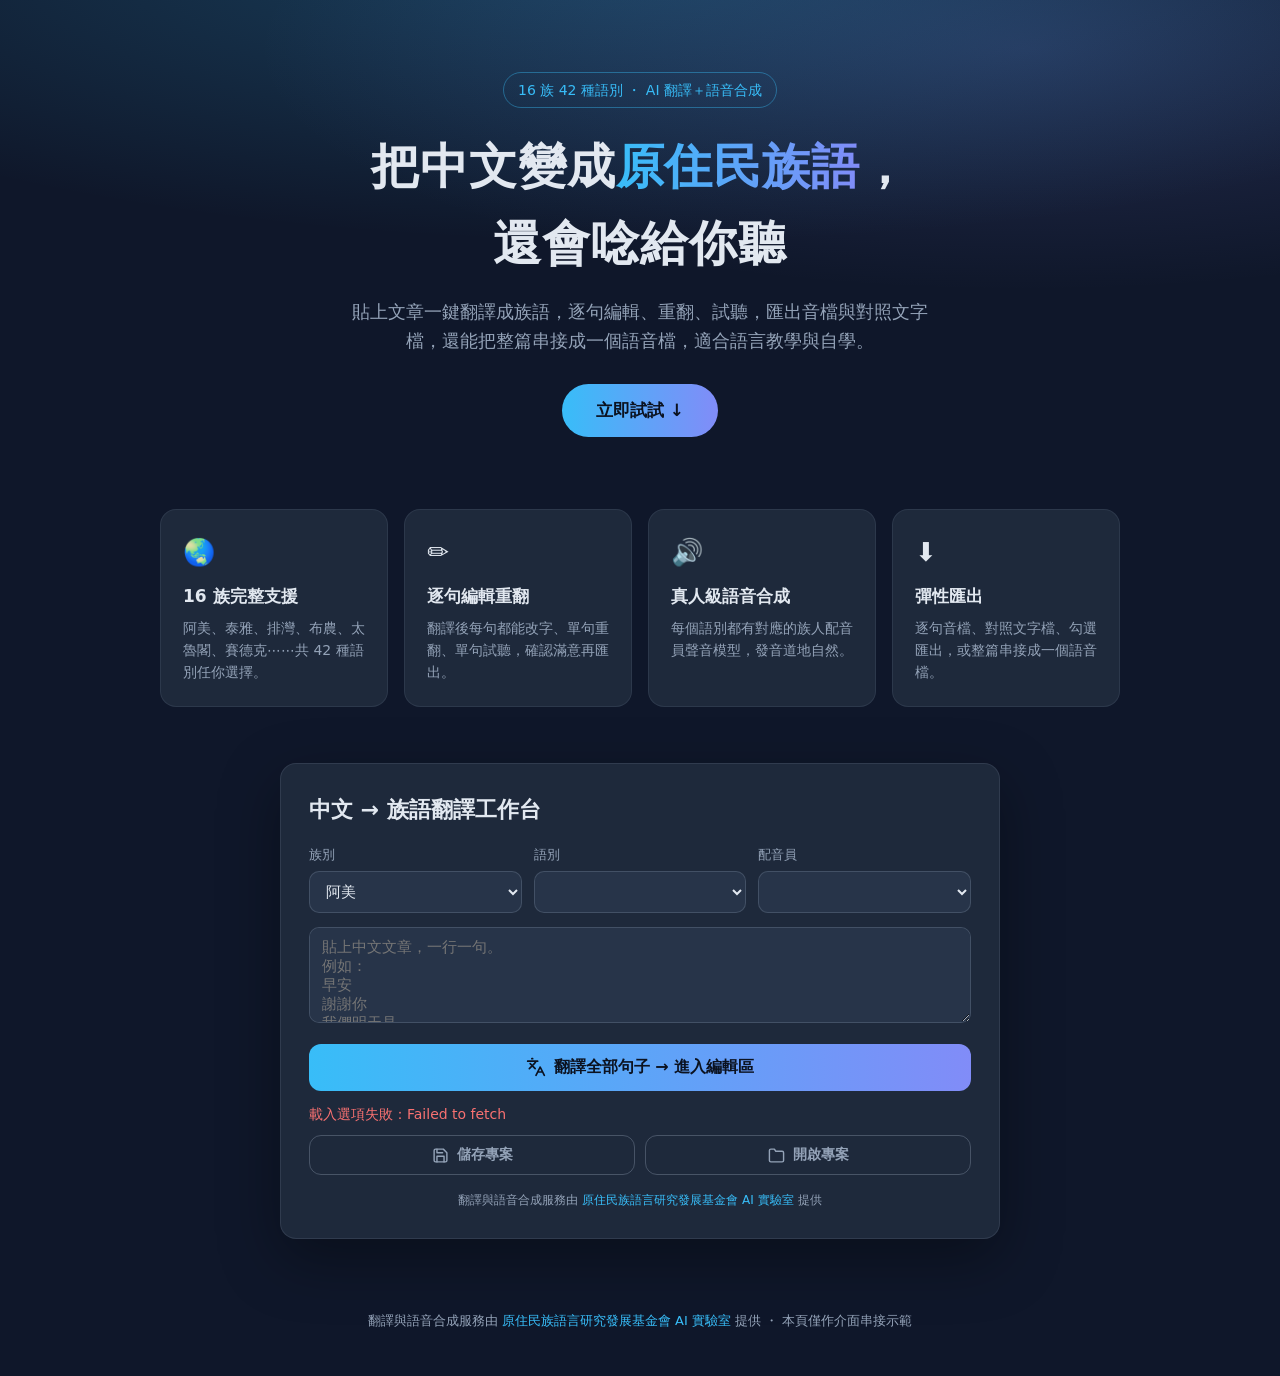
==== index.html @ 4f62d639 "Add reusable project save/open for GUI and web (shared JSON + autosave) Co-authored-by: trctfa <trct" ====
<!DOCTYPE html>
<html lang="zh-Hant">
<head>
<meta charset="UTF-8">
<meta name="viewport" content="width=device-width, initial-scale=1.0">
<title>族語隨身譯 — 中文一鍵翻譯成原住民族語，還會唸給你聽</title>
<meta name="description" content="輸入中文，一鍵翻譯成 16 族原住民族語，逐句編輯、試聽、下載音檔或串接成一個語音檔。語料服務由原住民族語言研究發展基金會 AI 實驗室提供。">
<style>
  body {
    margin: 0;
    font-family: "Noto Sans TC", system-ui, -apple-system, "PingFang TC", "Microsoft JhengHei", sans-serif;
    background: #0f172a;
    color: #e2e8f0;
    line-height: 1.6;
  }
  .hero {
    text-align: center;
    padding: 72px 20px 48px;
    background:
      radial-gradient(ellipse 80% 60% at 50% -10%, rgba(56,189,248,.25), transparent),
      radial-gradient(ellipse 60% 50% at 80% 10%, rgba(129,140,248,.18), transparent);
  }
  .hero .badge {
    display: inline-block;
    padding: 6px 14px;
    border: 1px solid rgba(56,189,248,.4);
    border-radius: 999px;
    color: #38bdf8;
    font-size: 14px;
    margin-bottom: 20px;
  }
  .hero h1 {
    font-size: clamp(28px, 5vw, 48px);
    font-weight: 900;
    letter-spacing: .02em;
    margin: 0 0 16px;
  }
  .hero h1 .grad {
    background: linear-gradient(90deg, #38bdf8, #818cf8);
    -webkit-background-clip: text;
    background-clip: text;
    color: transparent;
  }
  .hero p {
    color: #94a3b8;
    font-size: clamp(15px, 2.2vw, 18px);
    max-width: 600px;
    margin: 0 auto 28px;
  }
  .hero .cta {
    display: inline-block;
    background: linear-gradient(90deg, #38bdf8, #818cf8);
    color: #0b1220;
    font-weight: 700;
    padding: 13px 34px;
    border-radius: 999px;
    text-decoration: none;
    font-size: 17px;
    transition: transform .15s, box-shadow .15s;
  }
  .hero .cta:hover { transform: translateY(-2px); box-shadow: 0 10px 30px rgba(56,189,248,.35); }
  .features {
    display: grid;
    grid-template-columns: repeat(auto-fit, minmax(220px, 1fr));
    gap: 16px;
    max-width: 960px;
    margin: 0 auto;
    padding: 24px 20px 8px;
  }
  .feature {
    background: #1e293b;
    border: 1px solid rgba(148,163,184,.12);
    border-radius: 16px;
    padding: 22px;
  }
  .feature .icon { font-size: 26px; margin-bottom: 10px; }
  .feature h3 { font-size: 17px; margin: 0 0 6px; }
  .feature p { color: #94a3b8; font-size: 14px; margin: 0; }
  #tool { padding: 24px 16px; }
  footer {
    text-align: center;
    color: #94a3b8;
    font-size: 13px;
    padding: 24px 20px 44px;
  }
  footer a { color: #38bdf8; text-decoration: none; }
</style>
</head>
<body>

<section class="hero">
  <span class="badge">16 族 42 種語別 ・ AI 翻譯＋語音合成</span>
  <h1>把中文變成<span class="grad">原住民族語</span>，<br>還會唸給你聽</h1>
  <p>貼上文章一鍵翻譯成族語，逐句編輯、重翻、試聽，匯出音檔與對照文字檔，還能把整篇串接成一個語音檔，適合語言教學與自學。</p>
  <a class="cta" href="#tool">立即試試 ↓</a>
</section>

<section class="features">
  <div class="feature"><div class="icon">🌏</div><h3>16 族完整支援</h3><p>阿美、泰雅、排灣、布農、太魯閣、賽德克⋯⋯共 42 種語別任你選擇。</p></div>
  <div class="feature"><div class="icon">✏️</div><h3>逐句編輯重翻</h3><p>翻譯後每句都能改字、單句重翻、單句試聽，確認滿意再匯出。</p></div>
  <div class="feature"><div class="icon">🔊</div><h3>真人級語音合成</h3><p>每個語別都有對應的族人配音員聲音模型，發音道地自然。</p></div>
  <div class="feature"><div class="icon">⬇️</div><h3>彈性匯出</h3><p>逐句音檔、對照文字檔、勾選匯出，或整篇串接成一個語音檔。</p></div>
</section>

<div id="tool">
<!-- ============================================================
     族語隨身譯：嵌入版小工具（編輯版）
     用法：把這整段（從這行註解到最後的 </script>）貼進你網站
     編輯器的「自訂 HTML」區塊即可。樣式只作用在小工具內部，
     不會影響你網站原本的版面。
     服務由原住民族語言研究發展基金會 AI 實驗室提供。
     ============================================================ -->
<div id="zyfy-tool">
  <h2 class="zyfy-title">中文 → 族語翻譯工作台</h2>

  <div class="zyfy-selects">
    <div class="zyfy-field">
      <label for="zyfy-eth">族別</label>
      <select id="zyfy-eth">
        <option>阿美</option><option>泰雅</option><option>排灣</option><option>布農</option>
        <option>卑南</option><option>魯凱</option><option>鄒</option><option>賽夏</option>
        <option>雅美</option><option>邵</option><option>噶瑪蘭</option><option>太魯閣</option>
        <option>撒奇萊雅</option><option>賽德克</option><option>拉阿魯哇</option><option>卡那卡那富</option>
      </select>
    </div>
    <div class="zyfy-field">
      <label for="zyfy-lang">語別</label>
      <select id="zyfy-lang"><option>載入中…</option></select>
    </div>
    <div class="zyfy-field">
      <label for="zyfy-spk">配音員</label>
      <select id="zyfy-spk"><option>載入中…</option></select>
    </div>
  </div>

  <textarea id="zyfy-input" maxlength="4000" placeholder="貼上中文文章，一行一句。&#10;例如：&#10;早安&#10;謝謝你&#10;我們明天見"></textarea>

  <button type="button" class="zyfy-run" id="zyfy-translate">
    <svg viewBox="0 0 24 24" fill="none" stroke="currentColor" stroke-width="2" stroke-linecap="round" stroke-linejoin="round"><path d="M5 8l6 6M4 14l6-6 2-3M2 5h12M7 2h1M22 22l-5-10-5 10M14 18h6"/></svg>
    <span>翻譯全部句子 → 進入編輯區</span>
  </button>

  <div class="zyfy-status" id="zyfy-status"></div>

  <div class="zyfy-project-bar">
    <button type="button" class="zyfy-ghost" id="zyfy-save-proj" title="把目前的句子與翻譯存成專案檔，下次可再編輯">
      <svg viewBox="0 0 24 24" fill="none" stroke="currentColor" stroke-width="2" stroke-linecap="round" stroke-linejoin="round"><path d="M19 21H5a2 2 0 0 1-2-2V5a2 2 0 0 1 2-2h11l5 5v11a2 2 0 0 1-2 2z"/><path d="M17 21v-8H7v8M7 3v5h8"/></svg>
      <span>儲存專案</span>
    </button>
    <button type="button" class="zyfy-ghost" id="zyfy-open-proj" title="開啟之前存的專案檔繼續編輯">
      <svg viewBox="0 0 24 24" fill="none" stroke="currentColor" stroke-width="2" stroke-linecap="round" stroke-linejoin="round"><path d="M22 19a2 2 0 0 1-2 2H4a2 2 0 0 1-2-2V5a2 2 0 0 1 2-2h5l2 3h9a2 2 0 0 1 2 2z"/></svg>
      <span>開啟專案</span>
    </button>
  </div>
  <input type="file" id="zyfy-proj-file" accept=".json,application/json" style="display:none">

  <div class="zyfy-editor" id="zyfy-editor">
    <div class="zyfy-editor-hint">上排中文、下排翻譯都可以直接修改。圖示：↻ 重翻這句、▶ 唸這句、⭳ 下載這句音檔、勾選＝納入「匯出勾選」。</div>
    <div id="zyfy-rows"></div>

    <label class="zyfy-textonly">
      <input type="checkbox" id="zyfy-text-only"> 匯出時只存對照文字檔，不合成語音
    </label>

    <div class="zyfy-export-bar">
      <button type="button" class="zyfy-run zyfy-alt" id="zyfy-export-all" title="每句一個音檔＋對照文字檔">
        <svg viewBox="0 0 24 24" fill="none" stroke="currentColor" stroke-width="2" stroke-linecap="round" stroke-linejoin="round"><path d="M12 3v12m0 0l-5-5m5 5l5-5M4 21h16"/></svg>
        <span>匯出全部</span>
      </button>
      <button type="button" class="zyfy-run zyfy-alt" id="zyfy-export-sel" title="只匯出打勾的句子">
        <svg viewBox="0 0 24 24" fill="none" stroke="currentColor" stroke-width="2" stroke-linecap="round" stroke-linejoin="round"><path d="M20 6L9 17l-5-5"/><path d="M12 21H4V3h12v6"/></svg>
        <span>匯出勾選</span>
      </button>
      <button type="button" class="zyfy-run zyfy-alt2" id="zyfy-export-merge" title="把全部句子的語音接成一個檔">
        <svg viewBox="0 0 24 24" fill="none" stroke="currentColor" stroke-width="2" stroke-linecap="round" stroke-linejoin="round"><path d="M4 10v4M8 7v10M12 4v16M16 7v10M20 10v4"/></svg>
        <span>串接成一個語音檔</span>
      </button>
    </div>
  </div>

  <div class="zyfy-credit">
    翻譯與語音合成服務由
    <a href="https://ai-labs.ilrdf.org.tw/" target="_blank" rel="noopener">原住民族語言研究發展基金會 AI 實驗室</a> 提供
  </div>
</div>

<style>
/* 所有規則都以 #zyfy-tool 開頭，只作用在小工具內部 */
#zyfy-tool {
  --zyfy-card: #1e293b;
  --zyfy-card-2: #273449;
  --zyfy-text: #e2e8f0;
  --zyfy-muted: #94a3b8;
  --zyfy-accent: #38bdf8;
  --zyfy-accent-2: #818cf8;
  --zyfy-ok: #34d399;
  --zyfy-err: #f87171;
  box-sizing: border-box;
  max-width: 720px;
  margin: 24px auto;
  background: var(--zyfy-card);
  color: var(--zyfy-text);
  border: 1px solid rgba(148,163,184,.15);
  border-radius: 16px;
  padding: 28px;
  box-shadow: 0 20px 60px rgba(0,0,0,.35);
  font-family: "Noto Sans TC", system-ui, -apple-system, "PingFang TC", "Microsoft JhengHei", sans-serif;
  font-size: 15px;
  line-height: 1.6;
  text-align: left;
}
#zyfy-tool * { box-sizing: border-box; margin: 0; padding: 0; }
#zyfy-tool .zyfy-title { font-size: 22px; font-weight: 700; margin-bottom: 18px; color: var(--zyfy-text); }
#zyfy-tool .zyfy-selects { display: grid; grid-template-columns: repeat(auto-fit, minmax(160px, 1fr)); gap: 12px; margin-bottom: 14px; }
#zyfy-tool .zyfy-field label { display: block; font-size: 13px; color: var(--zyfy-muted); margin-bottom: 5px; }
#zyfy-tool select, #zyfy-tool textarea, #zyfy-tool input[type="text"] {
  width: 100%;
  background: var(--zyfy-card-2);
  color: var(--zyfy-text);
  border: 1px solid rgba(148,163,184,.25);
  border-radius: 10px;
  padding: 10px 12px;
  font-size: 15px;
  font-family: inherit;
}
#zyfy-tool select:focus, #zyfy-tool textarea:focus, #zyfy-tool input[type="text"]:focus { outline: 2px solid var(--zyfy-accent); border-color: transparent; }
#zyfy-tool textarea { resize: vertical; min-height: 96px; margin-bottom: 14px; }

#zyfy-tool .zyfy-run {
  display: inline-flex;
  align-items: center;
  justify-content: center;
  gap: 8px;
  width: 100%;
  border: 0;
  border-radius: 12px;
  padding: 13px;
  font-size: 16px;
  font-weight: 700;
  font-family: inherit;
  color: #0b1220;
  background: linear-gradient(90deg, var(--zyfy-accent), var(--zyfy-accent-2));
  cursor: pointer;
}
#zyfy-tool .zyfy-run svg { width: 20px; height: 20px; flex: none; }
#zyfy-tool .zyfy-run.zyfy-alt { background: linear-gradient(90deg, #34d399, #38bdf8); }
#zyfy-tool .zyfy-run.zyfy-alt2 { background: linear-gradient(90deg, #f0abfc, #818cf8); }
#zyfy-tool .zyfy-run:hover:not(:disabled) { filter: brightness(1.1); }
#zyfy-tool .zyfy-run:disabled { opacity: .55; cursor: wait; }

#zyfy-tool .zyfy-status { margin-top: 12px; font-size: 14px; color: var(--zyfy-accent); min-height: 21px; }
#zyfy-tool .zyfy-status.zyfy-err { color: var(--zyfy-err); }

#zyfy-tool .zyfy-editor { display: none; margin-top: 14px; }
#zyfy-tool .zyfy-editor.zyfy-show { display: block; }
#zyfy-tool .zyfy-editor-hint { font-size: 13px; color: var(--zyfy-muted); margin-bottom: 10px; }
#zyfy-tool #zyfy-rows { max-height: 420px; overflow-y: auto; margin-bottom: 12px; }

#zyfy-tool .zyfy-row {
  display: flex;
  gap: 10px;
  padding: 10px 0;
  border-bottom: 1px solid rgba(148,163,184,.15);
}
#zyfy-tool .zyfy-row:last-child { border-bottom: 0; }
#zyfy-tool .zyfy-row-side {
  display: grid;
  grid-template-columns: repeat(2, 32px);
  grid-auto-rows: 32px;
  gap: 6px;
  align-content: start;
  flex: none;
}
#zyfy-tool .zyfy-row-side input[type="checkbox"] {
  width: 18px; height: 18px; margin: 7px; accent-color: var(--zyfy-ok); cursor: pointer;
}
#zyfy-tool .zyfy-icon {
  display: inline-flex; align-items: center; justify-content: center;
  width: 32px; height: 32px;
  border: 1px solid rgba(148,163,184,.3);
  border-radius: 8px;
  background: var(--zyfy-card-2);
  color: var(--zyfy-text);
  cursor: pointer;
}
#zyfy-tool .zyfy-icon svg { width: 16px; height: 16px; }
#zyfy-tool .zyfy-icon:hover:not(:disabled) { border-color: var(--zyfy-accent); color: var(--zyfy-accent); }
#zyfy-tool .zyfy-icon:disabled { opacity: .4; cursor: wait; }
#zyfy-tool .zyfy-icon.zyfy-busy svg { animation: zyfy-spin 1s linear infinite; }
@keyframes zyfy-spin { to { transform: rotate(360deg); } }
#zyfy-tool .zyfy-row-main { flex: 1; display: flex; flex-direction: column; gap: 6px; min-width: 0; }
#zyfy-tool .zyfy-row-main .zyfy-tr { color: var(--zyfy-ok); font-weight: 700; }

#zyfy-tool .zyfy-project-bar { display: grid; grid-template-columns: 1fr 1fr; gap: 10px; margin-top: 10px; }
#zyfy-tool .zyfy-ghost {
  display: inline-flex; align-items: center; justify-content: center; gap: 8px;
  border: 1px solid rgba(148,163,184,.35);
  border-radius: 12px;
  padding: 10px;
  background: transparent;
  color: var(--zyfy-muted);
  font-size: 14px;
  font-weight: 700;
  font-family: inherit;
  cursor: pointer;
}
#zyfy-tool .zyfy-ghost svg { width: 17px; height: 17px; }
#zyfy-tool .zyfy-ghost:hover:not(:disabled) { border-color: var(--zyfy-accent); color: var(--zyfy-accent); }
#zyfy-tool .zyfy-ghost:disabled { opacity: .5; cursor: wait; }
#zyfy-tool .zyfy-textonly { display: flex; align-items: center; gap: 8px; font-size: 14px; color: var(--zyfy-muted); margin-bottom: 10px; cursor: pointer; }
#zyfy-tool .zyfy-textonly input { width: 16px; height: 16px; accent-color: var(--zyfy-ok); }
#zyfy-tool .zyfy-export-bar { display: grid; grid-template-columns: repeat(auto-fit, minmax(180px, 1fr)); gap: 10px; }
#zyfy-tool .zyfy-credit { margin-top: 16px; font-size: 12px; color: var(--zyfy-muted); text-align: center; }
#zyfy-tool .zyfy-credit a { color: var(--zyfy-accent); text-decoration: none; }
</style>

<script>
(function () {
  'use strict';

  // 等元件出現才初始化：有些網站編輯器會把 script 移到頁首或延後渲染內容
  let zyfyTries = 0;
  function zyfyBoot() {
    if (document.getElementById('zyfy-eth')) {
      try { zyfyInit(); } catch (e) {
        console.error('【族語隨身譯】初始化失敗:', e);
        const st = document.getElementById('zyfy-status');
        if (st) { st.textContent = '初始化失敗：' + e.message; st.className = 'zyfy-status zyfy-err'; }
      }
      return;
    }
    if (++zyfyTries < 40) setTimeout(zyfyBoot, 500);   // 最多等 20 秒
    else console.error('【族語隨身譯】找不到小工具的 HTML 元件，可能被編輯器移除或改寫。');
  }
  if (document.readyState === 'loading') {
    document.addEventListener('DOMContentLoaded', zyfyBoot);
  } else {
    zyfyBoot();
  }

  function zyfyInit() {

  const TRANSLATE_APP = 'https://ai-labs.ilrdf.org.tw/kari-seejiq-tnpusu-ai-hmjil';
  const TTS_APP       = 'https://ai-labs.ilrdf.org.tw/hnang-kari-ai-asi-sluhay';
  const DEFAULT_LANG_LABEL = '阿美_南勢';
  const DEFAULT_SPEAKER = '阿美_南勢_女聲';

  const ICON_RETRY = '<svg viewBox="0 0 24 24" fill="none" stroke="currentColor" stroke-width="2" stroke-linecap="round" stroke-linejoin="round"><path d="M21 12a9 9 0 1 1-2.6-6.4M21 3v6h-6"/></svg>';
  const ICON_PLAY = '<svg viewBox="0 0 24 24" fill="currentColor"><path d="M8 5v14l11-7z"/></svg>';
  const ICON_DL = '<svg viewBox="0 0 24 24" fill="none" stroke="currentColor" stroke-width="2" stroke-linecap="round" stroke-linejoin="round"><path d="M12 3v12m0 0l-5-5m5 5l5-5M4 21h16"/></svg>';

  const $ = (id) => document.getElementById('zyfy-' + id);
  const toolEl = document.getElementById('zyfy-tool');
  const ethSel = $('eth'), langSel = $('lang'), spkSel = $('spk');
  const inputBox = $('input'), statusEl = $('status');
  const translateBtn = $('translate'), editorEl = $('editor'), rowsEl = $('rows');
  const textOnlyCb = $('text-only');
  const exportAllBtn = $('export-all'), exportSelBtn = $('export-sel'), exportMergeBtn = $('export-merge');
  const saveProjBtn = $('save-proj'), openProjBtn = $('open-proj'), projFileInput = $('proj-file');

  const audioCache = new Map();   // 「配音員\u0000文字」-> wav Blob（唸過就不重新合成）
  const AUTO_KEY = 'zyfy_autosave_v1';
  let sharedPlayer = null;
  let pendingProject = null;   // 開啟專案時暫存，等選項載入完再套用
  let suppressAutosave = false;

  function status(text, isErr) {
    statusEl.textContent = text;
    statusEl.className = 'zyfy-status' + (isErr ? ' zyfy-err' : '');
  }

  function setBusy(busy) {
    toolEl.dataset.busy = busy ? '1' : '0';
    for (const b of [translateBtn, exportAllBtn, exportSelBtn, exportMergeBtn, saveProjBtn, openProjBtn]) {
      if (b) b.disabled = busy;
    }
    for (const b of rowsEl.querySelectorAll('button')) b.disabled = busy;
  }
  const isBusy = () => toolEl.dataset.busy === '1';

  // ---------- Gradio API ----------
  const configCache = {};
  async function getFnIndex(appBase, apiName) {
    if (!configCache[appBase]) {
      configCache[appBase] = await (await fetch(appBase + '/config')).json();
    }
    const dep = configCache[appBase].dependencies.find(d => d.api_name === apiName);
    if (!dep) throw new Error('找不到 API：' + apiName);
    return dep.id;
  }

  const newSession = () => Math.random().toString(36).slice(2) + Date.now().toString(36);

  async function gradioCall(appBase, apiName, data, sessionHash) {
    const fnIndex = await getFnIndex(appBase, apiName);

    // 順序很重要：先送 queue/join（伺服器會暫存結果），再開 SSE 監聽。
    const res = await fetch(appBase + '/gradio_api/queue/join', {
      method: 'POST',
      headers: { 'Content-Type': 'application/json' },
      body: JSON.stringify({ data, fn_index: fnIndex, session_hash: sessionHash })
    });
    if (!res.ok) throw new Error('排隊失敗 HTTP ' + res.status);

    return new Promise((resolve, reject) => {
      const es = new EventSource(appBase + '/gradio_api/queue/data?session_hash=' + sessionHash);
      const timer = setTimeout(() => fail(new Error(apiName + ' 等待逾時')), 180000);
      function fail(err) { clearTimeout(timer); es.close(); reject(err); }

      es.onmessage = (ev) => {
        let msg;
        try { msg = JSON.parse(ev.data); } catch { return; }
        if (msg.msg === 'process_completed') {
          clearTimeout(timer);
          es.close();
          if (msg.success === false) reject(new Error(apiName + ' 後端處理失敗'));
          else resolve(msg.output.data);
        }
      };
      es.onerror = () => fail(new Error(apiName + ' 連線中斷'));
    });
  }

  // 翻譯前必須用同一 session 先呼叫 lambda_1 解鎖該族別的語別選項
  async function translateOne(langCode, text, session) {
    let sess = session;
    if (!sess) {
      sess = newSession();
      await gradioCall(TRANSLATE_APP, 'lambda_1', [ethSel.value], sess);
    }
    const out = await gradioCall(TRANSLATE_APP, 'translate_1', [text, 'zho_Hant', langCode], sess);
    return (out[0] || '').trim();
  }

  // 取得語音（含快取）
  async function getAudio(speaker, text, session) {
    const key = speaker + '\u0000' + text;
    if (audioCache.has(key)) return audioCache.get(key);
    if (text.length > 300) throw new Error('文字超過 300 字元上限');
    let sess = session;
    if (!sess) {
      sess = newSession();
      await gradioCall(TTS_APP, 'lambda', [ethSel.value], sess);
    }
    const out = await gradioCall(TTS_APP, 'default_speaker_tts', [speaker, text], sess);
    const file = out[0];
    if (!file || !file.url) throw new Error('合成結果沒有音檔');
    const blob = await (await fetch(file.url)).blob();
    audioCache.set(key, blob);
    return blob;
  }

  function sanitizeFilename(name) {
    name = (name || '').replace(/[\\\/:\*\?"<>\|\r\n]+/g, ' ').replace(/\s+/g, ' ').trim();
    if (name.length > 60) name = name.slice(0, 60).trim();
    return name || 'tts_audio';
  }

  function downloadBlob(blob, filename) {
    const url = URL.createObjectURL(blob);
    const a = document.createElement('a');
    a.href = url;
    a.download = filename;
    document.body.appendChild(a);
    a.click();
    a.remove();
    setTimeout(() => URL.revokeObjectURL(url), 3000);
  }

  function timeStamp() {
    const d = new Date();
    return d.getFullYear() + String(d.getMonth() + 1).padStart(2, '0') + String(d.getDate()).padStart(2, '0') +
           '_' + String(d.getHours()).padStart(2, '0') + String(d.getMinutes()).padStart(2, '0');
  }

  // ---------- WAV 串接（純前端，不需任何套件） ----------
  function wavChunks(buf) {
    const dv = new DataView(buf);
    let off = 12, fmt = null, data = null;
    while (off + 8 <= dv.byteLength) {
      const id = String.fromCharCode(dv.getUint8(off), dv.getUint8(off + 1), dv.getUint8(off + 2), dv.getUint8(off + 3));
      const size = dv.getUint32(off + 4, true);
      if (id === 'fmt ') fmt = { channels: dv.getUint16(off + 10, true), rate: dv.getUint32(off + 12, true), bits: dv.getUint16(off + 22, true) };
      if (id === 'data') { data = { offset: off + 8, size }; break; }
      off += 8 + size + (size % 2);
    }
    if (!fmt || !data) throw new Error('WAV 格式解析失敗');
    return { fmt, data };
  }

  async function mergeWavBlobs(blobs, gapSeconds) {
    const bufs = [];
    for (const b of blobs) bufs.push(await b.arrayBuffer());
    const { fmt } = wavChunks(bufs[0]);
    const bytesPerFrame = fmt.channels * fmt.bits / 8;
    const gapBytes = Math.floor(fmt.rate * gapSeconds) * bytesPerFrame;

    const parts = [];
    let total = 0;
    bufs.forEach((buf, i) => {
      const { data } = wavChunks(buf);
      if (i > 0 && gapBytes) { parts.push(new Uint8Array(gapBytes)); total += gapBytes; }
      parts.push(new Uint8Array(buf, data.offset, data.size));
      total += data.size;
    });

    const header = new ArrayBuffer(44);
    const dv = new DataView(header);
    const wstr = (o, s) => { for (let i = 0; i < s.length; i++) dv.setUint8(o + i, s.charCodeAt(i)); };
    wstr(0, 'RIFF'); dv.setUint32(4, 36 + total, true); wstr(8, 'WAVE');
    wstr(12, 'fmt '); dv.setUint32(16, 16, true); dv.setUint16(20, 1, true);
    dv.setUint16(22, fmt.channels, true); dv.setUint32(24, fmt.rate, true);
    dv.setUint32(28, fmt.rate * bytesPerFrame, true); dv.setUint16(32, bytesPerFrame, true); dv.setUint16(34, fmt.bits, true);
    wstr(36, 'data'); dv.setUint32(40, total, true);
    return new Blob([header, ...parts], { type: 'audio/wav' });
  }

  // ---------- 選項載入 ----------
  async function loadOptions() {
    status('載入語別與配音員…');
    langSel.innerHTML = spkSel.innerHTML = '';
    try {
      const [langData, spkData] = await Promise.all([
        gradioCall(TRANSLATE_APP, 'lambda_1', [ethSel.value], newSession()),
        gradioCall(TTS_APP, 'lambda', [ethSel.value], newSession())
      ]);
      for (const [label, code] of langData[0].choices) langSel.add(new Option(label, code));
      for (const [label] of spkData[0].choices) spkSel.add(new Option(label, label));
      // 預設選擇：阿美_南勢／阿美_南勢_女聲（清單裡沒有就維持第一個）
      const defLang = langData[0].choices.find(c => c[0] === DEFAULT_LANG_LABEL);
      if (defLang) langSel.value = defLang[1];
      if ([...spkSel.options].some(o => o.value === DEFAULT_SPEAKER)) spkSel.value = DEFAULT_SPEAKER;

      // 開啟專案／自動復原：選項載入完再套用內容
      if (pendingProject) {
        const p = pendingProject;
        pendingProject = null;
        applyProjectData(p, langData[0].choices, spkData[0].choices);
      } else {
        status('');
      }
    } catch (err) {
      status('載入選項失敗：' + err.message, true);
    }
  }
  ethSel.addEventListener('change', () => {
    scheduleAutosave();
    loadOptions();
  });

  // ---------- 編輯區 ----------
  function addRow(zh, tr) {
    const row = document.createElement('div');
    row.className = 'zyfy-row';
    row.innerHTML =
      '<div class="zyfy-row-side">' +
        '<input type="checkbox" class="zyfy-check" title="勾選後可用「匯出勾選」單獨匯出">' +
        '<button type="button" class="zyfy-icon zyfy-re" title="重新翻譯這一句">' + ICON_RETRY + '</button>' +
        '<button type="button" class="zyfy-icon zyfy-play" title="唸這一句">' + ICON_PLAY + '</button>' +
        '<button type="button" class="zyfy-icon zyfy-dl1" title="下載這一句的音檔">' + ICON_DL + '</button>' +
      '</div>' +
      '<div class="zyfy-row-main">' +
        '<input type="text" class="zyfy-zh" placeholder="中文">' +
        '<input type="text" class="zyfy-tr" placeholder="族語翻譯">' +
      '</div>';
    row.querySelector('.zyfy-zh').value = zh;
    row.querySelector('.zyfy-tr').value = tr;
    row.querySelector('.zyfy-zh').addEventListener('input', scheduleAutosave);
    row.querySelector('.zyfy-tr').addEventListener('input', scheduleAutosave);
    row.querySelector('.zyfy-check').addEventListener('change', scheduleAutosave);

    // ↻ 重新翻譯這一句
    row.querySelector('.zyfy-re').addEventListener('click', async (ev) => {
      if (isBusy()) return;
      const btn = ev.currentTarget;
      const zhNow = row.querySelector('.zyfy-zh').value.trim();
      if (!zhNow) { status('這一行的中文是空的', true); return; }
      btn.disabled = true; btn.classList.add('zyfy-busy');
      try {
        status('重新翻譯：' + zhNow);
        const native = await translateOne(langSel.value, zhNow);
        row.querySelector('.zyfy-tr').value = native;
        status('重新翻譯完成：' + native);
        scheduleAutosave();
      } catch (err) {
        status('重翻失敗：' + err.message, true);
      } finally {
        btn.disabled = false; btn.classList.remove('zyfy-busy');
      }
    });

    // ▶ 唸這一句
    row.querySelector('.zyfy-play').addEventListener('click', async (ev) => {
      if (isBusy()) return;
      const btn = ev.currentTarget;
      const tr2 = row.querySelector('.zyfy-tr').value.trim();
      if (!tr2) { status('這一行還沒有翻譯文字', true); return; }
      btn.disabled = true; btn.classList.add('zyfy-busy');
      try {
        const cached = audioCache.has(spkSel.value + '\u0000' + tr2);
        if (!cached) status('合成語音中（約 5～20 秒）：' + tr2);
        const blob = await getAudio(spkSel.value, tr2);
        if (sharedPlayer) { sharedPlayer.pause(); }
        sharedPlayer = new Audio(URL.createObjectURL(blob));
        await sharedPlayer.play();
        status('▶ 播放：' + tr2);
      } catch (err) {
        status('試聽失敗：' + err.message, true);
      } finally {
        btn.disabled = false; btn.classList.remove('zyfy-busy');
      }
    });

    // ⭳ 下載這一句
    row.querySelector('.zyfy-dl1').addEventListener('click', async (ev) => {
      if (isBusy()) return;
      const btn = ev.currentTarget;
      const tr2 = row.querySelector('.zyfy-tr').value.trim();
      if (!tr2) { status('這一行還沒有翻譯文字', true); return; }
      btn.disabled = true; btn.classList.add('zyfy-busy');
      try {
        const cached = audioCache.has(spkSel.value + '\u0000' + tr2);
        if (!cached) status('合成語音中（約 5～20 秒）：' + tr2);
        const blob = await getAudio(spkSel.value, tr2);
        downloadBlob(blob, sanitizeFilename(tr2) + '.wav');
        status('已下載：' + sanitizeFilename(tr2) + '.wav');
      } catch (err) {
        status('下載失敗：' + err.message, true);
      } finally {
        btn.disabled = false; btn.classList.remove('zyfy-busy');
      }
    });

    rowsEl.appendChild(row);
  }

  function collectRows(selectedOnly) {
    const items = [];
    for (const row of rowsEl.querySelectorAll('.zyfy-row')) {
      if (selectedOnly && !row.querySelector('.zyfy-check').checked) continue;
      const zh = row.querySelector('.zyfy-zh').value.trim();
      const tr = row.querySelector('.zyfy-tr').value.trim();
      if (zh && tr) items.push({ zh, tr });
    }
    return items;
  }

  // ---------- 翻譯全部 ----------
  translateBtn.addEventListener('click', async () => {
    const lines = inputBox.value.split('\n').map(s => s.trim()).filter(s => s);
    if (!lines.length) { status('請先貼上中文（一行一句）', true); return; }
    if (!langSel.value) { status('語別尚未載入完成', true); return; }

    setBusy(true);
    rowsEl.innerHTML = '';
    editorEl.classList.remove('zyfy-show');
    try {
      // 整批共用同一個 session：解鎖一次族別即可
      const sess = newSession();
      await gradioCall(TRANSLATE_APP, 'lambda_1', [ethSel.value], sess);

      for (let i = 0; i < lines.length; i++) {
        status('翻譯中（' + (i + 1) + '/' + lines.length + '）：' + lines[i]);
        let native = '';
        try {
          native = await translateOne(langSel.value, lines[i], sess);
        } catch (err) {
          console.error(err);
        }
        addRow(lines[i], native);
        editorEl.classList.add('zyfy-show');
      }
      status('翻譯完成，共 ' + lines.length + ' 句。可在編輯區修改文字、逐句重翻或試聽，再匯出。');
      scheduleAutosave();
    } catch (err) {
      console.error(err);
      status('失敗：' + err.message, true);
    } finally {
      setBusy(false);
    }
  });

  // ---------- 專案：儲存／開啟／自動復原（與 GUI 通用 JSON） ----------
  function snapshotProject() {
    const rows = [];
    for (const row of rowsEl.querySelectorAll('.zyfy-row')) {
      rows.push({
        zh: row.querySelector('.zyfy-zh').value,
        tr: row.querySelector('.zyfy-tr').value,
        checked: !!row.querySelector('.zyfy-check').checked
      });
    }
    return {
      app: 'zyfy-project',
      version: 1,
      ethnicity: ethSel.value,
      lang_label: langSel.selectedOptions[0] ? langSel.selectedOptions[0].text : '',
      speaker: spkSel.value,
      input: inputBox.value,
      text_only: !!textOnlyCb.checked,
      rows: rows
    };
  }

  function applyProjectData(p, langChoices, spkChoices) {
    suppressAutosave = true;
    try {
      if (p.lang_label) {
        const hit = (langChoices || []).find(c => c[0] === p.lang_label);
        if (hit) langSel.value = hit[1];
      }
      if (p.speaker && [...spkSel.options].some(o => o.value === p.speaker)) {
        spkSel.value = p.speaker;
      }
      if (typeof p.input === 'string') inputBox.value = p.input;
      if (typeof p.text_only === 'boolean') textOnlyCb.checked = p.text_only;

      rowsEl.innerHTML = '';
      for (const r of (p.rows || [])) {
        addRow(r.zh || '', r.tr || '');
        const last = rowsEl.lastElementChild;
        if (last && r.checked) last.querySelector('.zyfy-check').checked = true;
      }
      if ((p.rows || []).length) editorEl.classList.add('zyfy-show');
      else editorEl.classList.remove('zyfy-show');
      status('✓ 專案已載入，共 ' + (p.rows || []).length + ' 句，可以繼續編輯');
    } finally {
      suppressAutosave = false;
      scheduleAutosave();
    }
  }

  function openProjectObject(data) {
    if (!data || data.app !== 'zyfy-project' || !Array.isArray(data.rows)) {
      throw new Error('不是族語專案檔');
    }
    pendingProject = data;
    if (data.ethnicity && [...ethSel.options].some(o => o.value === data.ethnicity)) {
      ethSel.value = data.ethnicity;
    }
    status('開啟專案中（載入選項…）');
    loadOptions();
  }

  let autosaveTimer = null;
  function scheduleAutosave() {
    if (suppressAutosave) return;
    clearTimeout(autosaveTimer);
    autosaveTimer = setTimeout(() => {
      try {
        const snap = snapshotProject();
        if (!snap.rows.length && !(snap.input || '').trim()) {
          localStorage.removeItem(AUTO_KEY);
          return;
        }
        localStorage.setItem(AUTO_KEY, JSON.stringify(snap));
      } catch (e) {
        console.warn('自動儲存失敗', e);
      }
    }, 400);
  }

  saveProjBtn.addEventListener('click', () => {
    const snap = snapshotProject();
    if (!snap.rows.length) {
      status('編輯區還沒有內容，沒有東西可以存', true);
      return;
    }
    const blob = new Blob([JSON.stringify(snap, null, 1)], { type: 'application/json;charset=utf-8' });
    downloadBlob(blob, '族語專案_' + ethSel.value + '_' + timeStamp() + '.json');
    status('✓ 專案已下載，下次可用「開啟專案」繼續編輯');
    scheduleAutosave();
  });

  openProjBtn.addEventListener('click', () => projFileInput.click());
  projFileInput.addEventListener('change', async () => {
    const file = projFileInput.files && projFileInput.files[0];
    projFileInput.value = '';
    if (!file) return;
    try {
      const data = JSON.parse(await file.text());
      openProjectObject(data);
    } catch (err) {
      status('無法讀取專案檔：' + err.message, true);
    }
  });

  inputBox.addEventListener('input', scheduleAutosave);
  textOnlyCb.addEventListener('change', scheduleAutosave);
  langSel.addEventListener('change', scheduleAutosave);
  spkSel.addEventListener('change', scheduleAutosave);

  // 啟動：若有自動儲存內容就復原，否則載入預設選項
  try {
    const raw = localStorage.getItem(AUTO_KEY);
    if (raw) {
      const data = JSON.parse(raw);
      if (data && data.app === 'zyfy-project' && Array.isArray(data.rows) && data.rows.length) {
        openProjectObject(data);
      } else {
        loadOptions();
      }
    } else {
      loadOptions();
    }
  } catch (e) {
    loadOptions();
  }

  // ---------- 匯出（全部／勾選） ----------
  async function doExport(selectedOnly) {
    const items = collectRows(selectedOnly);
    if (!items.length) {
      status(selectedOnly ? '沒有勾選任何句子' : '編輯區沒有可匯出的句子', true);
      return;
    }
    const textOnly = textOnlyCb.checked;
    setBusy(true);
    try {
      if (!textOnly) {
        const sess = newSession();
        await gradioCall(TTS_APP, 'lambda', [ethSel.value], sess);   // 解鎖配音員，一次即可
        for (let i = 0; i < items.length; i++) {
          status('合成中（' + (i + 1) + '/' + items.length + '）：' + items[i].tr);
          const blob = await getAudio(spkSel.value, items[i].tr, sess);
          downloadBlob(blob, sanitizeFilename(items[i].tr) + '.wav');
          await new Promise(r => setTimeout(r, 400));  // 讓瀏覽器接受連續下載
        }
      }
      // 一行中文、一行翻譯，依編輯區順序（含 BOM 讓 Windows 記事本正確開啟）
      const txt = items.map(it => it.zh + '\n' + it.tr).join('\n') + '\n';
      const name = '翻譯對照' + (selectedOnly ? '_勾選' : '') + '_' + ethSel.value + '_' + timeStamp() + '.txt';
      downloadBlob(new Blob(['\ufeff' + txt], { type: 'text/plain;charset=utf-8' }), name);
      status('匯出完成！共 ' + items.length + ' 句' + (textOnly ? '（僅文字檔）' : '（音檔＋文字檔）') + '。');
    } catch (err) {
      console.error(err);
      status('匯出失敗：' + err.message, true);
    } finally {
      setBusy(false);
    }
  }
  exportAllBtn.addEventListener('click', () => doExport(false));
  exportSelBtn.addEventListener('click', () => doExport(true));

  // ---------- 串接成一個語音檔 ----------
  exportMergeBtn.addEventListener('click', async () => {
    const items = collectRows(false);
    if (!items.length) { status('編輯區沒有可合成的句子', true); return; }
    setBusy(true);
    try {
      const sess = newSession();
      await gradioCall(TTS_APP, 'lambda', [ethSel.value], sess);
      const blobs = [];
      for (let i = 0; i < items.length; i++) {
        status('合成中（' + (i + 1) + '/' + items.length + '）：' + items[i].tr);
        blobs.push(await getAudio(spkSel.value, items[i].tr, sess));
      }
      status('串接中…');
      const merged = await mergeWavBlobs(blobs, 0.4);
      const name = '串接語音_' + sanitizeFilename(items[0].tr).slice(0, 20) + '_共' + items.length + '句.wav';
      downloadBlob(merged, name);
      status('串接完成！已下載 ' + name);
    } catch (err) {
      console.error(err);
      status('串接失敗：' + err.message, true);
    } finally {
      setBusy(false);
    }
  });

  }  // zyfyInit 結束
})();
</script>

</div>

<footer>
  翻譯與語音合成服務由
  <a href="https://ai-labs.ilrdf.org.tw/" target="_blank" rel="noopener">原住民族語言研究發展基金會 AI 實驗室</a>
  提供 ・ 本頁僅作介面串接示範
</footer>

</body>
</html>
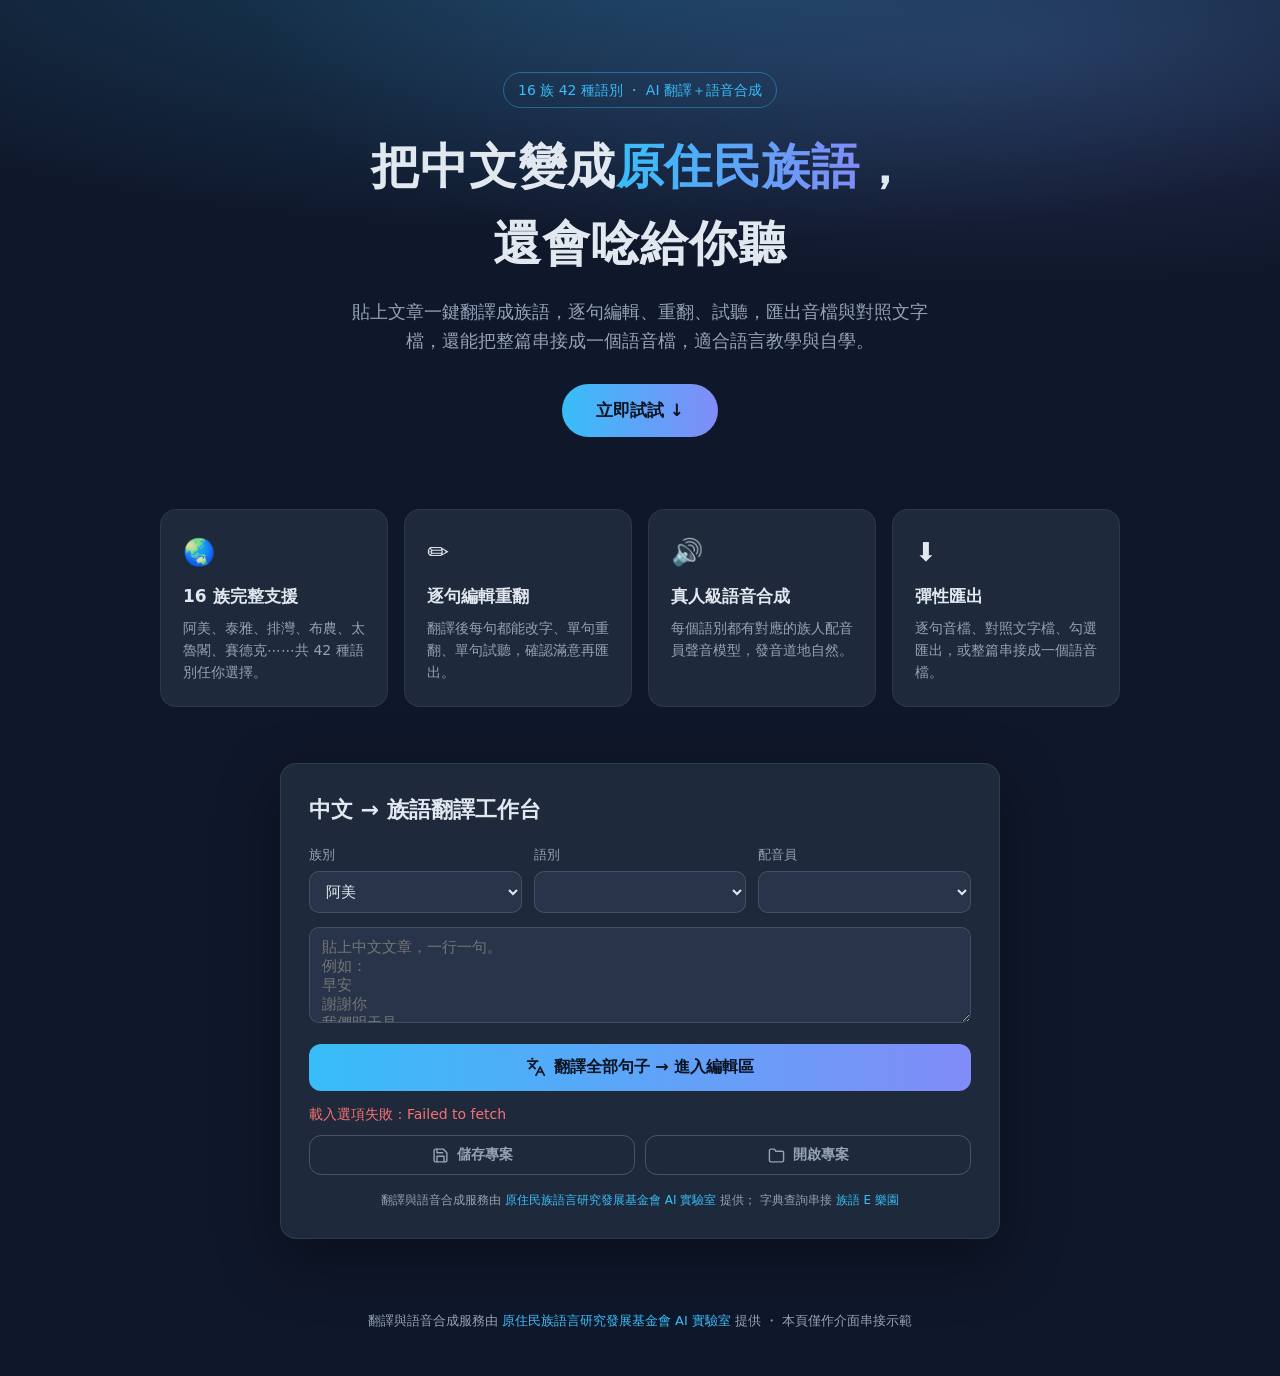
==== commit 27a0702e: "Add embedded Klokah dictionary lookup with apply-to-row (web and GUI) Co-authored-by: trctfa <trctfa" ====
--- a/index.html
+++ b/index.html
@@ -155,8 +155,23 @@
   <input type="file" id="zyfy-proj-file" accept=".json,application/json" style="display:none">
 
   <div class="zyfy-editor" id="zyfy-editor">
-    <div class="zyfy-editor-hint">上排中文、下排翻譯都可以直接修改。圖示：↻ 重翻這句、▶ 唸這句、⭳ 下載這句音檔、勾選＝納入「匯出勾選」。</div>
+    <div class="zyfy-editor-hint">上排中文、下排翻譯都可以直接修改。圖示：↻ 重翻、▶ 唸、⭳ 下載、📖 查字典、✕ 刪除；勾選後可「匯出勾選」或「刪除勾選」。</div>
     <div id="zyfy-rows"></div>
+
+    <div class="zyfy-sel-bar">
+      <button type="button" class="zyfy-ghost" id="zyfy-select-all" title="勾選全部句子">
+        <svg viewBox="0 0 24 24" fill="none" stroke="currentColor" stroke-width="2" stroke-linecap="round" stroke-linejoin="round"><path d="M9 11l3 3L22 4"/><path d="M21 12v7a2 2 0 0 1-2 2H5a2 2 0 0 1-2-2V5a2 2 0 0 1 2-2h11"/></svg>
+        <span>全選</span>
+      </button>
+      <button type="button" class="zyfy-ghost" id="zyfy-clear-sel" title="取消全部勾選">
+        <svg viewBox="0 0 24 24" fill="none" stroke="currentColor" stroke-width="2" stroke-linecap="round" stroke-linejoin="round"><rect x="3" y="3" width="18" height="18" rx="2"/><path d="M8 12h8"/></svg>
+        <span>清除勾選</span>
+      </button>
+      <button type="button" class="zyfy-ghost zyfy-danger" id="zyfy-delete-sel" title="刪除打勾的句子">
+        <svg viewBox="0 0 24 24" fill="none" stroke="currentColor" stroke-width="2" stroke-linecap="round" stroke-linejoin="round"><path d="M3 6h18M8 6V4h8v2M19 6l-1 14H6L5 6"/></svg>
+        <span>刪除勾選</span>
+      </button>
+    </div>
 
     <label class="zyfy-textonly">
       <input type="checkbox" id="zyfy-text-only"> 匯出時只存對照文字檔，不合成語音
@@ -178,9 +193,34 @@
     </div>
   </div>
 
+  <!-- Klokah 查字典面板 -->
+  <div class="zyfy-dict" id="zyfy-dict" hidden>
+    <div class="zyfy-dict-head">
+      <strong>族語 E 樂園 · 查字典</strong>
+      <button type="button" class="zyfy-icon" id="zyfy-dict-close" title="關閉">
+        <svg viewBox="0 0 24 24" fill="none" stroke="currentColor" stroke-width="2" stroke-linecap="round" stroke-linejoin="round"><path d="M18 6L6 18M6 6l12 12"/></svg>
+      </button>
+    </div>
+    <div class="zyfy-dict-search">
+      <input type="text" id="zyfy-dict-q" placeholder="輸入中文或族語單字／句子">
+      <button type="button" class="zyfy-run zyfy-alt" id="zyfy-dict-go" style="width:auto;padding:10px 16px;flex:none;">
+        <svg viewBox="0 0 24 24" fill="none" stroke="currentColor" stroke-width="2" stroke-linecap="round" stroke-linejoin="round"><circle cx="11" cy="11" r="8"/><path d="M21 21l-4.3-4.3"/></svg>
+        <span>查詢</span>
+      </button>
+    </div>
+    <div class="zyfy-dict-meta" id="zyfy-dict-meta"></div>
+    <div class="zyfy-dict-list" id="zyfy-dict-list"></div>
+    <div class="zyfy-dict-foot">資料來源：
+      <a href="https://web.klokah.tw/" target="_blank" rel="noopener">族語 E 樂園</a>
+      （<a href="https://web.klokah.tw/api/" target="_blank" rel="noopener">公開 API</a>）
+    </div>
+  </div>
+
   <div class="zyfy-credit">
     翻譯與語音合成服務由
-    <a href="https://ai-labs.ilrdf.org.tw/" target="_blank" rel="noopener">原住民族語言研究發展基金會 AI 實驗室</a> 提供
+    <a href="https://ai-labs.ilrdf.org.tw/" target="_blank" rel="noopener">原住民族語言研究發展基金會 AI 實驗室</a> 提供；
+    字典查詢串接
+    <a href="https://web.klokah.tw/" target="_blank" rel="noopener">族語 E 樂園</a>
   </div>
 </div>
 
@@ -307,11 +347,57 @@
 #zyfy-tool .zyfy-ghost svg { width: 17px; height: 17px; }
 #zyfy-tool .zyfy-ghost:hover:not(:disabled) { border-color: var(--zyfy-accent); color: var(--zyfy-accent); }
 #zyfy-tool .zyfy-ghost:disabled { opacity: .5; cursor: wait; }
+#zyfy-tool .zyfy-ghost.zyfy-danger:hover:not(:disabled) { border-color: var(--zyfy-err); color: var(--zyfy-err); }
+#zyfy-tool .zyfy-sel-bar { display: grid; grid-template-columns: repeat(3, 1fr); gap: 8px; margin-bottom: 12px; }
+#zyfy-tool .zyfy-icon.zyfy-del:hover:not(:disabled) { border-color: var(--zyfy-err); color: var(--zyfy-err); }
 #zyfy-tool .zyfy-textonly { display: flex; align-items: center; gap: 8px; font-size: 14px; color: var(--zyfy-muted); margin-bottom: 10px; cursor: pointer; }
 #zyfy-tool .zyfy-textonly input { width: 16px; height: 16px; accent-color: var(--zyfy-ok); }
 #zyfy-tool .zyfy-export-bar { display: grid; grid-template-columns: repeat(auto-fit, minmax(180px, 1fr)); gap: 10px; }
 #zyfy-tool .zyfy-credit { margin-top: 16px; font-size: 12px; color: var(--zyfy-muted); text-align: center; }
 #zyfy-tool .zyfy-credit a { color: var(--zyfy-accent); text-decoration: none; }
+
+/* ---------- 查字典面板 ---------- */
+#zyfy-tool .zyfy-dict {
+  margin-top: 14px;
+  background: var(--zyfy-card-2);
+  border: 1px solid rgba(148,163,184,.2);
+  border-radius: 12px;
+  padding: 14px;
+}
+#zyfy-tool .zyfy-dict[hidden] { display: none !important; }
+#zyfy-tool .zyfy-dict-head {
+  display: flex; align-items: center; justify-content: space-between;
+  margin-bottom: 10px; color: var(--zyfy-text);
+}
+#zyfy-tool .zyfy-dict-search { display: flex; gap: 8px; margin-bottom: 8px; }
+#zyfy-tool .zyfy-dict-search input { flex: 1; }
+#zyfy-tool .zyfy-dict-meta { font-size: 13px; color: var(--zyfy-muted); margin-bottom: 8px; min-height: 18px; }
+#zyfy-tool .zyfy-dict-list { max-height: 280px; overflow-y: auto; }
+#zyfy-tool .zyfy-dict-item {
+  display: flex; gap: 10px; align-items: flex-start;
+  padding: 10px 0; border-bottom: 1px solid rgba(148,163,184,.15);
+}
+#zyfy-tool .zyfy-dict-item:last-child { border-bottom: 0; }
+#zyfy-tool .zyfy-dict-item .zyfy-di-main { flex: 1; min-width: 0; }
+#zyfy-tool .zyfy-dict-item .zyfy-di-native { color: var(--zyfy-ok); font-weight: 700; word-break: break-word; }
+#zyfy-tool .zyfy-dict-item .zyfy-di-zh { color: var(--zyfy-text); font-size: 14px; }
+#zyfy-tool .zyfy-dict-item .zyfy-di-src { color: var(--zyfy-muted); font-size: 12px; margin-top: 2px; }
+#zyfy-tool .zyfy-dict-item .zyfy-di-src a { color: var(--zyfy-accent); text-decoration: none; }
+#zyfy-tool .zyfy-dict-item .zyfy-apply {
+  flex: none; border: 0; border-radius: 8px; padding: 7px 12px;
+  background: var(--zyfy-ok); color: #06281c; font-weight: 700;
+  font-size: 13px; font-family: inherit; cursor: pointer;
+}
+#zyfy-tool .zyfy-dict-item .zyfy-apply:hover { filter: brightness(1.1); }
+#zyfy-tool .zyfy-dict-foot { margin-top: 10px; font-size: 12px; color: var(--zyfy-muted); }
+#zyfy-tool .zyfy-dict-foot a { color: var(--zyfy-accent); text-decoration: none; }
+#zyfy-tool .zyfy-row.zyfy-active {
+  background: rgba(56,189,248,.08);
+  border-radius: 8px;
+  margin: 0 -6px;
+  padding-left: 6px;
+  padding-right: 6px;
+}
 </style>
 
 <script>
@@ -348,6 +434,30 @@
   const ICON_RETRY = '<svg viewBox="0 0 24 24" fill="none" stroke="currentColor" stroke-width="2" stroke-linecap="round" stroke-linejoin="round"><path d="M21 12a9 9 0 1 1-2.6-6.4M21 3v6h-6"/></svg>';
   const ICON_PLAY = '<svg viewBox="0 0 24 24" fill="currentColor"><path d="M8 5v14l11-7z"/></svg>';
   const ICON_DL = '<svg viewBox="0 0 24 24" fill="none" stroke="currentColor" stroke-width="2" stroke-linecap="round" stroke-linejoin="round"><path d="M12 3v12m0 0l-5-5m5 5l5-5M4 21h16"/></svg>';
+  const ICON_BOOK = '<svg viewBox="0 0 24 24" fill="none" stroke="currentColor" stroke-width="2" stroke-linecap="round" stroke-linejoin="round"><path d="M4 19.5A2.5 2.5 0 0 1 6.5 17H20"/><path d="M6.5 2H20v20H6.5A2.5 2.5 0 0 1 4 19.5v-15A2.5 2.5 0 0 1 6.5 2z"/></svg>';
+  const ICON_DEL = '<svg viewBox="0 0 24 24" fill="none" stroke="currentColor" stroke-width="2" stroke-linecap="round" stroke-linejoin="round"><path d="M18 6L6 18M6 6l12 12"/></svg>';
+
+  // 你的語別標籤 → Klokah 方言編號（官方 API https://web.klokah.tw/api/）
+  const KLOKAH_DIALECT = {
+    '阿美_南勢': 1, '阿美_秀姑巒': 2, '阿美_海岸': 3, '阿美_馬蘭': 4, '阿美_恆春': 5,
+    '泰雅_賽考利克': 6, '泰雅_澤敖利': 7, '泰雅_汶水': 8, '泰雅_萬大': 9,
+    '泰雅_四季': 10, '泰雅_宜蘭澤敖利': 11,
+    '賽夏': 13, '邵': 14,
+    '賽德克_都達': 15, '賽德克_德固達雅': 16, '賽德克_德鹿谷': 17,
+    '布農_卓群': 18, '布農_卡群': 19, '布農_丹群': 20, '布農_巒群': 21, '布農_郡群': 22,
+    '排灣_東': 23, '排灣_北': 24, '排灣_中': 25, '排灣_南': 26,
+    '魯凱_東': 27, '魯凱_霧台': 28, '魯凱_大武': 29, '魯凱_多納': 30, '魯凱_茂林': 31, '魯凱_萬山': 32,
+    '太魯閣': 33, '噶瑪蘭': 34, '鄒': 35,
+    '卡那卡那富': 36, '拉阿魯哇': 37,
+    '卑南_南王': 38, '卑南_知本': 39, '卑南_西群': 40, '卑南_建和': 41,
+    '雅美': 42, '撒奇萊雅': 43
+  };
+  const KLOKAH_SRC_NAME = {
+    alphabet: '字母篇', conversation: '生活會話', speech: '句型篇', nine: '九階教材',
+    twelve: '十二年國教教材', vocabulary: '千詞表', custom: '自訂辭典',
+    song: '歌謠篇', picture: '圖畫故事', read: '閱讀書寫', culture: '文化篇',
+    dialogue: '情境族語', essay: '族語短文', readingtext: '閱讀文本'
+  };
 
   const $ = (id) => document.getElementById('zyfy-' + id);
   const toolEl = document.getElementById('zyfy-tool');
@@ -357,12 +467,16 @@
   const textOnlyCb = $('text-only');
   const exportAllBtn = $('export-all'), exportSelBtn = $('export-sel'), exportMergeBtn = $('export-merge');
   const saveProjBtn = $('save-proj'), openProjBtn = $('open-proj'), projFileInput = $('proj-file');
+  const selectAllBtn = $('select-all'), clearSelBtn = $('clear-sel'), deleteSelBtn = $('delete-sel');
+  const dictPanel = $('dict'), dictQ = $('dict-q'), dictGo = $('dict-go');
+  const dictMeta = $('dict-meta'), dictList = $('dict-list'), dictClose = $('dict-close');
 
   const audioCache = new Map();   // 「配音員\u0000文字」-> wav Blob（唸過就不重新合成）
   const AUTO_KEY = 'zyfy_autosave_v1';
   let sharedPlayer = null;
   let pendingProject = null;   // 開啟專案時暫存，等選項載入完再套用
   let suppressAutosave = false;
+  let dictTargetRow = null;    // 目前查字典對應的編輯列
 
   function status(text, isErr) {
     statusEl.textContent = text;
@@ -371,7 +485,8 @@
 
   function setBusy(busy) {
     toolEl.dataset.busy = busy ? '1' : '0';
-    for (const b of [translateBtn, exportAllBtn, exportSelBtn, exportMergeBtn, saveProjBtn, openProjBtn]) {
+    for (const b of [translateBtn, exportAllBtn, exportSelBtn, exportMergeBtn,
+                     saveProjBtn, openProjBtn, selectAllBtn, clearSelBtn, deleteSelBtn]) {
       if (b) b.disabled = busy;
     }
     for (const b of rowsEl.querySelectorAll('button')) b.disabled = busy;
@@ -554,10 +669,12 @@
     row.className = 'zyfy-row';
     row.innerHTML =
       '<div class="zyfy-row-side">' +
-        '<input type="checkbox" class="zyfy-check" title="勾選後可用「匯出勾選」單獨匯出">' +
+        '<input type="checkbox" class="zyfy-check" title="勾選後可匯出勾選或刪除勾選">' +
         '<button type="button" class="zyfy-icon zyfy-re" title="重新翻譯這一句">' + ICON_RETRY + '</button>' +
         '<button type="button" class="zyfy-icon zyfy-play" title="唸這一句">' + ICON_PLAY + '</button>' +
         '<button type="button" class="zyfy-icon zyfy-dl1" title="下載這一句的音檔">' + ICON_DL + '</button>' +
+        '<button type="button" class="zyfy-icon zyfy-dict-btn" title="查字典（族語E樂園）">' + ICON_BOOK + '</button>' +
+        '<button type="button" class="zyfy-icon zyfy-del" title="刪除這一句">' + ICON_DEL + '</button>' +
       '</div>' +
       '<div class="zyfy-row-main">' +
         '<input type="text" class="zyfy-zh" placeholder="中文">' +
@@ -631,6 +748,22 @@
       }
     });
 
+    // ✕ 刪除這一句
+    row.querySelector('.zyfy-del').addEventListener('click', () => {
+      if (isBusy()) return;
+      row.remove();
+      if (dictTargetRow === row) closeDict();
+      if (!rowsEl.querySelector('.zyfy-row')) editorEl.classList.remove('zyfy-show');
+      status('已刪除 1 句，剩餘 ' + rowsEl.querySelectorAll('.zyfy-row').length + ' 句');
+      scheduleAutosave();
+    });
+
+    // 📖 查字典
+    row.querySelector('.zyfy-dict-btn').addEventListener('click', () => {
+      if (isBusy()) return;
+      openDictForRow(row);
+    });
+
     rowsEl.appendChild(row);
   }
 
@@ -842,6 +975,165 @@
   exportAllBtn.addEventListener('click', () => doExport(false));
   exportSelBtn.addEventListener('click', () => doExport(true));
 
+  // ---------- 全選／清除勾選／刪除勾選 ----------
+  selectAllBtn.addEventListener('click', () => {
+    const rows = rowsEl.querySelectorAll('.zyfy-row');
+    if (!rows.length) { status('編輯區還沒有句子', true); return; }
+    for (const row of rows) row.querySelector('.zyfy-check').checked = true;
+    status('已全選 ' + rows.length + ' 句');
+    scheduleAutosave();
+  });
+  clearSelBtn.addEventListener('click', () => {
+    const rows = rowsEl.querySelectorAll('.zyfy-row');
+    for (const row of rows) row.querySelector('.zyfy-check').checked = false;
+    status(rows.length ? '已清除勾選' : '編輯區還沒有句子');
+    scheduleAutosave();
+  });
+  deleteSelBtn.addEventListener('click', () => {
+    if (isBusy()) return;
+    const checked = [...rowsEl.querySelectorAll('.zyfy-row')].filter(r => r.querySelector('.zyfy-check').checked);
+    if (!checked.length) { status('請先勾選要刪除的句子', true); return; }
+    if (!confirm('確定刪除勾選的 ' + checked.length + ' 句嗎？')) return;
+    for (const row of checked) {
+      if (dictTargetRow === row) closeDict();
+      row.remove();
+    }
+    const left = rowsEl.querySelectorAll('.zyfy-row').length;
+    if (!left) editorEl.classList.remove('zyfy-show');
+    status('✓ 已刪除 ' + checked.length + ' 句，剩餘 ' + left + ' 句');
+    scheduleAutosave();
+  });
+
+  // ---------- Klokah 查字典（內嵌＋套用） ----------
+  function currentDialectId() {
+    const label = langSel.selectedOptions[0] ? langSel.selectedOptions[0].text : '';
+    if (KLOKAH_DIALECT[label] != null) return { id: KLOKAH_DIALECT[label], label };
+    // 容錯：部分標籤可能多了底線後綴，用包含比對
+    for (const [k, v] of Object.entries(KLOKAH_DIALECT)) {
+      if (label.includes(k) || k.includes(label)) return { id: v, label: k };
+    }
+    return { id: null, label };
+  }
+
+  function getInputSelection(el) {
+    if (!el || typeof el.selectionStart !== 'number') return '';
+    if (el.selectionStart === el.selectionEnd) return '';
+    return el.value.slice(el.selectionStart, el.selectionEnd).trim();
+  }
+
+  function closeDict() {
+    dictPanel.hidden = true;
+    if (dictTargetRow) dictTargetRow.classList.remove('zyfy-active');
+    dictTargetRow = null;
+  }
+
+  function openDictForRow(row) {
+    for (const r of rowsEl.querySelectorAll('.zyfy-row')) r.classList.remove('zyfy-active');
+    dictTargetRow = row;
+    row.classList.add('zyfy-active');
+    dictPanel.hidden = false;
+
+    const zhEl = row.querySelector('.zyfy-zh');
+    const trEl = row.querySelector('.zyfy-tr');
+    const selected = getInputSelection(trEl) || getInputSelection(zhEl);
+    const q = selected || trEl.value.trim() || zhEl.value.trim();
+    dictQ.value = q;
+    dictList.innerHTML = '';
+    if (q) runDictSearch();
+    else {
+      const d = currentDialectId();
+      dictMeta.textContent = d.id
+        ? ('語別：' + d.label + '（Klokah #' + d.id + '）。請輸入要查的字。')
+        : ('目前語別「' + d.label + '」找不到對應的 Klokah 方言編號。');
+      dictQ.focus();
+    }
+    dictPanel.scrollIntoView({ behavior: 'smooth', block: 'nearest' });
+  }
+
+  async function runDictSearch() {
+    const q = dictQ.value.trim();
+    if (!q) { dictMeta.textContent = '請輸入要查詢的字'; return; }
+    const d = currentDialectId();
+    if (!d.id) {
+      dictMeta.textContent = '目前語別「' + d.label + '」找不到對應的 Klokah 方言編號。';
+      return;
+    }
+    dictMeta.textContent = '查詢中：「' + q + '」／' + d.label + '…';
+    dictList.innerHTML = '';
+    dictGo.disabled = true;
+    try {
+      const url = 'https://web.klokah.tw/api/multiSearchResult.php?d=' + d.id +
+                  '&txt=' + encodeURIComponent(q);
+      const xmlText = await (await fetch(url)).text();
+      const doc = new DOMParser().parseFromString(xmlText, 'application/xml');
+      if (doc.querySelector('parsererror')) throw new Error('無法解析回傳資料');
+
+      const items = [];
+      const seen = new Set();
+      for (const section of doc.documentElement.children) {
+        const srcKey = section.tagName;
+        const srcLabel = KLOKAH_SRC_NAME[srcKey] || srcKey;
+        for (const item of section.querySelectorAll(':scope > item')) {
+          const native = (item.querySelector('text') || {}).textContent || '';
+          const chinese = (item.querySelector('chinese') || {}).textContent || '';
+          const link = (item.querySelector('url') || {}).textContent || '';
+          const key = native.trim() + '|' + chinese.trim();
+          if (!native.trim() || seen.has(key)) continue;
+          seen.add(key);
+          items.push({ native: native.trim(), chinese: chinese.trim(), src: srcLabel, url: link.trim() });
+        }
+      }
+
+      dictMeta.textContent = items.length
+        ? ('找到 ' + items.length + ' 筆（' + d.label + '／關鍵字「' + q + '」）。點「套用」可寫入該行翻譯。')
+        : ('沒有找到結果（' + d.label + '／「' + q + '」）。可改打單字或中文再試。');
+
+      for (const it of items.slice(0, 40)) {
+        const div = document.createElement('div');
+        div.className = 'zyfy-dict-item';
+        div.innerHTML =
+          '<div class="zyfy-di-main">' +
+            '<div class="zyfy-di-native"></div>' +
+            '<div class="zyfy-di-zh"></div>' +
+            '<div class="zyfy-di-src"></div>' +
+          '</div>' +
+          '<button type="button" class="zyfy-apply">套用</button>';
+        div.querySelector('.zyfy-di-native').textContent = it.native;
+        div.querySelector('.zyfy-di-zh').textContent = it.chinese || '（無中文對照）';
+        const srcEl = div.querySelector('.zyfy-di-src');
+        if (it.url) {
+          srcEl.appendChild(document.createTextNode(it.src + ' · '));
+          const a = document.createElement('a');
+          a.href = it.url; a.target = '_blank'; a.rel = 'noopener'; a.textContent = '在 E 樂園開啟';
+          srcEl.appendChild(a);
+        } else {
+          srcEl.textContent = it.src;
+        }
+        div.querySelector('.zyfy-apply').addEventListener('click', () => {
+          if (!dictTargetRow || !dictTargetRow.isConnected) {
+            status('目標句子已不存在，請重新點該行的查字典', true);
+            return;
+          }
+          const tr = dictTargetRow.querySelector('.zyfy-tr');
+          tr.value = it.native;
+          tr.dispatchEvent(new Event('input', { bubbles: true }));
+          status('✓ 已套用到該行：' + it.native);
+          scheduleAutosave();
+        });
+        dictList.appendChild(div);
+      }
+    } catch (err) {
+      console.error(err);
+      dictMeta.textContent = '查詢失敗：' + err.message;
+    } finally {
+      dictGo.disabled = false;
+    }
+  }
+
+  dictGo.addEventListener('click', runDictSearch);
+  dictQ.addEventListener('keydown', (e) => { if (e.key === 'Enter') runDictSearch(); });
+  dictClose.addEventListener('click', closeDict);
+
   // ---------- 串接成一個語音檔 ----------
   exportMergeBtn.addEventListener('click', async () => {
     const items = collectRows(false);
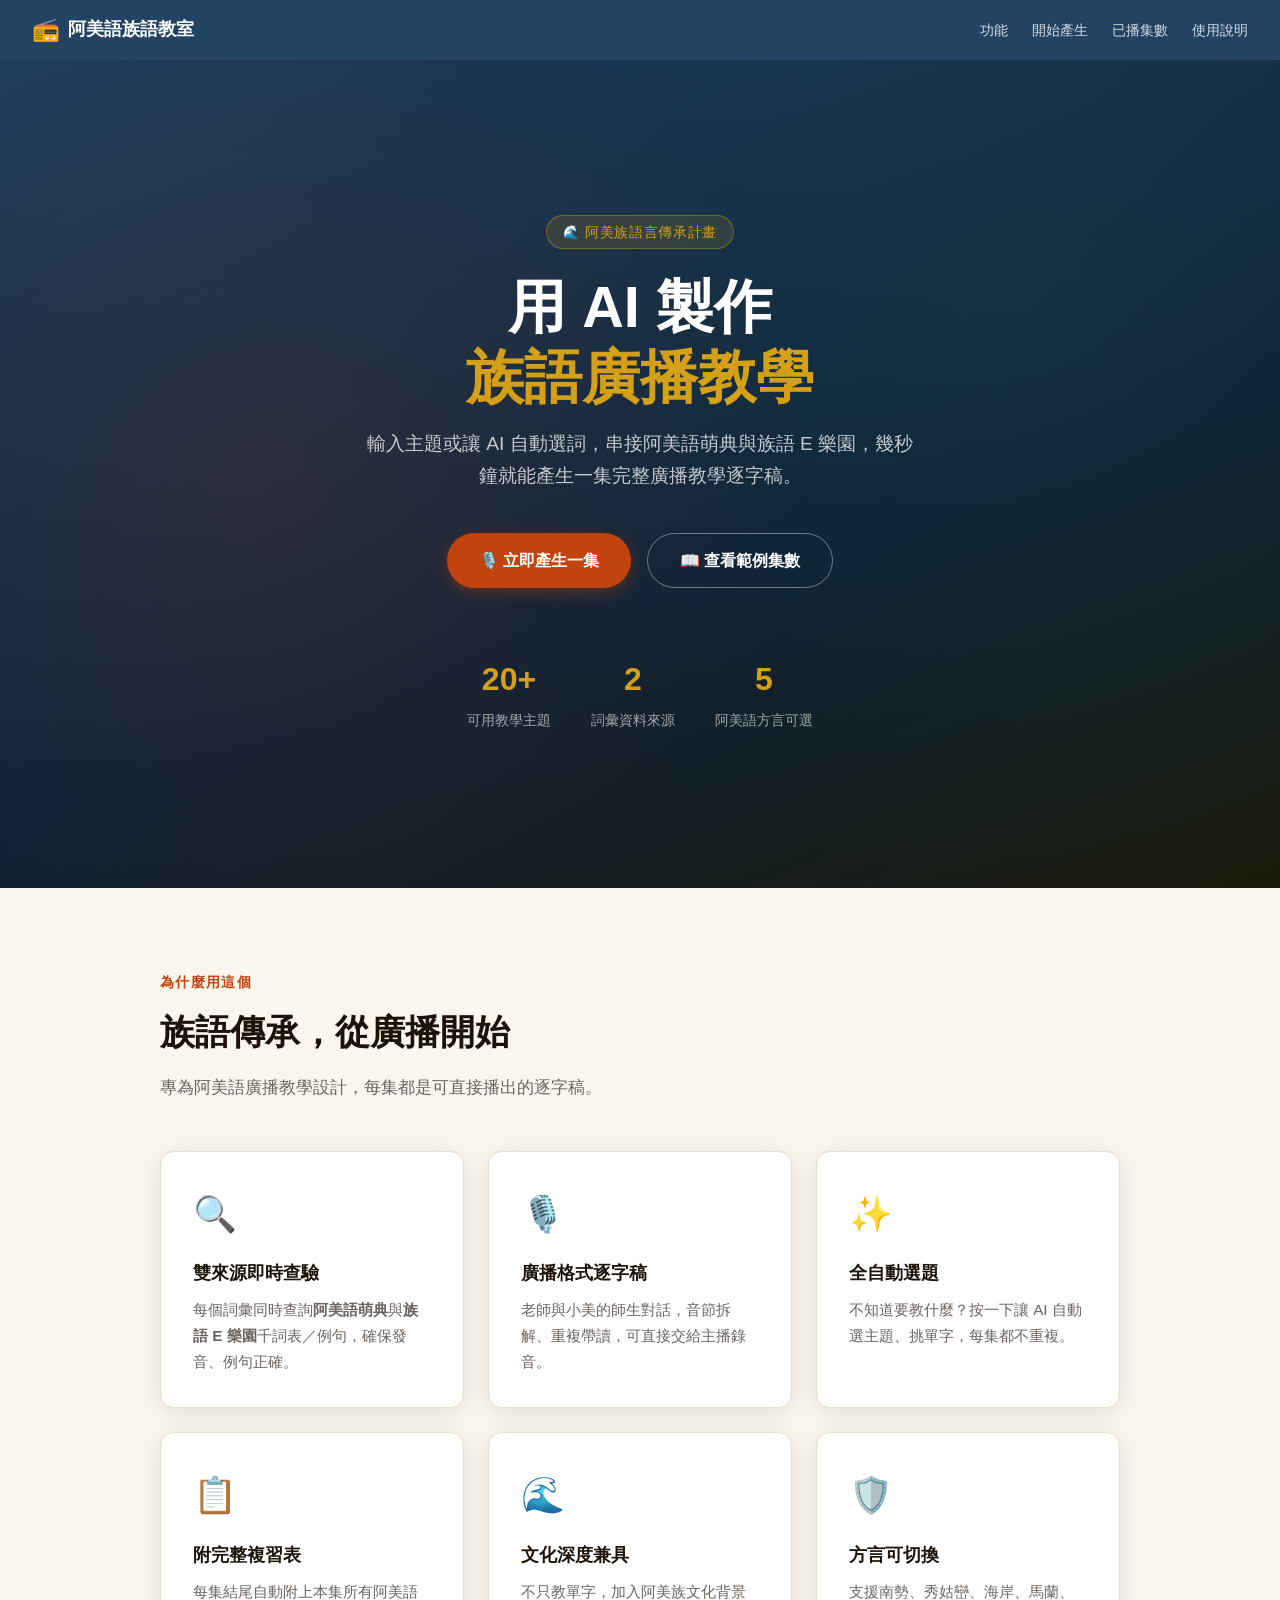
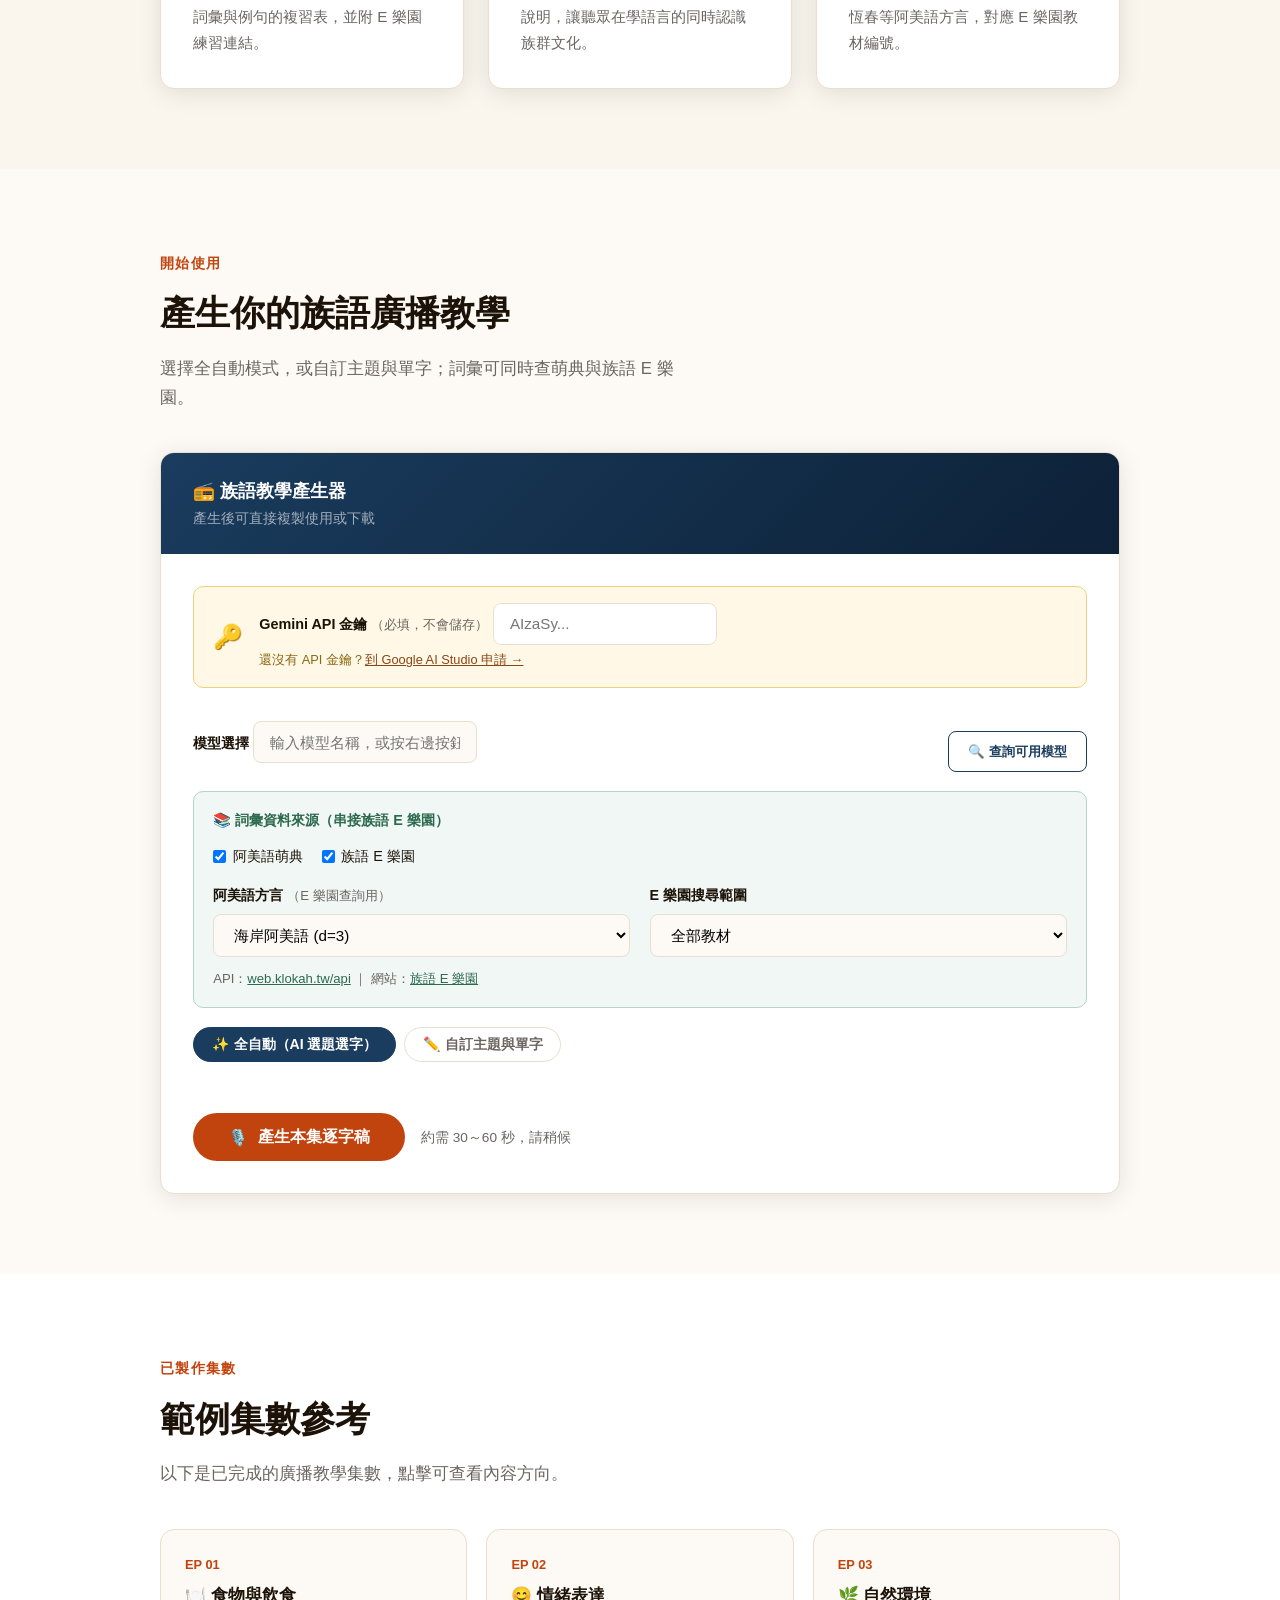
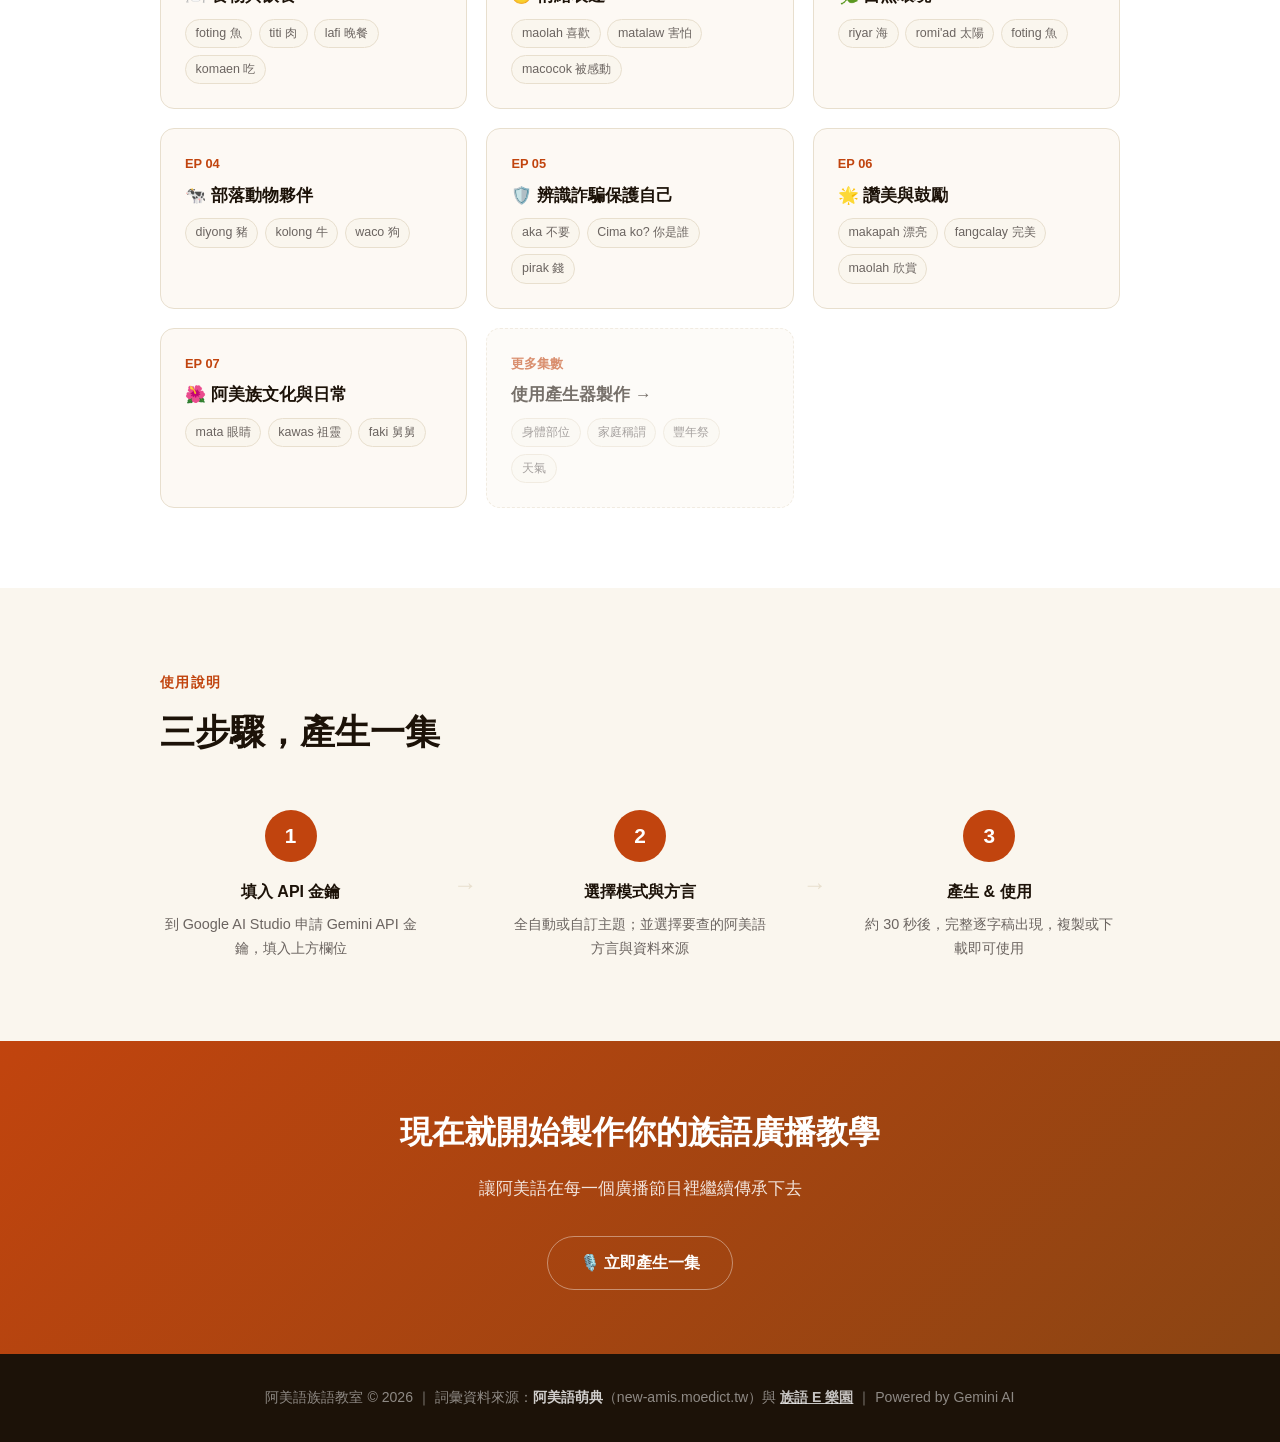
==== commit b3861a14: "Add Amis radio script generator with Klokah dual lookup Integrate 族語 E 樂園 multiSearchResult API alon" ====
--- a/index.html
+++ b/index.html
@@ -1,1176 +1,1067 @@
 <!DOCTYPE html>
-<html lang="zh-Hant">
+<html lang="zh-TW">
 <head>
-<meta charset="UTF-8">
-<meta name="viewport" content="width=device-width, initial-scale=1.0">
-<title>族語隨身譯 — 中文一鍵翻譯成原住民族語，還會唸給你聽</title>
-<meta name="description" content="輸入中文，一鍵翻譯成 16 族原住民族語，逐句編輯、試聽、下載音檔或串接成一個語音檔。語料服務由原住民族語言研究發展基金會 AI 實驗室提供。">
-<style>
-  body {
-    margin: 0;
-    font-family: "Noto Sans TC", system-ui, -apple-system, "PingFang TC", "Microsoft JhengHei", sans-serif;
-    background: #0f172a;
-    color: #e2e8f0;
-    line-height: 1.6;
-  }
-  .hero {
-    text-align: center;
-    padding: 72px 20px 48px;
-    background:
-      radial-gradient(ellipse 80% 60% at 50% -10%, rgba(56,189,248,.25), transparent),
-      radial-gradient(ellipse 60% 50% at 80% 10%, rgba(129,140,248,.18), transparent);
-  }
-  .hero .badge {
-    display: inline-block;
-    padding: 6px 14px;
-    border: 1px solid rgba(56,189,248,.4);
-    border-radius: 999px;
-    color: #38bdf8;
-    font-size: 14px;
-    margin-bottom: 20px;
-  }
-  .hero h1 {
-    font-size: clamp(28px, 5vw, 48px);
-    font-weight: 900;
-    letter-spacing: .02em;
-    margin: 0 0 16px;
-  }
-  .hero h1 .grad {
-    background: linear-gradient(90deg, #38bdf8, #818cf8);
-    -webkit-background-clip: text;
-    background-clip: text;
-    color: transparent;
-  }
-  .hero p {
-    color: #94a3b8;
-    font-size: clamp(15px, 2.2vw, 18px);
-    max-width: 600px;
-    margin: 0 auto 28px;
-  }
-  .hero .cta {
-    display: inline-block;
-    background: linear-gradient(90deg, #38bdf8, #818cf8);
-    color: #0b1220;
-    font-weight: 700;
-    padding: 13px 34px;
-    border-radius: 999px;
-    text-decoration: none;
-    font-size: 17px;
-    transition: transform .15s, box-shadow .15s;
-  }
-  .hero .cta:hover { transform: translateY(-2px); box-shadow: 0 10px 30px rgba(56,189,248,.35); }
-  .features {
-    display: grid;
-    grid-template-columns: repeat(auto-fit, minmax(220px, 1fr));
-    gap: 16px;
-    max-width: 960px;
-    margin: 0 auto;
-    padding: 24px 20px 8px;
-  }
-  .feature {
-    background: #1e293b;
-    border: 1px solid rgba(148,163,184,.12);
-    border-radius: 16px;
-    padding: 22px;
-  }
-  .feature .icon { font-size: 26px; margin-bottom: 10px; }
-  .feature h3 { font-size: 17px; margin: 0 0 6px; }
-  .feature p { color: #94a3b8; font-size: 14px; margin: 0; }
-  #tool { padding: 24px 16px; }
-  footer {
-    text-align: center;
-    color: #94a3b8;
-    font-size: 13px;
-    padding: 24px 20px 44px;
-  }
-  footer a { color: #38bdf8; text-decoration: none; }
-</style>
+  <meta charset="UTF-8" />
+  <meta name="viewport" content="width=device-width, initial-scale=1.0" />
+  <title>阿美語族語教室 — 廣播教學產生器</title>
+  <style>
+    /* ── Reset & Base ── */
+    *, *::before, *::after { box-sizing: border-box; margin: 0; padding: 0; }
+    :root {
+      --clay:    #C1440E;
+      --earth:   #8B4513;
+      --gold:    #D4A017;
+      --green:   #2D6A4F;
+      --navy:    #1A3C5E;
+      --cream:   #FAF6EE;
+      --light:   #FDF9F4;
+      --dark:    #1C1208;
+      --gray:    #6B6460;
+      --border:  #E8DFCE;
+      --shadow:  0 4px 24px rgba(0,0,0,.10);
+      --radius:  14px;
+      --font:    'Noto Sans TC', 'Microsoft JhengHei', sans-serif;
+    }
+    html { scroll-behavior: smooth; }
+    body {
+      font-family: var(--font);
+      background: var(--light);
+      color: var(--dark);
+      line-height: 1.7;
+    }
+    a { color: inherit; text-decoration: none; }
+
+    /* ── Pattern Background ── */
+    .pattern-bg {
+      background-color: var(--navy);
+      background-image:
+        repeating-linear-gradient(45deg,  transparent, transparent 10px, rgba(255,255,255,.03) 10px, rgba(255,255,255,.03) 20px),
+        repeating-linear-gradient(-45deg, transparent, transparent 10px, rgba(255,255,255,.03) 10px, rgba(255,255,255,.03) 20px);
+    }
+
+    /* ── Nav ── */
+    nav {
+      position: sticky; top: 0; z-index: 100;
+      background: rgba(26,60,94,.96);
+      backdrop-filter: blur(10px);
+      padding: 0 2rem;
+      display: flex; align-items: center; justify-content: space-between;
+      height: 60px;
+    }
+    .nav-logo { color: #fff; font-size: 1.1rem; font-weight: 700; display: flex; align-items: center; gap: .5rem; }
+    .nav-logo span { font-size: 1.4rem; }
+    .nav-links { display: flex; gap: 1.5rem; }
+    .nav-links a { color: rgba(255,255,255,.8); font-size: .9rem; transition: color .2s; }
+    .nav-links a:hover { color: var(--gold); }
+
+    /* ── Hero ── */
+    .hero {
+      min-height: 92vh;
+      display: flex; flex-direction: column; align-items: center; justify-content: center;
+      text-align: center;
+      padding: 5rem 2rem;
+      position: relative; overflow: hidden;
+    }
+    .hero::before {
+      content: '';
+      position: absolute; inset: 0;
+      background: linear-gradient(160deg, var(--navy) 0%, #0d2137 60%, #1a1a0a 100%);
+    }
+    .hero-decor {
+      position: absolute; inset: 0; pointer-events: none;
+      background-image:
+        radial-gradient(circle at 20% 50%, rgba(193,68,14,.15) 0%, transparent 50%),
+        radial-gradient(circle at 80% 30%, rgba(45,106,79,.15) 0%, transparent 50%);
+    }
+    .hero-content { position: relative; z-index: 1; max-width: 720px; }
+    .hero-badge {
+      display: inline-block;
+      background: rgba(212,160,23,.15);
+      border: 1px solid rgba(212,160,23,.4);
+      color: var(--gold);
+      padding: .3rem 1rem; border-radius: 99px;
+      font-size: .85rem; letter-spacing: .05em;
+      margin-bottom: 1.5rem;
+    }
+    .hero h1 {
+      font-size: clamp(2.2rem, 5vw, 3.6rem);
+      color: #fff; font-weight: 800; line-height: 1.2;
+      margin-bottom: 1rem;
+    }
+    .hero h1 em { color: var(--gold); font-style: normal; }
+    .hero p {
+      color: rgba(255,255,255,.75);
+      font-size: clamp(1rem, 2vw, 1.2rem);
+      margin-bottom: 2.5rem; max-width: 560px; margin-left: auto; margin-right: auto;
+    }
+    .hero-cta { display: flex; gap: 1rem; justify-content: center; flex-wrap: wrap; }
+    .btn {
+      padding: .8rem 2rem; border-radius: 99px;
+      font-size: 1rem; font-weight: 600; cursor: pointer;
+      border: none; transition: all .25s; display: inline-flex; align-items: center; gap: .5rem;
+    }
+    .btn-primary { background: var(--clay); color: #fff; box-shadow: 0 4px 16px rgba(193,68,14,.4); }
+    .btn-primary:hover { background: #a83508; transform: translateY(-2px); }
+    .btn-outline { background: transparent; color: #fff; border: 1px solid rgba(255,255,255,.4); }
+    .btn-outline:hover { background: rgba(255,255,255,.1); transform: translateY(-2px); }
+    .hero-stats {
+      position: relative; z-index: 1;
+      margin-top: 4rem;
+      display: flex; gap: 2.5rem; justify-content: center; flex-wrap: wrap;
+    }
+    .stat { color: rgba(255,255,255,.9); text-align: center; }
+    .stat-num { font-size: 2rem; font-weight: 800; color: var(--gold); display: block; }
+    .stat-label { font-size: .85rem; color: rgba(255,255,255,.6); }
+
+    /* ── Section Base ── */
+    section { padding: 5rem 2rem; }
+    .container { max-width: 960px; margin: 0 auto; }
+    .section-label {
+      display: inline-block; color: var(--clay); font-size: .85rem;
+      font-weight: 700; letter-spacing: .1em; text-transform: uppercase;
+      margin-bottom: .5rem;
+    }
+    .section-title { font-size: clamp(1.6rem, 3vw, 2.2rem); font-weight: 800; margin-bottom: .75rem; }
+    .section-sub { color: var(--gray); font-size: 1.05rem; max-width: 540px; }
+
+    /* ── Features ── */
+    #features { background: var(--cream); }
+    .features-grid {
+      display: grid; grid-template-columns: repeat(auto-fit, minmax(260px, 1fr));
+      gap: 1.5rem; margin-top: 3rem;
+    }
+    .feature-card {
+      background: #fff; border-radius: var(--radius);
+      padding: 2rem; border: 1px solid var(--border);
+      box-shadow: var(--shadow); transition: transform .25s;
+    }
+    .feature-card:hover { transform: translateY(-4px); }
+    .feature-icon { font-size: 2.2rem; margin-bottom: 1rem; }
+    .feature-card h3 { font-size: 1.1rem; font-weight: 700; margin-bottom: .5rem; }
+    .feature-card p { color: var(--gray); font-size: .95rem; }
+
+    /* ── Generator ── */
+    #generator { background: var(--light); }
+    .generator-box {
+      background: #fff; border-radius: var(--radius);
+      border: 1px solid var(--border); box-shadow: var(--shadow);
+      overflow: hidden; margin-top: 2.5rem;
+    }
+    .gen-header {
+      background: linear-gradient(135deg, var(--navy), #0d2137);
+      padding: 1.5rem 2rem; display: flex; align-items: center; gap: 1rem;
+    }
+    .gen-header h3 { color: #fff; font-size: 1.1rem; font-weight: 700; }
+    .gen-header p { color: rgba(255,255,255,.6); font-size: .85rem; }
+    .gen-body { padding: 2rem; }
+    .form-grid { display: grid; grid-template-columns: 1fr 1fr; gap: 1.2rem; margin-bottom: 1.2rem; }
+    @media(max-width:600px){ .form-grid { grid-template-columns: 1fr; } }
+    .form-group { display: flex; flex-direction: column; gap: .4rem; }
+    .form-group.full { grid-column: 1 / -1; }
+    label { font-size: .9rem; font-weight: 600; color: var(--dark); }
+    label span { color: var(--gray); font-weight: 400; font-size: .82rem; }
+    input, select, textarea {
+      padding: .7rem 1rem; border-radius: 8px;
+      border: 1.5px solid var(--border); font-size: .95rem;
+      font-family: var(--font); background: var(--light);
+      transition: border-color .2s; outline: none;
+    }
+    input:focus, select:focus, textarea:focus { border-color: var(--navy); }
+    textarea { resize: vertical; min-height: 90px; }
+    .api-group {
+      margin-bottom: 1.2rem; padding: 1rem 1.2rem;
+      background: #FFF8E6; border: 1px solid #F0D080;
+      border-radius: 10px; display: flex; align-items: center; gap: 1rem;
+    }
+    .api-icon { font-size: 1.5rem; flex-shrink: 0; }
+    .api-group label { margin-bottom: .3rem; }
+    .api-group input { background: #fff; }
+    .api-group .api-hint { font-size: .8rem; color: #8B6914; margin-top: .3rem; }
+    .api-group .api-hint a { color: var(--earth); text-decoration: underline; }
+    .source-group {
+      margin-bottom: 1.2rem; padding: 1rem 1.2rem;
+      background: #F0F7F4; border: 1px solid #B7D4C6;
+      border-radius: 10px;
+    }
+    .source-group .source-title {
+      font-size: .9rem; font-weight: 700; margin-bottom: .7rem; color: var(--green);
+    }
+    .source-options {
+      display: flex; flex-wrap: wrap; gap: .8rem 1.2rem; margin-bottom: .9rem;
+    }
+    .source-options label {
+      display: flex; align-items: center; gap: .4rem;
+      font-weight: 500; cursor: pointer;
+    }
+    .source-options input { width: auto; padding: 0; }
+    .mode-tabs { display: flex; gap: .5rem; margin-bottom: 1.2rem; flex-wrap: wrap; }
+    .mode-tab {
+      padding: .45rem 1.1rem; border-radius: 99px; border: 1.5px solid var(--border);
+      font-size: .88rem; font-weight: 600; cursor: pointer; transition: all .2s;
+      background: transparent; color: var(--gray);
+    }
+    .mode-tab.active { background: var(--navy); color: #fff; border-color: var(--navy); }
+    .manual-fields { display: none; }
+    .manual-fields.show { display: block; }
+    .gen-footer { padding: 0 2rem 2rem; display: flex; align-items: center; gap: 1rem; flex-wrap: wrap; }
+    .btn-generate {
+      background: var(--clay); color: #fff; padding: .85rem 2.2rem;
+      border-radius: 99px; font-size: 1rem; font-weight: 700;
+      border: none; cursor: pointer; transition: all .25s;
+      display: flex; align-items: center; gap: .6rem;
+    }
+    .btn-generate:hover { background: #a83508; transform: translateY(-2px); }
+    .btn-generate:disabled { background: #ccc; cursor: not-allowed; transform: none; }
+    .gen-note { font-size: .85rem; color: var(--gray); }
+
+    /* ── Output ── */
+    #output-section { display: none; background: var(--cream); padding: 3rem 2rem; }
+    .output-box {
+      background: #fff; border-radius: var(--radius);
+      border: 1px solid var(--border); box-shadow: var(--shadow); overflow: hidden;
+    }
+    .output-header {
+      background: linear-gradient(135deg, var(--green), #1a4030);
+      padding: 1.2rem 1.5rem; display: flex; align-items: center; justify-content: space-between;
+    }
+    .output-header h3 { color: #fff; font-weight: 700; }
+    .output-actions { display: flex; gap: .5rem; }
+    .btn-sm {
+      padding: .4rem .9rem; border-radius: 99px; font-size: .82rem;
+      font-weight: 600; border: 1px solid rgba(255,255,255,.4);
+      background: transparent; color: #fff; cursor: pointer; transition: all .2s;
+    }
+    .btn-sm:hover { background: rgba(255,255,255,.15); }
+    .output-content {
+      display: block;
+      width: 100%;
+      min-height: 600px;
+      padding: 2rem;
+      white-space: pre-wrap;
+      font-size: .92rem;
+      line-height: 1.9;
+      font-family: 'Courier New', 'Noto Sans Mono', monospace;
+      background: #1e1e2e;
+      color: #cdd6f4;
+      border: none;
+      outline: none;
+      resize: vertical;
+      box-sizing: border-box;
+    }
+    .loading-msg {
+      padding: 3rem; text-align: center; color: var(--gray);
+      font-size: 1rem;
+    }
+    .loading-msg .spinner {
+      width: 40px; height: 40px; border: 3px solid var(--border);
+      border-top-color: var(--clay); border-radius: 50%;
+      animation: spin 1s linear infinite; margin: 0 auto 1rem;
+    }
+    @keyframes spin { to { transform: rotate(360deg); } }
+
+    /* ── Episodes ── */
+    #episodes { background: #fff; }
+    .ep-grid { display: grid; grid-template-columns: repeat(auto-fill, minmax(280px, 1fr)); gap: 1.2rem; margin-top: 2.5rem; }
+    .ep-card {
+      border-radius: var(--radius); border: 1px solid var(--border);
+      padding: 1.5rem; transition: all .25s; cursor: pointer;
+      background: var(--light);
+    }
+    .ep-card:hover { border-color: var(--clay); box-shadow: var(--shadow); transform: translateY(-3px); }
+    .ep-num { font-size: .8rem; color: var(--clay); font-weight: 700; margin-bottom: .4rem; }
+    .ep-title { font-size: 1.05rem; font-weight: 700; margin-bottom: .5rem; }
+    .ep-tags { display: flex; flex-wrap: wrap; gap: .4rem; }
+    .ep-tag {
+      background: var(--cream); border: 1px solid var(--border);
+      padding: .2rem .6rem; border-radius: 99px; font-size: .78rem; color: var(--gray);
+    }
+
+    /* ── How It Works ── */
+    #how { background: var(--cream); }
+    .steps { display: flex; gap: 2rem; margin-top: 3rem; flex-wrap: wrap; }
+    .step { flex: 1; min-width: 200px; text-align: center; }
+    .step-num {
+      width: 52px; height: 52px; border-radius: 50%;
+      background: var(--clay); color: #fff;
+      font-size: 1.3rem; font-weight: 800;
+      display: flex; align-items: center; justify-content: center;
+      margin: 0 auto 1rem;
+    }
+    .step h4 { font-size: 1rem; font-weight: 700; margin-bottom: .4rem; }
+    .step p { font-size: .9rem; color: var(--gray); }
+    .step-arrow { align-self: center; font-size: 1.5rem; color: var(--border); flex-shrink: 0; }
+
+    /* ── CTA Banner ── */
+    .cta-banner {
+      background: linear-gradient(135deg, var(--clay), var(--earth));
+      padding: 4rem 2rem; text-align: center; color: #fff;
+    }
+    .cta-banner h2 { font-size: 2rem; font-weight: 800; margin-bottom: 1rem; }
+    .cta-banner p { opacity: .85; margin-bottom: 2rem; font-size: 1.05rem; }
+
+    /* ── Footer ── */
+    footer {
+      background: var(--dark); color: rgba(255,255,255,.5);
+      padding: 2rem; text-align: center; font-size: .88rem;
+    }
+    footer strong { color: rgba(255,255,255,.8); }
+    footer a { color: rgba(255,255,255,.75); text-decoration: underline; }
+
+    /* ── Error ── */
+    .error-msg {
+      background: #FEF0EE; border: 1px solid #F5C0B0;
+      color: #8B2010; border-radius: 10px;
+      padding: 1rem 1.5rem; font-size: .92rem; margin: 1rem 2rem;
+    }
+
+    /* ── Responsive ── */
+    @media(max-width:640px){
+      .hero-stats { gap: 1.5rem; }
+      .steps { flex-direction: column; }
+      .step-arrow { transform: rotate(90deg); }
+      nav { padding: 0 1rem; }
+      .nav-links { display: none; }
+    }
+  </style>
 </head>
 <body>
 
-<section class="hero">
-  <span class="badge">16 族 42 種語別 ・ AI 翻譯＋語音合成</span>
-  <h1>把中文變成<span class="grad">原住民族語</span>，<br>還會唸給你聽</h1>
-  <p>貼上文章一鍵翻譯成族語，逐句編輯、重翻、試聽，匯出音檔與對照文字檔，還能把整篇串接成一個語音檔，適合語言教學與自學。</p>
-  <a class="cta" href="#tool">立即試試 ↓</a>
-</section>
-
-<section class="features">
-  <div class="feature"><div class="icon">🌏</div><h3>16 族完整支援</h3><p>阿美、泰雅、排灣、布農、太魯閣、賽德克⋯⋯共 42 種語別任你選擇。</p></div>
-  <div class="feature"><div class="icon">✏️</div><h3>逐句編輯重翻</h3><p>翻譯後每句都能改字、單句重翻、單句試聽，確認滿意再匯出。</p></div>
-  <div class="feature"><div class="icon">🔊</div><h3>真人級語音合成</h3><p>每個語別都有對應的族人配音員聲音模型，發音道地自然。</p></div>
-  <div class="feature"><div class="icon">⬇️</div><h3>彈性匯出</h3><p>逐句音檔、對照文字檔、勾選匯出，或整篇串接成一個語音檔。</p></div>
-</section>
-
-<div id="tool">
-<!-- ============================================================
-     族語隨身譯：嵌入版小工具（編輯版）
-     用法：把這整段（從這行註解到最後的 </script>）貼進你網站
-     編輯器的「自訂 HTML」區塊即可。樣式只作用在小工具內部，
-     不會影響你網站原本的版面。
-     服務由原住民族語言研究發展基金會 AI 實驗室提供。
-     ============================================================ -->
-<div id="zyfy-tool">
-  <h2 class="zyfy-title">中文 → 族語翻譯工作台</h2>
-
-  <div class="zyfy-selects">
-    <div class="zyfy-field">
-      <label for="zyfy-eth">族別</label>
-      <select id="zyfy-eth">
-        <option>阿美</option><option>泰雅</option><option>排灣</option><option>布農</option>
-        <option>卑南</option><option>魯凱</option><option>鄒</option><option>賽夏</option>
-        <option>雅美</option><option>邵</option><option>噶瑪蘭</option><option>太魯閣</option>
-        <option>撒奇萊雅</option><option>賽德克</option><option>拉阿魯哇</option><option>卡那卡那富</option>
-      </select>
-    </div>
-    <div class="zyfy-field">
-      <label for="zyfy-lang">語別</label>
-      <select id="zyfy-lang"><option>載入中…</option></select>
-    </div>
-    <div class="zyfy-field">
-      <label for="zyfy-spk">配音員</label>
-      <select id="zyfy-spk"><option>載入中…</option></select>
+<!-- NAV -->
+<nav>
+  <div class="nav-logo"><span>📻</span> 阿美語族語教室</div>
+  <div class="nav-links">
+    <a href="#features">功能</a>
+    <a href="#generator">開始產生</a>
+    <a href="#episodes">已播集數</a>
+    <a href="#how">使用說明</a>
+  </div>
+</nav>
+
+<!-- HERO -->
+<section class="hero pattern-bg">
+  <div class="hero-decor"></div>
+  <div class="hero-content">
+    <div class="hero-badge">🌊 阿美族語言傳承計畫</div>
+    <h1>用 AI 製作<br><em>族語廣播教學</em></h1>
+    <p>輸入主題或讓 AI 自動選詞，串接阿美語萌典與族語 E 樂園，幾秒鐘就能產生一集完整廣播教學逐字稿。</p>
+    <div class="hero-cta">
+      <a href="#generator" class="btn btn-primary">🎙️ 立即產生一集</a>
+      <a href="#episodes" class="btn btn-outline">📖 查看範例集數</a>
     </div>
   </div>
-
-  <textarea id="zyfy-input" maxlength="4000" placeholder="貼上中文文章，一行一句。&#10;例如：&#10;早安&#10;謝謝你&#10;我們明天見"></textarea>
-
-  <button type="button" class="zyfy-run" id="zyfy-translate">
-    <svg viewBox="0 0 24 24" fill="none" stroke="currentColor" stroke-width="2" stroke-linecap="round" stroke-linejoin="round"><path d="M5 8l6 6M4 14l6-6 2-3M2 5h12M7 2h1M22 22l-5-10-5 10M14 18h6"/></svg>
-    <span>翻譯全部句子 → 進入編輯區</span>
-  </button>
-
-  <div class="zyfy-status" id="zyfy-status"></div>
-
-  <div class="zyfy-project-bar">
-    <button type="button" class="zyfy-ghost" id="zyfy-save-proj" title="把目前的句子與翻譯存成專案檔，下次可再編輯">
-      <svg viewBox="0 0 24 24" fill="none" stroke="currentColor" stroke-width="2" stroke-linecap="round" stroke-linejoin="round"><path d="M19 21H5a2 2 0 0 1-2-2V5a2 2 0 0 1 2-2h11l5 5v11a2 2 0 0 1-2 2z"/><path d="M17 21v-8H7v8M7 3v5h8"/></svg>
-      <span>儲存專案</span>
-    </button>
-    <button type="button" class="zyfy-ghost" id="zyfy-open-proj" title="開啟之前存的專案檔繼續編輯">
-      <svg viewBox="0 0 24 24" fill="none" stroke="currentColor" stroke-width="2" stroke-linecap="round" stroke-linejoin="round"><path d="M22 19a2 2 0 0 1-2 2H4a2 2 0 0 1-2-2V5a2 2 0 0 1 2-2h5l2 3h9a2 2 0 0 1 2 2z"/></svg>
-      <span>開啟專案</span>
-    </button>
+  <div class="hero-stats">
+    <div class="stat"><span class="stat-num">20+</span><span class="stat-label">可用教學主題</span></div>
+    <div class="stat"><span class="stat-num">2</span><span class="stat-label">詞彙資料來源</span></div>
+    <div class="stat"><span class="stat-num">5</span><span class="stat-label">阿美語方言可選</span></div>
   </div>
-  <input type="file" id="zyfy-proj-file" accept=".json,application/json" style="display:none">
-
-  <div class="zyfy-editor" id="zyfy-editor">
-    <div class="zyfy-editor-hint">上排中文、下排翻譯都可以直接修改。圖示：↻ 重翻、▶ 唸、⭳ 下載、📖 查字典、✕ 刪除；勾選後可「匯出勾選」或「刪除勾選」。</div>
-    <div id="zyfy-rows"></div>
-
-    <div class="zyfy-sel-bar">
-      <button type="button" class="zyfy-ghost" id="zyfy-select-all" title="勾選全部句子">
-        <svg viewBox="0 0 24 24" fill="none" stroke="currentColor" stroke-width="2" stroke-linecap="round" stroke-linejoin="round"><path d="M9 11l3 3L22 4"/><path d="M21 12v7a2 2 0 0 1-2 2H5a2 2 0 0 1-2-2V5a2 2 0 0 1 2-2h11"/></svg>
-        <span>全選</span>
-      </button>
-      <button type="button" class="zyfy-ghost" id="zyfy-clear-sel" title="取消全部勾選">
-        <svg viewBox="0 0 24 24" fill="none" stroke="currentColor" stroke-width="2" stroke-linecap="round" stroke-linejoin="round"><rect x="3" y="3" width="18" height="18" rx="2"/><path d="M8 12h8"/></svg>
-        <span>清除勾選</span>
-      </button>
-      <button type="button" class="zyfy-ghost zyfy-danger" id="zyfy-delete-sel" title="刪除打勾的句子">
-        <svg viewBox="0 0 24 24" fill="none" stroke="currentColor" stroke-width="2" stroke-linecap="round" stroke-linejoin="round"><path d="M3 6h18M8 6V4h8v2M19 6l-1 14H6L5 6"/></svg>
-        <span>刪除勾選</span>
-      </button>
-    </div>
-
-    <label class="zyfy-textonly">
-      <input type="checkbox" id="zyfy-text-only"> 匯出時只存對照文字檔，不合成語音
-    </label>
-
-    <div class="zyfy-export-bar">
-      <button type="button" class="zyfy-run zyfy-alt" id="zyfy-export-all" title="每句一個音檔＋對照文字檔">
-        <svg viewBox="0 0 24 24" fill="none" stroke="currentColor" stroke-width="2" stroke-linecap="round" stroke-linejoin="round"><path d="M12 3v12m0 0l-5-5m5 5l5-5M4 21h16"/></svg>
-        <span>匯出全部</span>
-      </button>
-      <button type="button" class="zyfy-run zyfy-alt" id="zyfy-export-sel" title="只匯出打勾的句子">
-        <svg viewBox="0 0 24 24" fill="none" stroke="currentColor" stroke-width="2" stroke-linecap="round" stroke-linejoin="round"><path d="M20 6L9 17l-5-5"/><path d="M12 21H4V3h12v6"/></svg>
-        <span>匯出勾選</span>
-      </button>
-      <button type="button" class="zyfy-run zyfy-alt2" id="zyfy-export-merge" title="把全部句子的語音接成一個檔">
-        <svg viewBox="0 0 24 24" fill="none" stroke="currentColor" stroke-width="2" stroke-linecap="round" stroke-linejoin="round"><path d="M4 10v4M8 7v10M12 4v16M16 7v10M20 10v4"/></svg>
-        <span>串接成一個語音檔</span>
-      </button>
+</section>
+
+<!-- FEATURES -->
+<section id="features">
+  <div class="container">
+    <div class="section-label">為什麼用這個</div>
+    <div class="section-title">族語傳承，從廣播開始</div>
+    <p class="section-sub">專為阿美語廣播教學設計，每集都是可直接播出的逐字稿。</p>
+    <div class="features-grid">
+      <div class="feature-card">
+        <div class="feature-icon">🔍</div>
+        <h3>雙來源即時查驗</h3>
+        <p>每個詞彙同時查詢<strong>阿美語萌典</strong>與<strong>族語 E 樂園</strong>千詞表／例句，確保發音、例句正確。</p>
+      </div>
+      <div class="feature-card">
+        <div class="feature-icon">🎙️</div>
+        <h3>廣播格式逐字稿</h3>
+        <p>老師與小美的師生對話，音節拆解、重複帶讀，可直接交給主播錄音。</p>
+      </div>
+      <div class="feature-card">
+        <div class="feature-icon">✨</div>
+        <h3>全自動選題</h3>
+        <p>不知道要教什麼？按一下讓 AI 自動選主題、挑單字，每集都不重複。</p>
+      </div>
+      <div class="feature-card">
+        <div class="feature-icon">📋</div>
+        <h3>附完整複習表</h3>
+        <p>每集結尾自動附上本集所有阿美語詞彙與例句的複習表，並附 E 樂園練習連結。</p>
+      </div>
+      <div class="feature-card">
+        <div class="feature-icon">🌊</div>
+        <h3>文化深度兼具</h3>
+        <p>不只教單字，加入阿美族文化背景說明，讓聽眾在學語言的同時認識族群文化。</p>
+      </div>
+      <div class="feature-card">
+        <div class="feature-icon">🛡️</div>
+        <h3>方言可切換</h3>
+        <p>支援南勢、秀姑巒、海岸、馬蘭、恆春等阿美語方言，對應 E 樂園教材編號。</p>
+      </div>
     </div>
   </div>
-
-  <!-- Klokah 查字典面板 -->
-  <div class="zyfy-dict" id="zyfy-dict" hidden>
-    <div class="zyfy-dict-head">
-      <strong>族語 E 樂園 · 查字典</strong>
-      <button type="button" class="zyfy-icon" id="zyfy-dict-close" title="關閉">
-        <svg viewBox="0 0 24 24" fill="none" stroke="currentColor" stroke-width="2" stroke-linecap="round" stroke-linejoin="round"><path d="M18 6L6 18M6 6l12 12"/></svg>
-      </button>
-    </div>
-    <div class="zyfy-dict-search">
-      <input type="text" id="zyfy-dict-q" placeholder="輸入中文或族語單字／句子">
-      <button type="button" class="zyfy-run zyfy-alt" id="zyfy-dict-go" style="width:auto;padding:10px 16px;flex:none;">
-        <svg viewBox="0 0 24 24" fill="none" stroke="currentColor" stroke-width="2" stroke-linecap="round" stroke-linejoin="round"><circle cx="11" cy="11" r="8"/><path d="M21 21l-4.3-4.3"/></svg>
-        <span>查詢</span>
-      </button>
-    </div>
-    <div class="zyfy-dict-meta" id="zyfy-dict-meta"></div>
-    <div class="zyfy-dict-list" id="zyfy-dict-list"></div>
-    <div class="zyfy-dict-foot">資料來源：
-      <a href="https://web.klokah.tw/" target="_blank" rel="noopener">族語 E 樂園</a>
-      （<a href="https://web.klokah.tw/api/" target="_blank" rel="noopener">公開 API</a>）
+</section>
+
+<!-- GENERATOR -->
+<section id="generator">
+  <div class="container">
+    <div class="section-label">開始使用</div>
+    <div class="section-title">產生你的族語廣播教學</div>
+    <p class="section-sub">選擇全自動模式，或自訂主題與單字；詞彙可同時查萌典與族語 E 樂園。</p>
+
+    <div class="generator-box">
+      <div class="gen-header">
+        <div>
+          <h3>📻 族語教學產生器</h3>
+          <p>產生後可直接複製使用或下載</p>
+        </div>
+      </div>
+      <div class="gen-body">
+
+        <!-- API Key -->
+        <div class="api-group">
+          <div class="api-icon">🔑</div>
+          <div style="flex:1">
+            <label for="apiKey">Gemini API 金鑰 <span>（必填，不會儲存）</span></label>
+            <input type="password" id="apiKey" placeholder="AIzaSy..." />
+            <div class="api-hint">
+              還沒有 API 金鑰？<a href="https://aistudio.google.com/app/apikey" target="_blank" rel="noopener">到 Google AI Studio 申請 →</a>
+            </div>
+          </div>
+        </div>
+
+        <!-- Model Selector -->
+        <div style="margin-bottom:1.2rem; display:flex; align-items:center; gap:.8rem; flex-wrap:wrap;">
+          <div style="flex:1; min-width:200px;">
+            <label for="modelName" style="font-size:.9rem; font-weight:600;">模型選擇</label>
+            <input type="text" id="modelName" placeholder="輸入模型名稱，或按右邊按鈕自動查詢" style="margin-top:.3rem;" />
+          </div>
+          <button type="button" onclick="listModels()" style="margin-top:1.5rem; padding:.65rem 1.2rem; border-radius:8px; border:1.5px solid var(--navy); background:transparent; color:var(--navy); font-weight:600; cursor:pointer; white-space:nowrap;">🔍 查詢可用模型</button>
+        </div>
+        <div id="modelList" style="display:none; margin-bottom:1rem; background:#f0f4ff; border:1px solid #c0d0f0; border-radius:10px; padding:1rem; font-size:.88rem;"></div>
+
+        <!-- Dictionary Sources + Dialect -->
+        <div class="source-group">
+          <div class="source-title">📚 詞彙資料來源（串接族語 E 樂園）</div>
+          <div class="source-options">
+            <label><input type="checkbox" id="useMoedict" checked /> 阿美語萌典</label>
+            <label><input type="checkbox" id="useKlokah" checked /> 族語 E 樂園</label>
+          </div>
+          <div class="form-grid" style="margin-bottom:0;">
+            <div class="form-group">
+              <label for="dialect">阿美語方言 <span>（E 樂園查詢用）</span></label>
+              <select id="dialect">
+                <option value="1">南勢阿美語 (d=1)</option>
+                <option value="2">秀姑巒阿美語 (d=2)</option>
+                <option value="3" selected>海岸阿美語 (d=3)</option>
+                <option value="4">馬蘭阿美語 (d=4)</option>
+                <option value="5">恆春阿美語 (d=5)</option>
+              </select>
+            </div>
+            <div class="form-group">
+              <label for="klokahType">E 樂園搜尋範圍</label>
+              <select id="klokahType">
+                <option value="all" selected>全部教材</option>
+                <option value="vo">千詞表</option>
+                <option value="co">生活會話</option>
+                <option value="sp">句型篇</option>
+                <option value="tw">十二年國教教材</option>
+                <option value="ct">文化篇</option>
+              </select>
+            </div>
+          </div>
+          <p style="margin-top:.7rem; font-size:.82rem; color:var(--gray);">
+            API：<a href="https://web.klokah.tw/api/" target="_blank" rel="noopener" style="color:var(--green); text-decoration:underline;">web.klokah.tw/api</a>
+            ｜ 網站：<a href="https://web.klokah.tw/" target="_blank" rel="noopener" style="color:var(--green); text-decoration:underline;">族語 E 樂園</a>
+          </p>
+        </div>
+
+        <!-- Mode Tabs -->
+        <div class="mode-tabs">
+          <button type="button" class="mode-tab active" data-mode="auto" onclick="setMode('auto', this)">✨ 全自動（AI 選題選字）</button>
+          <button type="button" class="mode-tab" data-mode="manual" onclick="setMode('manual', this)">✏️ 自訂主題與單字</button>
+        </div>
+
+        <!-- Manual Fields -->
+        <div class="manual-fields" id="manualFields">
+          <div class="form-grid">
+            <div class="form-group">
+              <label for="theme">教學主題 <span>（例如：食物、家庭、問候）</span></label>
+              <input type="text" id="theme" placeholder="例：情緒表達" />
+            </div>
+            <div class="form-group">
+              <label for="audience">目標聽眾 <span>（選填）</span></label>
+              <select id="audience">
+                <option value="">一般聽眾</option>
+                <option value="兒童">兒童</option>
+                <option value="青少年">青少年</option>
+                <option value="長輩">長輩</option>
+              </select>
+            </div>
+            <div class="form-group full">
+              <label for="words">指定單字 <span>（選填，格式：foting（魚）、titi（肉）…）</span></label>
+              <textarea id="words" placeholder="留空讓 AI 根據主題自動選字&#10;例：foting（魚）、titi（肉）、lafi（晚餐）"></textarea>
+            </div>
+          </div>
+        </div>
+
+      </div>
+      <div class="gen-footer">
+        <button type="button" class="btn-generate" id="genBtn" onclick="generate()">
+          <span id="genIcon">🎙️</span> <span id="genText">產生本集逐字稿</span>
+        </button>
+        <span class="gen-note">約需 30～60 秒，請稍候</span>
+      </div>
     </div>
   </div>
-
-  <div class="zyfy-credit">
-    翻譯與語音合成服務由
-    <a href="https://ai-labs.ilrdf.org.tw/" target="_blank" rel="noopener">原住民族語言研究發展基金會 AI 實驗室</a> 提供；
-    字典查詢串接
-    <a href="https://web.klokah.tw/" target="_blank" rel="noopener">族語 E 樂園</a>
+</section>
+
+<!-- OUTPUT -->
+<section id="output-section">
+  <div class="container">
+    <div class="output-box">
+      <div class="output-header">
+        <h3>📄 產生結果</h3>
+        <div class="output-actions">
+          <button type="button" class="btn-sm" onclick="toggleExpand(this)">⬆ 展開全文</button>
+          <button type="button" class="btn-sm" onclick="copyOutput()">複製全文</button>
+          <button type="button" class="btn-sm" onclick="downloadOutput()">下載 .txt</button>
+        </div>
+      </div>
+      <textarea id="outputContent" class="output-content" readonly></textarea>
+    </div>
   </div>
+</section>
+
+<!-- EPISODES -->
+<section id="episodes">
+  <div class="container">
+    <div class="section-label">已製作集數</div>
+    <div class="section-title">範例集數參考</div>
+    <p class="section-sub">以下是已完成的廣播教學集數，點擊可查看內容方向。</p>
+    <div class="ep-grid">
+      <div class="ep-card">
+        <div class="ep-num">EP 01</div>
+        <div class="ep-title">🍽️ 食物與飲食</div>
+        <div class="ep-tags">
+          <span class="ep-tag">foting 魚</span>
+          <span class="ep-tag">titi 肉</span>
+          <span class="ep-tag">lafi 晚餐</span>
+          <span class="ep-tag">komaen 吃</span>
+        </div>
+      </div>
+      <div class="ep-card">
+        <div class="ep-num">EP 02</div>
+        <div class="ep-title">😊 情緒表達</div>
+        <div class="ep-tags">
+          <span class="ep-tag">maolah 喜歡</span>
+          <span class="ep-tag">matalaw 害怕</span>
+          <span class="ep-tag">macocok 被感動</span>
+        </div>
+      </div>
+      <div class="ep-card">
+        <div class="ep-num">EP 03</div>
+        <div class="ep-title">🌿 自然環境</div>
+        <div class="ep-tags">
+          <span class="ep-tag">riyar 海</span>
+          <span class="ep-tag">romi'ad 太陽</span>
+          <span class="ep-tag">foting 魚</span>
+        </div>
+      </div>
+      <div class="ep-card">
+        <div class="ep-num">EP 04</div>
+        <div class="ep-title">🐄 部落動物夥伴</div>
+        <div class="ep-tags">
+          <span class="ep-tag">diyong 豬</span>
+          <span class="ep-tag">kolong 牛</span>
+          <span class="ep-tag">waco 狗</span>
+        </div>
+      </div>
+      <div class="ep-card">
+        <div class="ep-num">EP 05</div>
+        <div class="ep-title">🛡️ 辨識詐騙保護自己</div>
+        <div class="ep-tags">
+          <span class="ep-tag">aka 不要</span>
+          <span class="ep-tag">Cima ko? 你是誰</span>
+          <span class="ep-tag">pirak 錢</span>
+        </div>
+      </div>
+      <div class="ep-card">
+        <div class="ep-num">EP 06</div>
+        <div class="ep-title">🌟 讚美與鼓勵</div>
+        <div class="ep-tags">
+          <span class="ep-tag">makapah 漂亮</span>
+          <span class="ep-tag">fangcalay 完美</span>
+          <span class="ep-tag">maolah 欣賞</span>
+        </div>
+      </div>
+      <div class="ep-card">
+        <div class="ep-num">EP 07</div>
+        <div class="ep-title">🌺 阿美族文化與日常</div>
+        <div class="ep-tags">
+          <span class="ep-tag">mata 眼睛</span>
+          <span class="ep-tag">kawas 祖靈</span>
+          <span class="ep-tag">faki 舅舅</span>
+        </div>
+      </div>
+      <div class="ep-card" style="border-style:dashed; cursor:default; opacity:.6">
+        <div class="ep-num">更多集數</div>
+        <div class="ep-title">使用產生器製作 →</div>
+        <div class="ep-tags">
+          <span class="ep-tag">身體部位</span>
+          <span class="ep-tag">家庭稱謂</span>
+          <span class="ep-tag">豐年祭</span>
+          <span class="ep-tag">天氣</span>
+        </div>
+      </div>
+    </div>
+  </div>
+</section>
+
+<!-- HOW IT WORKS -->
+<section id="how">
+  <div class="container">
+    <div class="section-label">使用說明</div>
+    <div class="section-title">三步驟，產生一集</div>
+    <div class="steps">
+      <div class="step">
+        <div class="step-num">1</div>
+        <h4>填入 API 金鑰</h4>
+        <p>到 Google AI Studio 申請 Gemini API 金鑰，填入上方欄位</p>
+      </div>
+      <div class="step-arrow">→</div>
+      <div class="step">
+        <div class="step-num">2</div>
+        <h4>選擇模式與方言</h4>
+        <p>全自動或自訂主題；並選擇要查的阿美語方言與資料來源</p>
+      </div>
+      <div class="step-arrow">→</div>
+      <div class="step">
+        <div class="step-num">3</div>
+        <h4>產生 &amp; 使用</h4>
+        <p>約 30 秒後，完整逐字稿出現，複製或下載即可使用</p>
+      </div>
+    </div>
+  </div>
+</section>
+
+<!-- CTA -->
+<div class="cta-banner">
+  <h2>現在就開始製作你的族語廣播教學</h2>
+  <p>讓阿美語在每一個廣播節目裡繼續傳承下去</p>
+  <a href="#generator" class="btn btn-outline">🎙️ 立即產生一集</a>
 </div>
 
-<style>
-/* 所有規則都以 #zyfy-tool 開頭，只作用在小工具內部 */
-#zyfy-tool {
-  --zyfy-card: #1e293b;
-  --zyfy-card-2: #273449;
-  --zyfy-text: #e2e8f0;
-  --zyfy-muted: #94a3b8;
-  --zyfy-accent: #38bdf8;
-  --zyfy-accent-2: #818cf8;
-  --zyfy-ok: #34d399;
-  --zyfy-err: #f87171;
-  box-sizing: border-box;
-  max-width: 720px;
-  margin: 24px auto;
-  background: var(--zyfy-card);
-  color: var(--zyfy-text);
-  border: 1px solid rgba(148,163,184,.15);
-  border-radius: 16px;
-  padding: 28px;
-  box-shadow: 0 20px 60px rgba(0,0,0,.35);
-  font-family: "Noto Sans TC", system-ui, -apple-system, "PingFang TC", "Microsoft JhengHei", sans-serif;
-  font-size: 15px;
-  line-height: 1.6;
-  text-align: left;
-}
-#zyfy-tool * { box-sizing: border-box; margin: 0; padding: 0; }
-#zyfy-tool .zyfy-title { font-size: 22px; font-weight: 700; margin-bottom: 18px; color: var(--zyfy-text); }
-#zyfy-tool .zyfy-selects { display: grid; grid-template-columns: repeat(auto-fit, minmax(160px, 1fr)); gap: 12px; margin-bottom: 14px; }
-#zyfy-tool .zyfy-field label { display: block; font-size: 13px; color: var(--zyfy-muted); margin-bottom: 5px; }
-#zyfy-tool select, #zyfy-tool textarea, #zyfy-tool input[type="text"] {
-  width: 100%;
-  background: var(--zyfy-card-2);
-  color: var(--zyfy-text);
-  border: 1px solid rgba(148,163,184,.25);
-  border-radius: 10px;
-  padding: 10px 12px;
-  font-size: 15px;
-  font-family: inherit;
-}
-#zyfy-tool select:focus, #zyfy-tool textarea:focus, #zyfy-tool input[type="text"]:focus { outline: 2px solid var(--zyfy-accent); border-color: transparent; }
-#zyfy-tool textarea { resize: vertical; min-height: 96px; margin-bottom: 14px; }
-
-#zyfy-tool .zyfy-run {
-  display: inline-flex;
-  align-items: center;
-  justify-content: center;
-  gap: 8px;
-  width: 100%;
-  border: 0;
-  border-radius: 12px;
-  padding: 13px;
-  font-size: 16px;
-  font-weight: 700;
-  font-family: inherit;
-  color: #0b1220;
-  background: linear-gradient(90deg, var(--zyfy-accent), var(--zyfy-accent-2));
-  cursor: pointer;
-}
-#zyfy-tool .zyfy-run svg { width: 20px; height: 20px; flex: none; }
-#zyfy-tool .zyfy-run.zyfy-alt { background: linear-gradient(90deg, #34d399, #38bdf8); }
-#zyfy-tool .zyfy-run.zyfy-alt2 { background: linear-gradient(90deg, #f0abfc, #818cf8); }
-#zyfy-tool .zyfy-run:hover:not(:disabled) { filter: brightness(1.1); }
-#zyfy-tool .zyfy-run:disabled { opacity: .55; cursor: wait; }
-
-#zyfy-tool .zyfy-status { margin-top: 12px; font-size: 14px; color: var(--zyfy-accent); min-height: 21px; }
-#zyfy-tool .zyfy-status.zyfy-err { color: var(--zyfy-err); }
-
-#zyfy-tool .zyfy-editor { display: none; margin-top: 14px; }
-#zyfy-tool .zyfy-editor.zyfy-show { display: block; }
-#zyfy-tool .zyfy-editor-hint { font-size: 13px; color: var(--zyfy-muted); margin-bottom: 10px; }
-#zyfy-tool #zyfy-rows { max-height: 420px; overflow-y: auto; margin-bottom: 12px; }
-
-#zyfy-tool .zyfy-row {
-  display: flex;
-  gap: 10px;
-  padding: 10px 0;
-  border-bottom: 1px solid rgba(148,163,184,.15);
-}
-#zyfy-tool .zyfy-row:last-child { border-bottom: 0; }
-#zyfy-tool .zyfy-row-side {
-  display: grid;
-  grid-template-columns: repeat(2, 32px);
-  grid-auto-rows: 32px;
-  gap: 6px;
-  align-content: start;
-  flex: none;
-}
-#zyfy-tool .zyfy-row-side input[type="checkbox"] {
-  width: 18px; height: 18px; margin: 7px; accent-color: var(--zyfy-ok); cursor: pointer;
-}
-#zyfy-tool .zyfy-icon {
-  display: inline-flex; align-items: center; justify-content: center;
-  width: 32px; height: 32px;
-  border: 1px solid rgba(148,163,184,.3);
-  border-radius: 8px;
-  background: var(--zyfy-card-2);
-  color: var(--zyfy-text);
-  cursor: pointer;
-}
-#zyfy-tool .zyfy-icon svg { width: 16px; height: 16px; }
-#zyfy-tool .zyfy-icon:hover:not(:disabled) { border-color: var(--zyfy-accent); color: var(--zyfy-accent); }
-#zyfy-tool .zyfy-icon:disabled { opacity: .4; cursor: wait; }
-#zyfy-tool .zyfy-icon.zyfy-busy svg { animation: zyfy-spin 1s linear infinite; }
-@keyframes zyfy-spin { to { transform: rotate(360deg); } }
-#zyfy-tool .zyfy-row-main { flex: 1; display: flex; flex-direction: column; gap: 6px; min-width: 0; }
-#zyfy-tool .zyfy-row-main .zyfy-tr { color: var(--zyfy-ok); font-weight: 700; }
-
-#zyfy-tool .zyfy-project-bar { display: grid; grid-template-columns: 1fr 1fr; gap: 10px; margin-top: 10px; }
-#zyfy-tool .zyfy-ghost {
-  display: inline-flex; align-items: center; justify-content: center; gap: 8px;
-  border: 1px solid rgba(148,163,184,.35);
-  border-radius: 12px;
-  padding: 10px;
-  background: transparent;
-  color: var(--zyfy-muted);
-  font-size: 14px;
-  font-weight: 700;
-  font-family: inherit;
-  cursor: pointer;
-}
-#zyfy-tool .zyfy-ghost svg { width: 17px; height: 17px; }
-#zyfy-tool .zyfy-ghost:hover:not(:disabled) { border-color: var(--zyfy-accent); color: var(--zyfy-accent); }
-#zyfy-tool .zyfy-ghost:disabled { opacity: .5; cursor: wait; }
-#zyfy-tool .zyfy-ghost.zyfy-danger:hover:not(:disabled) { border-color: var(--zyfy-err); color: var(--zyfy-err); }
-#zyfy-tool .zyfy-sel-bar { display: grid; grid-template-columns: repeat(3, 1fr); gap: 8px; margin-bottom: 12px; }
-#zyfy-tool .zyfy-icon.zyfy-del:hover:not(:disabled) { border-color: var(--zyfy-err); color: var(--zyfy-err); }
-#zyfy-tool .zyfy-textonly { display: flex; align-items: center; gap: 8px; font-size: 14px; color: var(--zyfy-muted); margin-bottom: 10px; cursor: pointer; }
-#zyfy-tool .zyfy-textonly input { width: 16px; height: 16px; accent-color: var(--zyfy-ok); }
-#zyfy-tool .zyfy-export-bar { display: grid; grid-template-columns: repeat(auto-fit, minmax(180px, 1fr)); gap: 10px; }
-#zyfy-tool .zyfy-credit { margin-top: 16px; font-size: 12px; color: var(--zyfy-muted); text-align: center; }
-#zyfy-tool .zyfy-credit a { color: var(--zyfy-accent); text-decoration: none; }
-
-/* ---------- 查字典面板 ---------- */
-#zyfy-tool .zyfy-dict {
-  margin-top: 14px;
-  background: var(--zyfy-card-2);
-  border: 1px solid rgba(148,163,184,.2);
-  border-radius: 12px;
-  padding: 14px;
-}
-#zyfy-tool .zyfy-dict[hidden] { display: none !important; }
-#zyfy-tool .zyfy-dict-head {
-  display: flex; align-items: center; justify-content: space-between;
-  margin-bottom: 10px; color: var(--zyfy-text);
-}
-#zyfy-tool .zyfy-dict-search { display: flex; gap: 8px; margin-bottom: 8px; }
-#zyfy-tool .zyfy-dict-search input { flex: 1; }
-#zyfy-tool .zyfy-dict-meta { font-size: 13px; color: var(--zyfy-muted); margin-bottom: 8px; min-height: 18px; }
-#zyfy-tool .zyfy-dict-list { max-height: 280px; overflow-y: auto; }
-#zyfy-tool .zyfy-dict-item {
-  display: flex; gap: 10px; align-items: flex-start;
-  padding: 10px 0; border-bottom: 1px solid rgba(148,163,184,.15);
-}
-#zyfy-tool .zyfy-dict-item:last-child { border-bottom: 0; }
-#zyfy-tool .zyfy-dict-item .zyfy-di-main { flex: 1; min-width: 0; }
-#zyfy-tool .zyfy-dict-item .zyfy-di-native { color: var(--zyfy-ok); font-weight: 700; word-break: break-word; }
-#zyfy-tool .zyfy-dict-item .zyfy-di-zh { color: var(--zyfy-text); font-size: 14px; }
-#zyfy-tool .zyfy-dict-item .zyfy-di-src { color: var(--zyfy-muted); font-size: 12px; margin-top: 2px; }
-#zyfy-tool .zyfy-dict-item .zyfy-di-src a { color: var(--zyfy-accent); text-decoration: none; }
-#zyfy-tool .zyfy-dict-item .zyfy-apply {
-  flex: none; border: 0; border-radius: 8px; padding: 7px 12px;
-  background: var(--zyfy-ok); color: #06281c; font-weight: 700;
-  font-size: 13px; font-family: inherit; cursor: pointer;
-}
-#zyfy-tool .zyfy-dict-item .zyfy-apply:hover { filter: brightness(1.1); }
-#zyfy-tool .zyfy-dict-foot { margin-top: 10px; font-size: 12px; color: var(--zyfy-muted); }
-#zyfy-tool .zyfy-dict-foot a { color: var(--zyfy-accent); text-decoration: none; }
-#zyfy-tool .zyfy-row.zyfy-active {
-  background: rgba(56,189,248,.08);
-  border-radius: 8px;
-  margin: 0 -6px;
-  padding-left: 6px;
-  padding-right: 6px;
-}
-</style>
+<!-- FOOTER -->
+<footer>
+  <p>
+    阿美語族語教室 © 2026 ｜
+    詞彙資料來源：<strong>阿美語萌典</strong>（new-amis.moedict.tw）與
+    <strong><a href="https://web.klokah.tw/" target="_blank" rel="noopener">族語 E 樂園</a></strong>
+    ｜ Powered by Gemini AI
+  </p>
+</footer>
 
 <script>
-(function () {
-  'use strict';
-
-  // 等元件出現才初始化：有些網站編輯器會把 script 移到頁首或延後渲染內容
-  let zyfyTries = 0;
-  function zyfyBoot() {
-    if (document.getElementById('zyfy-eth')) {
-      try { zyfyInit(); } catch (e) {
-        console.error('【族語隨身譯】初始化失敗:', e);
-        const st = document.getElementById('zyfy-status');
-        if (st) { st.textContent = '初始化失敗：' + e.message; st.className = 'zyfy-status zyfy-err'; }
+  const DIALECT_NAMES = {
+    '1': '南勢阿美語',
+    '2': '秀姑巒阿美語',
+    '3': '海岸阿美語',
+    '4': '馬蘭阿美語',
+    '5': '恆春阿美語'
+  };
+
+  // ── List Models ──
+  async function listModels() {
+    const apiKey = document.getElementById('apiKey').value.trim();
+    if (!apiKey) { alert('請先填入 API 金鑰！'); return; }
+    const box = document.getElementById('modelList');
+    box.style.display = 'block';
+    box.innerHTML = '⏳ 查詢中…';
+    try {
+      const res = await fetch(`https://generativelanguage.googleapis.com/v1beta/models?key=${apiKey}`);
+      const data = await res.json();
+      if (!res.ok) throw new Error(data.error?.message || '查詢失敗');
+      const models = (data.models || [])
+        .filter(m => m.supportedGenerationMethods?.includes('generateContent'))
+        .map(m => m.name.replace('models/', ''));
+      if (models.length === 0) { box.innerHTML = '❌ 找不到可用模型'; return; }
+      box.innerHTML = '<strong>✅ 可用模型（點一下自動填入）：</strong><br><br>' +
+        models.map(m => {
+          const safe = m.replace(/'/g, "\\'");
+          return `<span onclick="document.getElementById('modelName').value='${safe}'" style="display:inline-block;margin:.3rem;padding:.3rem .8rem;background:#fff;border:1px solid #c0d0f0;border-radius:99px;cursor:pointer;">${m}</span>`;
+        }).join('');
+    } catch (e) {
+      box.innerHTML = '❌ ' + e.message;
+    }
+  }
+
+  // ── Mode Toggle ──
+  function setMode(mode, btn) {
+    document.querySelectorAll('.mode-tab').forEach(t => t.classList.remove('active'));
+    (btn || document.querySelector(`.mode-tab[data-mode="${mode}"]`)).classList.add('active');
+    const manual = document.getElementById('manualFields');
+    if (mode === 'manual') manual.classList.add('show');
+    else manual.classList.remove('show');
+  }
+
+  function cleanWord(word) {
+    return word.trim().split(/[（(]/)[0].trim();
+  }
+
+  function textOf(el, selector) {
+    return el.querySelector(selector)?.textContent?.trim() || '';
+  }
+
+  // ── 真實查詢萌典 ──
+  async function fetchWordFromDict(word) {
+    try {
+      const clean = cleanWord(word);
+      const res = await fetch(`https://new-amis.moedict.tw/terms/${encodeURIComponent(clean)}`);
+      if (!res.ok) return { word: clean, raw: null, summary: '（萌典查無此詞）', links: [] };
+      const data = await res.json();
+      let summary = `【${clean}｜阿美語萌典】\n`;
+      if (Array.isArray(data) && data.length > 0) {
+        data.slice(0, 3).forEach(entry => {
+          if (entry.definition) summary += `  定義：${entry.definition}\n`;
+          if (entry.chinese_definition) summary += `  中文：${entry.chinese_definition}\n`;
+          if (entry.example) summary += `  例句：${entry.example}\n`;
+          if (entry.example_translation) summary += `  例句翻譯：${entry.example_translation}\n`;
+        });
+      } else if (data.definition || data.chinese_definition) {
+        if (data.definition) summary += `  定義：${data.definition}\n`;
+        if (data.chinese_definition) summary += `  中文：${data.chinese_definition}\n`;
+        if (data.example) summary += `  例句：${data.example}\n`;
+      } else {
+        summary += '  （萌典有收錄，但無詳細定義資料）\n';
       }
-      return;
-    }
-    if (++zyfyTries < 40) setTimeout(zyfyBoot, 500);   // 最多等 20 秒
-    else console.error('【族語隨身譯】找不到小工具的 HTML 元件，可能被編輯器移除或改寫。');
-  }
-  if (document.readyState === 'loading') {
-    document.addEventListener('DOMContentLoaded', zyfyBoot);
-  } else {
-    zyfyBoot();
-  }
-
-  function zyfyInit() {
-
-  const TRANSLATE_APP = 'https://ai-labs.ilrdf.org.tw/kari-seejiq-tnpusu-ai-hmjil';
-  const TTS_APP       = 'https://ai-labs.ilrdf.org.tw/hnang-kari-ai-asi-sluhay';
-  const DEFAULT_LANG_LABEL = '阿美_南勢';
-  const DEFAULT_SPEAKER = '阿美_南勢_女聲';
-
-  const ICON_RETRY = '<svg viewBox="0 0 24 24" fill="none" stroke="currentColor" stroke-width="2" stroke-linecap="round" stroke-linejoin="round"><path d="M21 12a9 9 0 1 1-2.6-6.4M21 3v6h-6"/></svg>';
-  const ICON_PLAY = '<svg viewBox="0 0 24 24" fill="currentColor"><path d="M8 5v14l11-7z"/></svg>';
-  const ICON_DL = '<svg viewBox="0 0 24 24" fill="none" stroke="currentColor" stroke-width="2" stroke-linecap="round" stroke-linejoin="round"><path d="M12 3v12m0 0l-5-5m5 5l5-5M4 21h16"/></svg>';
-  const ICON_BOOK = '<svg viewBox="0 0 24 24" fill="none" stroke="currentColor" stroke-width="2" stroke-linecap="round" stroke-linejoin="round"><path d="M4 19.5A2.5 2.5 0 0 1 6.5 17H20"/><path d="M6.5 2H20v20H6.5A2.5 2.5 0 0 1 4 19.5v-15A2.5 2.5 0 0 1 6.5 2z"/></svg>';
-  const ICON_DEL = '<svg viewBox="0 0 24 24" fill="none" stroke="currentColor" stroke-width="2" stroke-linecap="round" stroke-linejoin="round"><path d="M18 6L6 18M6 6l12 12"/></svg>';
-
-  // 你的語別標籤 → Klokah 方言編號（官方 API https://web.klokah.tw/api/）
-  const KLOKAH_DIALECT = {
-    '阿美_南勢': 1, '阿美_秀姑巒': 2, '阿美_海岸': 3, '阿美_馬蘭': 4, '阿美_恆春': 5,
-    '泰雅_賽考利克': 6, '泰雅_澤敖利': 7, '泰雅_汶水': 8, '泰雅_萬大': 9,
-    '泰雅_四季': 10, '泰雅_宜蘭澤敖利': 11,
-    '賽夏': 13, '邵': 14,
-    '賽德克_都達': 15, '賽德克_德固達雅': 16, '賽德克_德鹿谷': 17,
-    '布農_卓群': 18, '布農_卡群': 19, '布農_丹群': 20, '布農_巒群': 21, '布農_郡群': 22,
-    '排灣_東': 23, '排灣_北': 24, '排灣_中': 25, '排灣_南': 26,
-    '魯凱_東': 27, '魯凱_霧台': 28, '魯凱_大武': 29, '魯凱_多納': 30, '魯凱_茂林': 31, '魯凱_萬山': 32,
-    '太魯閣': 33, '噶瑪蘭': 34, '鄒': 35,
-    '卡那卡那富': 36, '拉阿魯哇': 37,
-    '卑南_南王': 38, '卑南_知本': 39, '卑南_西群': 40, '卑南_建和': 41,
-    '雅美': 42, '撒奇萊雅': 43
-  };
-  const KLOKAH_SRC_NAME = {
-    alphabet: '字母篇', conversation: '生活會話', speech: '句型篇', nine: '九階教材',
-    twelve: '十二年國教教材', vocabulary: '千詞表', custom: '自訂辭典',
-    song: '歌謠篇', picture: '圖畫故事', read: '閱讀書寫', culture: '文化篇',
-    dialogue: '情境族語', essay: '族語短文', readingtext: '閱讀文本'
-  };
-
-  const $ = (id) => document.getElementById('zyfy-' + id);
-  const toolEl = document.getElementById('zyfy-tool');
-  const ethSel = $('eth'), langSel = $('lang'), spkSel = $('spk');
-  const inputBox = $('input'), statusEl = $('status');
-  const translateBtn = $('translate'), editorEl = $('editor'), rowsEl = $('rows');
-  const textOnlyCb = $('text-only');
-  const exportAllBtn = $('export-all'), exportSelBtn = $('export-sel'), exportMergeBtn = $('export-merge');
-  const saveProjBtn = $('save-proj'), openProjBtn = $('open-proj'), projFileInput = $('proj-file');
-  const selectAllBtn = $('select-all'), clearSelBtn = $('clear-sel'), deleteSelBtn = $('delete-sel');
-  const dictPanel = $('dict'), dictQ = $('dict-q'), dictGo = $('dict-go');
-  const dictMeta = $('dict-meta'), dictList = $('dict-list'), dictClose = $('dict-close');
-
-  const audioCache = new Map();   // 「配音員\u0000文字」-> wav Blob（唸過就不重新合成）
-  const AUTO_KEY = 'zyfy_autosave_v1';
-  let sharedPlayer = null;
-  let pendingProject = null;   // 開啟專案時暫存，等選項載入完再套用
-  let suppressAutosave = false;
-  let dictTargetRow = null;    // 目前查字典對應的編輯列
-
-  function status(text, isErr) {
-    statusEl.textContent = text;
-    statusEl.className = 'zyfy-status' + (isErr ? ' zyfy-err' : '');
-  }
-
-  function setBusy(busy) {
-    toolEl.dataset.busy = busy ? '1' : '0';
-    for (const b of [translateBtn, exportAllBtn, exportSelBtn, exportMergeBtn,
-                     saveProjBtn, openProjBtn, selectAllBtn, clearSelBtn, deleteSelBtn]) {
-      if (b) b.disabled = busy;
-    }
-    for (const b of rowsEl.querySelectorAll('button')) b.disabled = busy;
-  }
-  const isBusy = () => toolEl.dataset.busy === '1';
-
-  // ---------- Gradio API ----------
-  const configCache = {};
-  async function getFnIndex(appBase, apiName) {
-    if (!configCache[appBase]) {
-      configCache[appBase] = await (await fetch(appBase + '/config')).json();
-    }
-    const dep = configCache[appBase].dependencies.find(d => d.api_name === apiName);
-    if (!dep) throw new Error('找不到 API：' + apiName);
-    return dep.id;
-  }
-
-  const newSession = () => Math.random().toString(36).slice(2) + Date.now().toString(36);
-
-  async function gradioCall(appBase, apiName, data, sessionHash) {
-    const fnIndex = await getFnIndex(appBase, apiName);
-
-    // 順序很重要：先送 queue/join（伺服器會暫存結果），再開 SSE 監聽。
-    const res = await fetch(appBase + '/gradio_api/queue/join', {
-      method: 'POST',
-      headers: { 'Content-Type': 'application/json' },
-      body: JSON.stringify({ data, fn_index: fnIndex, session_hash: sessionHash })
-    });
-    if (!res.ok) throw new Error('排隊失敗 HTTP ' + res.status);
-
-    return new Promise((resolve, reject) => {
-      const es = new EventSource(appBase + '/gradio_api/queue/data?session_hash=' + sessionHash);
-      const timer = setTimeout(() => fail(new Error(apiName + ' 等待逾時')), 180000);
-      function fail(err) { clearTimeout(timer); es.close(); reject(err); }
-
-      es.onmessage = (ev) => {
-        let msg;
-        try { msg = JSON.parse(ev.data); } catch { return; }
-        if (msg.msg === 'process_completed') {
-          clearTimeout(timer);
-          es.close();
-          if (msg.success === false) reject(new Error(apiName + ' 後端處理失敗'));
-          else resolve(msg.output.data);
+      return {
+        word: clean,
+        raw: data,
+        summary,
+        links: [`https://new-amis.moedict.tw/#/${encodeURIComponent(clean)}`]
+      };
+    } catch (e) {
+      return { word: word, raw: null, summary: `（萌典查詢失敗：${e.message}）`, links: [] };
+    }
+  }
+
+  // ── 查詢族語 E 樂園 ──
+  async function fetchWordFromKlokah(word, dialectId = '3', type = 'all') {
+    const clean = cleanWord(word);
+    const dialectName = DIALECT_NAMES[String(dialectId)] || `方言 ${dialectId}`;
+    try {
+      const url =
+        `https://web.klokah.tw/api/multiSearchResult.php` +
+        `?d=${encodeURIComponent(dialectId)}` +
+        `&txt=${encodeURIComponent(clean)}` +
+        `&type=${encodeURIComponent(type)}` +
+        `&l=yes`;
+      const res = await fetch(url);
+      if (!res.ok) {
+        return { word: clean, raw: null, summary: `（E樂園查詢失敗：HTTP ${res.status}）`, links: [] };
+      }
+
+      const xmlText = await res.text();
+      const doc = new DOMParser().parseFromString(xmlText, 'text/xml');
+      if (doc.querySelector('parsererror')) {
+        return { word: clean, raw: null, summary: '（E樂園回傳無法解析）', links: [] };
+      }
+
+      let summary = `【${clean}｜族語E樂園／${dialectName}】\n`;
+      const links = [];
+      let hitCount = 0;
+
+      // 千詞表
+      doc.querySelectorAll('vocabulary > item').forEach((item, idx) => {
+        if (idx >= 3) return;
+        hitCount++;
+        const text = textOf(item, 'text');
+        const chinese = textOf(item, 'chinese');
+        const klass = textOf(item, 'class');
+        const link = textOf(item, 'url');
+        summary += `  [千詞表] ${text}＝${chinese}${klass ? `（${klass}）` : ''}\n`;
+        if (link) links.push(link);
+      });
+
+      // 九階／十二年國教例句
+      [...doc.querySelectorAll('nine > item, twelve > item')].slice(0, 3).forEach(item => {
+        hitCount++;
+        const sentence = textOf(item, 'sentence');
+        const sentenceChinese = textOf(item, 'sentenceChinese');
+        const chinese = textOf(item, 'chinese');
+        const link = textOf(item, 'url');
+        if (sentence) {
+          summary += `  [教材例句] ${sentence}\n`;
+          summary += `  [翻譯] ${sentenceChinese || chinese}\n`;
+        } else if (chinese) {
+          summary += `  [教材] ${textOf(item, 'text')}＝${chinese}\n`;
         }
-      };
-      es.onerror = () => fail(new Error(apiName + ' 連線中斷'));
-    });
-  }
-
-  // 翻譯前必須用同一 session 先呼叫 lambda_1 解鎖該族別的語別選項
-  async function translateOne(langCode, text, session) {
-    let sess = session;
-    if (!sess) {
-      sess = newSession();
-      await gradioCall(TRANSLATE_APP, 'lambda_1', [ethSel.value], sess);
-    }
-    const out = await gradioCall(TRANSLATE_APP, 'translate_1', [text, 'zho_Hant', langCode], sess);
-    return (out[0] || '').trim();
-  }
-
-  // 取得語音（含快取）
-  async function getAudio(speaker, text, session) {
-    const key = speaker + '\u0000' + text;
-    if (audioCache.has(key)) return audioCache.get(key);
-    if (text.length > 300) throw new Error('文字超過 300 字元上限');
-    let sess = session;
-    if (!sess) {
-      sess = newSession();
-      await gradioCall(TTS_APP, 'lambda', [ethSel.value], sess);
-    }
-    const out = await gradioCall(TTS_APP, 'default_speaker_tts', [speaker, text], sess);
-    const file = out[0];
-    if (!file || !file.url) throw new Error('合成結果沒有音檔');
-    const blob = await (await fetch(file.url)).blob();
-    audioCache.set(key, blob);
-    return blob;
-  }
-
-  function sanitizeFilename(name) {
-    name = (name || '').replace(/[\\\/:\*\?"<>\|\r\n]+/g, ' ').replace(/\s+/g, ' ').trim();
-    if (name.length > 60) name = name.slice(0, 60).trim();
-    return name || 'tts_audio';
-  }
-
-  function downloadBlob(blob, filename) {
-    const url = URL.createObjectURL(blob);
-    const a = document.createElement('a');
-    a.href = url;
-    a.download = filename;
-    document.body.appendChild(a);
-    a.click();
-    a.remove();
-    setTimeout(() => URL.revokeObjectURL(url), 3000);
-  }
-
-  function timeStamp() {
-    const d = new Date();
-    return d.getFullYear() + String(d.getMonth() + 1).padStart(2, '0') + String(d.getDate()).padStart(2, '0') +
-           '_' + String(d.getHours()).padStart(2, '0') + String(d.getMinutes()).padStart(2, '0');
-  }
-
-  // ---------- WAV 串接（純前端，不需任何套件） ----------
-  function wavChunks(buf) {
-    const dv = new DataView(buf);
-    let off = 12, fmt = null, data = null;
-    while (off + 8 <= dv.byteLength) {
-      const id = String.fromCharCode(dv.getUint8(off), dv.getUint8(off + 1), dv.getUint8(off + 2), dv.getUint8(off + 3));
-      const size = dv.getUint32(off + 4, true);
-      if (id === 'fmt ') fmt = { channels: dv.getUint16(off + 10, true), rate: dv.getUint32(off + 12, true), bits: dv.getUint16(off + 22, true) };
-      if (id === 'data') { data = { offset: off + 8, size }; break; }
-      off += 8 + size + (size % 2);
-    }
-    if (!fmt || !data) throw new Error('WAV 格式解析失敗');
-    return { fmt, data };
-  }
-
-  async function mergeWavBlobs(blobs, gapSeconds) {
-    const bufs = [];
-    for (const b of blobs) bufs.push(await b.arrayBuffer());
-    const { fmt } = wavChunks(bufs[0]);
-    const bytesPerFrame = fmt.channels * fmt.bits / 8;
-    const gapBytes = Math.floor(fmt.rate * gapSeconds) * bytesPerFrame;
-
-    const parts = [];
-    let total = 0;
-    bufs.forEach((buf, i) => {
-      const { data } = wavChunks(buf);
-      if (i > 0 && gapBytes) { parts.push(new Uint8Array(gapBytes)); total += gapBytes; }
-      parts.push(new Uint8Array(buf, data.offset, data.size));
-      total += data.size;
-    });
-
-    const header = new ArrayBuffer(44);
-    const dv = new DataView(header);
-    const wstr = (o, s) => { for (let i = 0; i < s.length; i++) dv.setUint8(o + i, s.charCodeAt(i)); };
-    wstr(0, 'RIFF'); dv.setUint32(4, 36 + total, true); wstr(8, 'WAVE');
-    wstr(12, 'fmt '); dv.setUint32(16, 16, true); dv.setUint16(20, 1, true);
-    dv.setUint16(22, fmt.channels, true); dv.setUint32(24, fmt.rate, true);
-    dv.setUint32(28, fmt.rate * bytesPerFrame, true); dv.setUint16(32, bytesPerFrame, true); dv.setUint16(34, fmt.bits, true);
-    wstr(36, 'data'); dv.setUint32(40, total, true);
-    return new Blob([header, ...parts], { type: 'audio/wav' });
-  }
-
-  // ---------- 選項載入 ----------
-  async function loadOptions() {
-    status('載入語別與配音員…');
-    langSel.innerHTML = spkSel.innerHTML = '';
-    try {
-      const [langData, spkData] = await Promise.all([
-        gradioCall(TRANSLATE_APP, 'lambda_1', [ethSel.value], newSession()),
-        gradioCall(TTS_APP, 'lambda', [ethSel.value], newSession())
-      ]);
-      for (const [label, code] of langData[0].choices) langSel.add(new Option(label, code));
-      for (const [label] of spkData[0].choices) spkSel.add(new Option(label, label));
-      // 預設選擇：阿美_南勢／阿美_南勢_女聲（清單裡沒有就維持第一個）
-      const defLang = langData[0].choices.find(c => c[0] === DEFAULT_LANG_LABEL);
-      if (defLang) langSel.value = defLang[1];
-      if ([...spkSel.options].some(o => o.value === DEFAULT_SPEAKER)) spkSel.value = DEFAULT_SPEAKER;
-
-      // 開啟專案／自動復原：選項載入完再套用內容
-      if (pendingProject) {
-        const p = pendingProject;
-        pendingProject = null;
-        applyProjectData(p, langData[0].choices, spkData[0].choices);
+        if (link) links.push(link);
+      });
+
+      // 生活會話
+      [...doc.querySelectorAll('conversation > item')].slice(0, 3).forEach(item => {
+        hitCount++;
+        const text = textOf(item, 'text');
+        const chinese = textOf(item, 'chinese');
+        const link = textOf(item, 'url');
+        summary += `  [生活會話] ${text}（${chinese}）\n`;
+        if (link) links.push(link);
+      });
+
+      // 句型篇
+      [...doc.querySelectorAll('speech > item')].slice(0, 2).forEach(item => {
+        hitCount++;
+        const text = textOf(item, 'text');
+        const chinese = textOf(item, 'chinese');
+        const link = textOf(item, 'url');
+        summary += `  [句型篇] ${text}＝${chinese}\n`;
+        if (link) links.push(link);
+      });
+
+      // 文化篇等其他區塊（有 text/chinese 就取）
+      ['culture', 'dialogue', 'essay', 'reading', 'custom'].forEach(tag => {
+        [...doc.querySelectorAll(`${tag} > item`)].slice(0, 2).forEach(item => {
+          const text = textOf(item, 'text');
+          const chinese = textOf(item, 'chinese');
+          if (!text && !chinese) return;
+          hitCount++;
+          summary += `  [${tag}] ${text}${chinese ? `＝${chinese}` : ''}\n`;
+          const link = textOf(item, 'url');
+          if (link) links.push(link);
+        });
+      });
+
+      if (hitCount === 0) {
+        summary += '  （E樂園查無此詞）\n';
       } else {
-        status('');
-      }
-    } catch (err) {
-      status('載入選項失敗：' + err.message, true);
-    }
-  }
-  ethSel.addEventListener('change', () => {
-    scheduleAutosave();
-    loadOptions();
-  });
-
-  // ---------- 編輯區 ----------
-  function addRow(zh, tr) {
-    const row = document.createElement('div');
-    row.className = 'zyfy-row';
-    row.innerHTML =
-      '<div class="zyfy-row-side">' +
-        '<input type="checkbox" class="zyfy-check" title="勾選後可匯出勾選或刪除勾選">' +
-        '<button type="button" class="zyfy-icon zyfy-re" title="重新翻譯這一句">' + ICON_RETRY + '</button>' +
-        '<button type="button" class="zyfy-icon zyfy-play" title="唸這一句">' + ICON_PLAY + '</button>' +
-        '<button type="button" class="zyfy-icon zyfy-dl1" title="下載這一句的音檔">' + ICON_DL + '</button>' +
-        '<button type="button" class="zyfy-icon zyfy-dict-btn" title="查字典（族語E樂園）">' + ICON_BOOK + '</button>' +
-        '<button type="button" class="zyfy-icon zyfy-del" title="刪除這一句">' + ICON_DEL + '</button>' +
-      '</div>' +
-      '<div class="zyfy-row-main">' +
-        '<input type="text" class="zyfy-zh" placeholder="中文">' +
-        '<input type="text" class="zyfy-tr" placeholder="族語翻譯">' +
-      '</div>';
-    row.querySelector('.zyfy-zh').value = zh;
-    row.querySelector('.zyfy-tr').value = tr;
-    row.querySelector('.zyfy-zh').addEventListener('input', scheduleAutosave);
-    row.querySelector('.zyfy-tr').addEventListener('input', scheduleAutosave);
-    row.querySelector('.zyfy-check').addEventListener('change', scheduleAutosave);
-
-    // ↻ 重新翻譯這一句
-    row.querySelector('.zyfy-re').addEventListener('click', async (ev) => {
-      if (isBusy()) return;
-      const btn = ev.currentTarget;
-      const zhNow = row.querySelector('.zyfy-zh').value.trim();
-      if (!zhNow) { status('這一行的中文是空的', true); return; }
-      btn.disabled = true; btn.classList.add('zyfy-busy');
-      try {
-        status('重新翻譯：' + zhNow);
-        const native = await translateOne(langSel.value, zhNow);
-        row.querySelector('.zyfy-tr').value = native;
-        status('重新翻譯完成：' + native);
-        scheduleAutosave();
-      } catch (err) {
-        status('重翻失敗：' + err.message, true);
-      } finally {
-        btn.disabled = false; btn.classList.remove('zyfy-busy');
-      }
-    });
-
-    // ▶ 唸這一句
-    row.querySelector('.zyfy-play').addEventListener('click', async (ev) => {
-      if (isBusy()) return;
-      const btn = ev.currentTarget;
-      const tr2 = row.querySelector('.zyfy-tr').value.trim();
-      if (!tr2) { status('這一行還沒有翻譯文字', true); return; }
-      btn.disabled = true; btn.classList.add('zyfy-busy');
-      try {
-        const cached = audioCache.has(spkSel.value + '\u0000' + tr2);
-        if (!cached) status('合成語音中（約 5～20 秒）：' + tr2);
-        const blob = await getAudio(spkSel.value, tr2);
-        if (sharedPlayer) { sharedPlayer.pause(); }
-        sharedPlayer = new Audio(URL.createObjectURL(blob));
-        await sharedPlayer.play();
-        status('▶ 播放：' + tr2);
-      } catch (err) {
-        status('試聽失敗：' + err.message, true);
-      } finally {
-        btn.disabled = false; btn.classList.remove('zyfy-busy');
-      }
-    });
-
-    // ⭳ 下載這一句
-    row.querySelector('.zyfy-dl1').addEventListener('click', async (ev) => {
-      if (isBusy()) return;
-      const btn = ev.currentTarget;
-      const tr2 = row.querySelector('.zyfy-tr').value.trim();
-      if (!tr2) { status('這一行還沒有翻譯文字', true); return; }
-      btn.disabled = true; btn.classList.add('zyfy-busy');
-      try {
-        const cached = audioCache.has(spkSel.value + '\u0000' + tr2);
-        if (!cached) status('合成語音中（約 5～20 秒）：' + tr2);
-        const blob = await getAudio(spkSel.value, tr2);
-        downloadBlob(blob, sanitizeFilename(tr2) + '.wav');
-        status('已下載：' + sanitizeFilename(tr2) + '.wav');
-      } catch (err) {
-        status('下載失敗：' + err.message, true);
-      } finally {
-        btn.disabled = false; btn.classList.remove('zyfy-busy');
-      }
-    });
-
-    // ✕ 刪除這一句
-    row.querySelector('.zyfy-del').addEventListener('click', () => {
-      if (isBusy()) return;
-      row.remove();
-      if (dictTargetRow === row) closeDict();
-      if (!rowsEl.querySelector('.zyfy-row')) editorEl.classList.remove('zyfy-show');
-      status('已刪除 1 句，剩餘 ' + rowsEl.querySelectorAll('.zyfy-row').length + ' 句');
-      scheduleAutosave();
-    });
-
-    // 📖 查字典
-    row.querySelector('.zyfy-dict-btn').addEventListener('click', () => {
-      if (isBusy()) return;
-      openDictForRow(row);
-    });
-
-    rowsEl.appendChild(row);
-  }
-
-  function collectRows(selectedOnly) {
-    const items = [];
-    for (const row of rowsEl.querySelectorAll('.zyfy-row')) {
-      if (selectedOnly && !row.querySelector('.zyfy-check').checked) continue;
-      const zh = row.querySelector('.zyfy-zh').value.trim();
-      const tr = row.querySelector('.zyfy-tr').value.trim();
-      if (zh && tr) items.push({ zh, tr });
-    }
-    return items;
-  }
-
-  // ---------- 翻譯全部 ----------
-  translateBtn.addEventListener('click', async () => {
-    const lines = inputBox.value.split('\n').map(s => s.trim()).filter(s => s);
-    if (!lines.length) { status('請先貼上中文（一行一句）', true); return; }
-    if (!langSel.value) { status('語別尚未載入完成', true); return; }
-
-    setBusy(true);
-    rowsEl.innerHTML = '';
-    editorEl.classList.remove('zyfy-show');
-    try {
-      // 整批共用同一個 session：解鎖一次族別即可
-      const sess = newSession();
-      await gradioCall(TRANSLATE_APP, 'lambda_1', [ethSel.value], sess);
-
-      for (let i = 0; i < lines.length; i++) {
-        status('翻譯中（' + (i + 1) + '/' + lines.length + '）：' + lines[i]);
-        let native = '';
-        try {
-          native = await translateOne(langSel.value, lines[i], sess);
-        } catch (err) {
-          console.error(err);
-        }
-        addRow(lines[i], native);
-        editorEl.classList.add('zyfy-show');
-      }
-      status('翻譯完成，共 ' + lines.length + ' 句。可在編輯區修改文字、逐句重翻或試聽，再匯出。');
-      scheduleAutosave();
-    } catch (err) {
-      console.error(err);
-      status('失敗：' + err.message, true);
-    } finally {
-      setBusy(false);
-    }
-  });
-
-  // ---------- 專案：儲存／開啟／自動復原（與 GUI 通用 JSON） ----------
-  function snapshotProject() {
-    const rows = [];
-    for (const row of rowsEl.querySelectorAll('.zyfy-row')) {
-      rows.push({
-        zh: row.querySelector('.zyfy-zh').value,
-        tr: row.querySelector('.zyfy-tr').value,
-        checked: !!row.querySelector('.zyfy-check').checked
-      });
-    }
-    return {
-      app: 'zyfy-project',
-      version: 1,
-      ethnicity: ethSel.value,
-      lang_label: langSel.selectedOptions[0] ? langSel.selectedOptions[0].text : '',
-      speaker: spkSel.value,
-      input: inputBox.value,
-      text_only: !!textOnlyCb.checked,
-      rows: rows
-    };
-  }
-
-  function applyProjectData(p, langChoices, spkChoices) {
-    suppressAutosave = true;
-    try {
-      if (p.lang_label) {
-        const hit = (langChoices || []).find(c => c[0] === p.lang_label);
-        if (hit) langSel.value = hit[1];
-      }
-      if (p.speaker && [...spkSel.options].some(o => o.value === p.speaker)) {
-        spkSel.value = p.speaker;
-      }
-      if (typeof p.input === 'string') inputBox.value = p.input;
-      if (typeof p.text_only === 'boolean') textOnlyCb.checked = p.text_only;
-
-      rowsEl.innerHTML = '';
-      for (const r of (p.rows || [])) {
-        addRow(r.zh || '', r.tr || '');
-        const last = rowsEl.lastElementChild;
-        if (last && r.checked) last.querySelector('.zyfy-check').checked = true;
-      }
-      if ((p.rows || []).length) editorEl.classList.add('zyfy-show');
-      else editorEl.classList.remove('zyfy-show');
-      status('✓ 專案已載入，共 ' + (p.rows || []).length + ' 句，可以繼續編輯');
-    } finally {
-      suppressAutosave = false;
-      scheduleAutosave();
-    }
-  }
-
-  function openProjectObject(data) {
-    if (!data || data.app !== 'zyfy-project' || !Array.isArray(data.rows)) {
-      throw new Error('不是族語專案檔');
-    }
-    pendingProject = data;
-    if (data.ethnicity && [...ethSel.options].some(o => o.value === data.ethnicity)) {
-      ethSel.value = data.ethnicity;
-    }
-    status('開啟專案中（載入選項…）');
-    loadOptions();
-  }
-
-  let autosaveTimer = null;
-  function scheduleAutosave() {
-    if (suppressAutosave) return;
-    clearTimeout(autosaveTimer);
-    autosaveTimer = setTimeout(() => {
-      try {
-        const snap = snapshotProject();
-        if (!snap.rows.length && !(snap.input || '').trim()) {
-          localStorage.removeItem(AUTO_KEY);
-          return;
-        }
-        localStorage.setItem(AUTO_KEY, JSON.stringify(snap));
-      } catch (e) {
-        console.warn('自動儲存失敗', e);
-      }
-    }, 400);
-  }
-
-  saveProjBtn.addEventListener('click', () => {
-    const snap = snapshotProject();
-    if (!snap.rows.length) {
-      status('編輯區還沒有內容，沒有東西可以存', true);
-      return;
-    }
-    const blob = new Blob([JSON.stringify(snap, null, 1)], { type: 'application/json;charset=utf-8' });
-    downloadBlob(blob, '族語專案_' + ethSel.value + '_' + timeStamp() + '.json');
-    status('✓ 專案已下載，下次可用「開啟專案」繼續編輯');
-    scheduleAutosave();
-  });
-
-  openProjBtn.addEventListener('click', () => projFileInput.click());
-  projFileInput.addEventListener('change', async () => {
-    const file = projFileInput.files && projFileInput.files[0];
-    projFileInput.value = '';
-    if (!file) return;
-    try {
-      const data = JSON.parse(await file.text());
-      openProjectObject(data);
-    } catch (err) {
-      status('無法讀取專案檔：' + err.message, true);
-    }
-  });
-
-  inputBox.addEventListener('input', scheduleAutosave);
-  textOnlyCb.addEventListener('change', scheduleAutosave);
-  langSel.addEventListener('change', scheduleAutosave);
-  spkSel.addEventListener('change', scheduleAutosave);
-
-  // 啟動：若有自動儲存內容就復原，否則載入預設選項
-  try {
-    const raw = localStorage.getItem(AUTO_KEY);
-    if (raw) {
-      const data = JSON.parse(raw);
-      if (data && data.app === 'zyfy-project' && Array.isArray(data.rows) && data.rows.length) {
-        openProjectObject(data);
-      } else {
-        loadOptions();
-      }
-    } else {
-      loadOptions();
-    }
-  } catch (e) {
-    loadOptions();
-  }
-
-  // ---------- 匯出（全部／勾選） ----------
-  async function doExport(selectedOnly) {
-    const items = collectRows(selectedOnly);
-    if (!items.length) {
-      status(selectedOnly ? '沒有勾選任何句子' : '編輯區沒有可匯出的句子', true);
-      return;
-    }
-    const textOnly = textOnlyCb.checked;
-    setBusy(true);
-    try {
-      if (!textOnly) {
-        const sess = newSession();
-        await gradioCall(TTS_APP, 'lambda', [ethSel.value], sess);   // 解鎖配音員，一次即可
-        for (let i = 0; i < items.length; i++) {
-          status('合成中（' + (i + 1) + '/' + items.length + '）：' + items[i].tr);
-          const blob = await getAudio(spkSel.value, items[i].tr, sess);
-          downloadBlob(blob, sanitizeFilename(items[i].tr) + '.wav');
-          await new Promise(r => setTimeout(r, 400));  // 讓瀏覽器接受連續下載
+        const uniqueLinks = [...new Set(links)].slice(0, 3);
+        if (uniqueLinks.length) {
+          summary += '  練習連結：\n';
+          uniqueLinks.forEach(u => { summary += `  - ${u}\n`; });
         }
       }
-      // 一行中文、一行翻譯，依編輯區順序（含 BOM 讓 Windows 記事本正確開啟）
-      const txt = items.map(it => it.zh + '\n' + it.tr).join('\n') + '\n';
-      const name = '翻譯對照' + (selectedOnly ? '_勾選' : '') + '_' + ethSel.value + '_' + timeStamp() + '.txt';
-      downloadBlob(new Blob(['\ufeff' + txt], { type: 'text/plain;charset=utf-8' }), name);
-      status('匯出完成！共 ' + items.length + ' 句' + (textOnly ? '（僅文字檔）' : '（音檔＋文字檔）') + '。');
-    } catch (err) {
-      console.error(err);
-      status('匯出失敗：' + err.message, true);
+
+      return { word: clean, raw: xmlText, summary, links: [...new Set(links)] };
+    } catch (e) {
+      return { word: clean, raw: null, summary: `（E樂園查詢失敗：${e.message}）`, links: [] };
+    }
+  }
+
+  // ── 合併雙來源查詢 ──
+  async function lookupWord(word, options) {
+    const { useMoedict, useKlokah, dialectId, klokahType } = options;
+    const parts = [];
+    const links = [];
+    const clean = cleanWord(word);
+
+    if (!useMoedict && !useKlokah) {
+      return { word: clean, summary: `【${clean}】\n  （未啟用任何資料來源）\n`, links: [] };
+    }
+
+    const tasks = [];
+    if (useMoedict) tasks.push(fetchWordFromDict(word));
+    if (useKlokah) tasks.push(fetchWordFromKlokah(word, dialectId, klokahType));
+
+    const results = await Promise.all(tasks);
+    results.forEach(r => {
+      parts.push(r.summary);
+      if (r.links) links.push(...r.links);
+    });
+
+    return {
+      word: clean,
+      summary: parts.join('\n'),
+      links: [...new Set(links)]
+    };
+  }
+
+  // ── 呼叫 Gemini ──
+  async function callGemini(apiKey, modelName, prompt) {
+    const res = await fetch(
+      `https://generativelanguage.googleapis.com/v1beta/models/${modelName}:generateContent?key=${apiKey}`,
+      {
+        method: 'POST',
+        headers: { 'Content-Type': 'application/json' },
+        body: JSON.stringify({
+          contents: [{ parts: [{ text: prompt }] }],
+          generationConfig: { maxOutputTokens: 8192 }
+        })
+      }
+    );
+    if (!res.ok) {
+      const err = await res.json();
+      throw new Error(err.error?.message || `API 錯誤 ${res.status}`);
+    }
+    const data = await res.json();
+    return data.candidates?.[0]?.content?.parts?.[0]?.text || '（沒有收到回應）';
+  }
+
+  // ── Generate ──
+  async function generate() {
+    const apiKey = document.getElementById('apiKey').value.trim();
+    const isManual = document.getElementById('manualFields').classList.contains('show');
+    const theme = document.getElementById('theme').value.trim();
+    const words = document.getElementById('words').value.trim();
+    const audience = document.getElementById('audience').value;
+    const modelName = document.getElementById('modelName').value.trim() || 'gemini-2.0-flash';
+    const useMoedict = document.getElementById('useMoedict').checked;
+    const useKlokah = document.getElementById('useKlokah').checked;
+    const dialectId = document.getElementById('dialect').value;
+    const klokahType = document.getElementById('klokahType').value;
+    const dialectName = DIALECT_NAMES[dialectId] || dialectId;
+
+    if (!apiKey) { alert('請填入 Gemini API 金鑰！'); return; }
+    if (!useMoedict && !useKlokah) {
+      alert('請至少勾選一個詞彙資料來源（萌典或族語 E 樂園）！');
+      return;
+    }
+
+    const outSec = document.getElementById('output-section');
+    const outDiv = document.getElementById('outputContent');
+    outSec.style.display = 'block';
+    outSec.scrollIntoView({ behavior: 'smooth', block: 'start' });
+
+    const btn = document.getElementById('genBtn');
+    btn.disabled = true;
+    document.getElementById('genText').textContent = '產生中…';
+    document.getElementById('genIcon').textContent = '⏳';
+
+    const sourceLabel = [
+      useMoedict ? '阿美語萌典' : null,
+      useKlokah ? `族語E樂園（${dialectName}）` : null
+    ].filter(Boolean).join(' + ');
+
+    try {
+      let wordList = [];
+      let pickedTheme = theme;
+
+      if (isManual && words) {
+        wordList = words.split(/[,，、\n]/).map(w => w.trim()).filter(Boolean);
+      } else {
+        outDiv.value = `🔍 步驟 1/3：請 AI 選出教學主題與單字…\n資料來源：${sourceLabel}`;
+        const pickPrompt = `請為阿美語廣播教學節目選出一個主題和4個單字。
+主題方向：${theme || '日常生活（請自行選擇，避免重複食物、情緒、讚美、自然、動物、防詐騙、文化日常）'}
+${audience ? `目標聽眾：${audience}` : ''}
+方言參考：${dialectName}
+
+請只輸出以下格式，不要其他文字：
+主題：xxx
+單字：word1, word2, word3, word4
+
+單字請用阿美語羅馬拼音，例如：foting, titi, lafi, komaen`;
+        const pickResult = await callGemini(apiKey, modelName, pickPrompt);
+        const themeMatch = pickResult.match(/主題[：:]\s*(.+)/);
+        const wordMatch = pickResult.match(/單字[：:]\s*(.+)/);
+        if (themeMatch) pickedTheme = themeMatch[1].trim();
+        if (wordMatch) {
+          wordList = wordMatch[1].split(/[,，、]/).map(w => w.trim()).filter(Boolean);
+        }
+        outDiv.value += `\n✅ AI 選詞完成：${wordList.join('、')}${pickedTheme ? `（主題：${pickedTheme}）` : ''}`;
+      }
+
+      if (wordList.length === 0) {
+        throw new Error('未能取得教學單字，請改用自訂模式手動輸入單字。');
+      }
+
+      // 步驟二：雙來源查詞
+      outDiv.value += `\n\n🔍 步驟 2/3：正在查詢 ${sourceLabel}…\n`;
+      const dictResults = [];
+      for (const word of wordList) {
+        outDiv.value += `  查詢中：${word}…\n`;
+        const result = await lookupWord(word, { useMoedict, useKlokah, dialectId, klokahType });
+        dictResults.push(result);
+        outDiv.value += `  ✅ ${result.summary}\n`;
+      }
+
+      // 步驟三：把真實字典資料餵給 Gemini 寫逐字稿
+      outDiv.value += '\n✍️ 步驟 3/3：根據真實辭典／教材資料生成逐字稿…';
+
+      const dictContext = dictResults.map(r => r.summary).join('\n');
+      const allLinks = [...new Set(dictResults.flatMap(r => r.links || []))].slice(0, 12);
+      const linksBlock = allLinks.length
+        ? allLinks.map(u => `- ${u}`).join('\n')
+        : '（本次查詢未取得教材連結）';
+
+      const scriptPrompt = `你是阿美語廣播教學節目的製作人兼編劇。
+
+以下是從「阿美語萌典」（new-amis.moedict.tw）與「族語 E 樂園」（web.klokah.tw）查詢到的真實詞彙／教材資料。
+請完全根據這份資料撰寫教學內容，不可自行發明或修改詞彙意思。
+若兩來源有差異，請以教材例句為輔、以詞義定義為主，並可在稿中簡短說明。
+
+方言：${dialectName}
+本集主題提示：${pickedTheme || theme || '（由你依資料歸納）'}
+
+===== 查詢結果 =====
+${dictContext}
+====================
+
+===== E樂園／相關練習連結 =====
+${linksBlock}
+===============================
+
+請根據以上真實資料，按照格式產生完整的十分鐘廣播逐字稿：
+
+格式規定：
+- 開頭顯示：📻 本集主題：xxx ／ 本集詞彙：xxx、xxx... ／ 方言：${dialectName}
+- 人物：老師（主持）、小美（學生搭檔）
+- 語氣：口語自然、像朋友聊天
+- 結構：音樂開場 → 開場（1分鐘）→ 逐字教學每字（各約2分鐘，含音節拆解、帶讀兩輪）→ 整合例句練習 → 結語 → 音樂結束
+- 阿美語詞彙用粗體(**詞**)標示
+- 帶讀格式：縮排，老師念一次 → 小美念一次，重複兩輪
+- 結尾附上完整複習表（表格格式，含所有詞彙與例句+中文翻譯）
+- 複習表最後加一欄「延伸練習」，放上上方提供的 E 樂園連結（若有）
+- 全程繁體中文
+- 【重要】詞彙意思請嚴格依照查詢資料，不可自行更改；若資料不足，請在逐字稿中如實說明
+- 【重要】請一定要寫到最後，包含結語、結束音樂提示與完整複習表，不可中途停止
+${audience ? `- 目標聽眾：${audience}` : ''}`;
+
+      const script = await callGemini(apiKey, modelName, scriptPrompt);
+      window._lastOutput = script;
+      outDiv.value = script;
+
+    } catch (e) {
+      outDiv.value = `❌ 產生失敗：${e.message}\n\n請確認 Gemini API 金鑰、模型名稱，以及詞彙資料來源設定。`;
     } finally {
-      setBusy(false);
-    }
-  }
-  exportAllBtn.addEventListener('click', () => doExport(false));
-  exportSelBtn.addEventListener('click', () => doExport(true));
-
-  // ---------- 全選／清除勾選／刪除勾選 ----------
-  selectAllBtn.addEventListener('click', () => {
-    const rows = rowsEl.querySelectorAll('.zyfy-row');
-    if (!rows.length) { status('編輯區還沒有句子', true); return; }
-    for (const row of rows) row.querySelector('.zyfy-check').checked = true;
-    status('已全選 ' + rows.length + ' 句');
-    scheduleAutosave();
+      btn.disabled = false;
+      document.getElementById('genText').textContent = '產生本集逐字稿';
+      document.getElementById('genIcon').textContent = '🎙️';
+    }
+  }
+
+  // ── Expand / Collapse ──
+  let _expanded = false;
+  function toggleExpand(btn) {
+    const box = document.getElementById('outputContent');
+    _expanded = !_expanded;
+    if (_expanded) {
+      box.style.maxHeight = 'none';
+      btn.textContent = '⬇ 收合';
+    } else {
+      box.style.maxHeight = '';
+      btn.textContent = '⬆ 展開全文';
+    }
+  }
+
+  // ── Copy ──
+  function copyOutput() {
+    const el = document.getElementById('outputContent');
+    el.select();
+    navigator.clipboard.writeText(el.value).then(() => alert('已複製到剪貼簿！'));
+  }
+
+  // ── Download ──
+  function downloadOutput() {
+    const text = window._lastOutput || document.getElementById('outputContent').value;
+    const blob = new Blob([text], { type: 'text/plain;charset=utf-8' });
+    const a = document.createElement('a');
+    a.href = URL.createObjectURL(blob);
+    a.download = `阿美語族語教室_${new Date().toISOString().slice(0, 10)}.txt`;
+    a.click();
+  }
+
+  // ── Enter key on API field ──
+  document.addEventListener('DOMContentLoaded', () => {
+    document.getElementById('apiKey').addEventListener('keydown', e => {
+      if (e.key === 'Enter') generate();
+    });
   });
-  clearSelBtn.addEventListener('click', () => {
-    const rows = rowsEl.querySelectorAll('.zyfy-row');
-    for (const row of rows) row.querySelector('.zyfy-check').checked = false;
-    status(rows.length ? '已清除勾選' : '編輯區還沒有句子');
-    scheduleAutosave();
-  });
-  deleteSelBtn.addEventListener('click', () => {
-    if (isBusy()) return;
-    const checked = [...rowsEl.querySelectorAll('.zyfy-row')].filter(r => r.querySelector('.zyfy-check').checked);
-    if (!checked.length) { status('請先勾選要刪除的句子', true); return; }
-    if (!confirm('確定刪除勾選的 ' + checked.length + ' 句嗎？')) return;
-    for (const row of checked) {
-      if (dictTargetRow === row) closeDict();
-      row.remove();
-    }
-    const left = rowsEl.querySelectorAll('.zyfy-row').length;
-    if (!left) editorEl.classList.remove('zyfy-show');
-    status('✓ 已刪除 ' + checked.length + ' 句，剩餘 ' + left + ' 句');
-    scheduleAutosave();
-  });
-
-  // ---------- Klokah 查字典（內嵌＋套用） ----------
-  function currentDialectId() {
-    const label = langSel.selectedOptions[0] ? langSel.selectedOptions[0].text : '';
-    if (KLOKAH_DIALECT[label] != null) return { id: KLOKAH_DIALECT[label], label };
-    // 容錯：部分標籤可能多了底線後綴，用包含比對
-    for (const [k, v] of Object.entries(KLOKAH_DIALECT)) {
-      if (label.includes(k) || k.includes(label)) return { id: v, label: k };
-    }
-    return { id: null, label };
-  }
-
-  function getInputSelection(el) {
-    if (!el || typeof el.selectionStart !== 'number') return '';
-    if (el.selectionStart === el.selectionEnd) return '';
-    return el.value.slice(el.selectionStart, el.selectionEnd).trim();
-  }
-
-  function closeDict() {
-    dictPanel.hidden = true;
-    if (dictTargetRow) dictTargetRow.classList.remove('zyfy-active');
-    dictTargetRow = null;
-  }
-
-  function openDictForRow(row) {
-    for (const r of rowsEl.querySelectorAll('.zyfy-row')) r.classList.remove('zyfy-active');
-    dictTargetRow = row;
-    row.classList.add('zyfy-active');
-    dictPanel.hidden = false;
-
-    const zhEl = row.querySelector('.zyfy-zh');
-    const trEl = row.querySelector('.zyfy-tr');
-    const selected = getInputSelection(trEl) || getInputSelection(zhEl);
-    const q = selected || trEl.value.trim() || zhEl.value.trim();
-    dictQ.value = q;
-    dictList.innerHTML = '';
-    if (q) runDictSearch();
-    else {
-      const d = currentDialectId();
-      dictMeta.textContent = d.id
-        ? ('語別：' + d.label + '（Klokah #' + d.id + '）。請輸入要查的字。')
-        : ('目前語別「' + d.label + '」找不到對應的 Klokah 方言編號。');
-      dictQ.focus();
-    }
-    dictPanel.scrollIntoView({ behavior: 'smooth', block: 'nearest' });
-  }
-
-  async function runDictSearch() {
-    const q = dictQ.value.trim();
-    if (!q) { dictMeta.textContent = '請輸入要查詢的字'; return; }
-    const d = currentDialectId();
-    if (!d.id) {
-      dictMeta.textContent = '目前語別「' + d.label + '」找不到對應的 Klokah 方言編號。';
-      return;
-    }
-    dictMeta.textContent = '查詢中：「' + q + '」／' + d.label + '…';
-    dictList.innerHTML = '';
-    dictGo.disabled = true;
-    try {
-      const url = 'https://web.klokah.tw/api/multiSearchResult.php?d=' + d.id +
-                  '&txt=' + encodeURIComponent(q);
-      const xmlText = await (await fetch(url)).text();
-      const doc = new DOMParser().parseFromString(xmlText, 'application/xml');
-      if (doc.querySelector('parsererror')) throw new Error('無法解析回傳資料');
-
-      const items = [];
-      const seen = new Set();
-      for (const section of doc.documentElement.children) {
-        const srcKey = section.tagName;
-        const srcLabel = KLOKAH_SRC_NAME[srcKey] || srcKey;
-        for (const item of section.querySelectorAll(':scope > item')) {
-          const native = (item.querySelector('text') || {}).textContent || '';
-          const chinese = (item.querySelector('chinese') || {}).textContent || '';
-          const link = (item.querySelector('url') || {}).textContent || '';
-          const key = native.trim() + '|' + chinese.trim();
-          if (!native.trim() || seen.has(key)) continue;
-          seen.add(key);
-          items.push({ native: native.trim(), chinese: chinese.trim(), src: srcLabel, url: link.trim() });
-        }
-      }
-
-      dictMeta.textContent = items.length
-        ? ('找到 ' + items.length + ' 筆（' + d.label + '／關鍵字「' + q + '」）。點「套用」可寫入該行翻譯。')
-        : ('沒有找到結果（' + d.label + '／「' + q + '」）。可改打單字或中文再試。');
-
-      for (const it of items.slice(0, 40)) {
-        const div = document.createElement('div');
-        div.className = 'zyfy-dict-item';
-        div.innerHTML =
-          '<div class="zyfy-di-main">' +
-            '<div class="zyfy-di-native"></div>' +
-            '<div class="zyfy-di-zh"></div>' +
-            '<div class="zyfy-di-src"></div>' +
-          '</div>' +
-          '<button type="button" class="zyfy-apply">套用</button>';
-        div.querySelector('.zyfy-di-native').textContent = it.native;
-        div.querySelector('.zyfy-di-zh').textContent = it.chinese || '（無中文對照）';
-        const srcEl = div.querySelector('.zyfy-di-src');
-        if (it.url) {
-          srcEl.appendChild(document.createTextNode(it.src + ' · '));
-          const a = document.createElement('a');
-          a.href = it.url; a.target = '_blank'; a.rel = 'noopener'; a.textContent = '在 E 樂園開啟';
-          srcEl.appendChild(a);
-        } else {
-          srcEl.textContent = it.src;
-        }
-        div.querySelector('.zyfy-apply').addEventListener('click', () => {
-          if (!dictTargetRow || !dictTargetRow.isConnected) {
-            status('目標句子已不存在，請重新點該行的查字典', true);
-            return;
-          }
-          const tr = dictTargetRow.querySelector('.zyfy-tr');
-          tr.value = it.native;
-          tr.dispatchEvent(new Event('input', { bubbles: true }));
-          status('✓ 已套用到該行：' + it.native);
-          scheduleAutosave();
-        });
-        dictList.appendChild(div);
-      }
-    } catch (err) {
-      console.error(err);
-      dictMeta.textContent = '查詢失敗：' + err.message;
-    } finally {
-      dictGo.disabled = false;
-    }
-  }
-
-  dictGo.addEventListener('click', runDictSearch);
-  dictQ.addEventListener('keydown', (e) => { if (e.key === 'Enter') runDictSearch(); });
-  dictClose.addEventListener('click', closeDict);
-
-  // ---------- 串接成一個語音檔 ----------
-  exportMergeBtn.addEventListener('click', async () => {
-    const items = collectRows(false);
-    if (!items.length) { status('編輯區沒有可合成的句子', true); return; }
-    setBusy(true);
-    try {
-      const sess = newSession();
-      await gradioCall(TTS_APP, 'lambda', [ethSel.value], sess);
-      const blobs = [];
-      for (let i = 0; i < items.length; i++) {
-        status('合成中（' + (i + 1) + '/' + items.length + '）：' + items[i].tr);
-        blobs.push(await getAudio(spkSel.value, items[i].tr, sess));
-      }
-      status('串接中…');
-      const merged = await mergeWavBlobs(blobs, 0.4);
-      const name = '串接語音_' + sanitizeFilename(items[0].tr).slice(0, 20) + '_共' + items.length + '句.wav';
-      downloadBlob(merged, name);
-      status('串接完成！已下載 ' + name);
-    } catch (err) {
-      console.error(err);
-      status('串接失敗：' + err.message, true);
-    } finally {
-      setBusy(false);
-    }
-  });
-
-  }  // zyfyInit 結束
-})();
 </script>
-
-</div>
-
-<footer>
-  翻譯與語音合成服務由
-  <a href="https://ai-labs.ilrdf.org.tw/" target="_blank" rel="noopener">原住民族語言研究發展基金會 AI 實驗室</a>
-  提供 ・ 本頁僅作介面串接示範
-</footer>
-
 </body>
 </html>
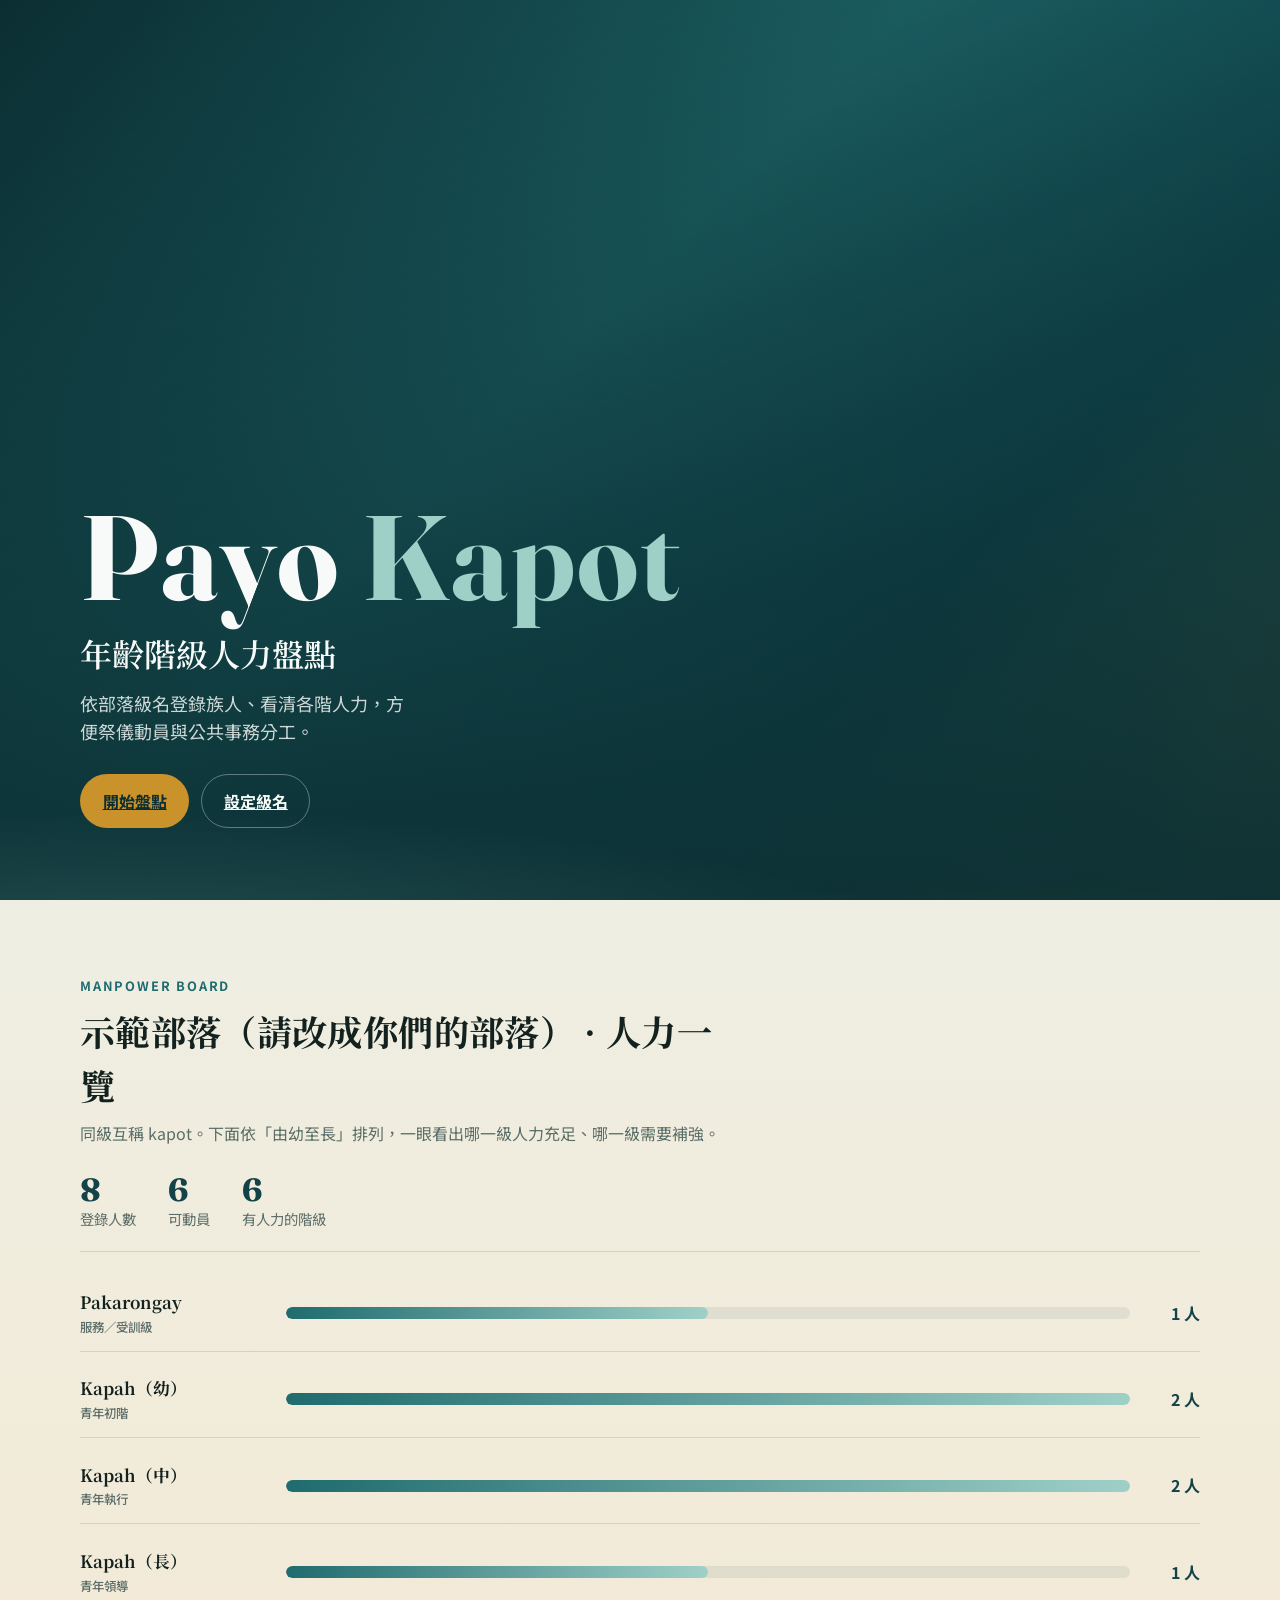
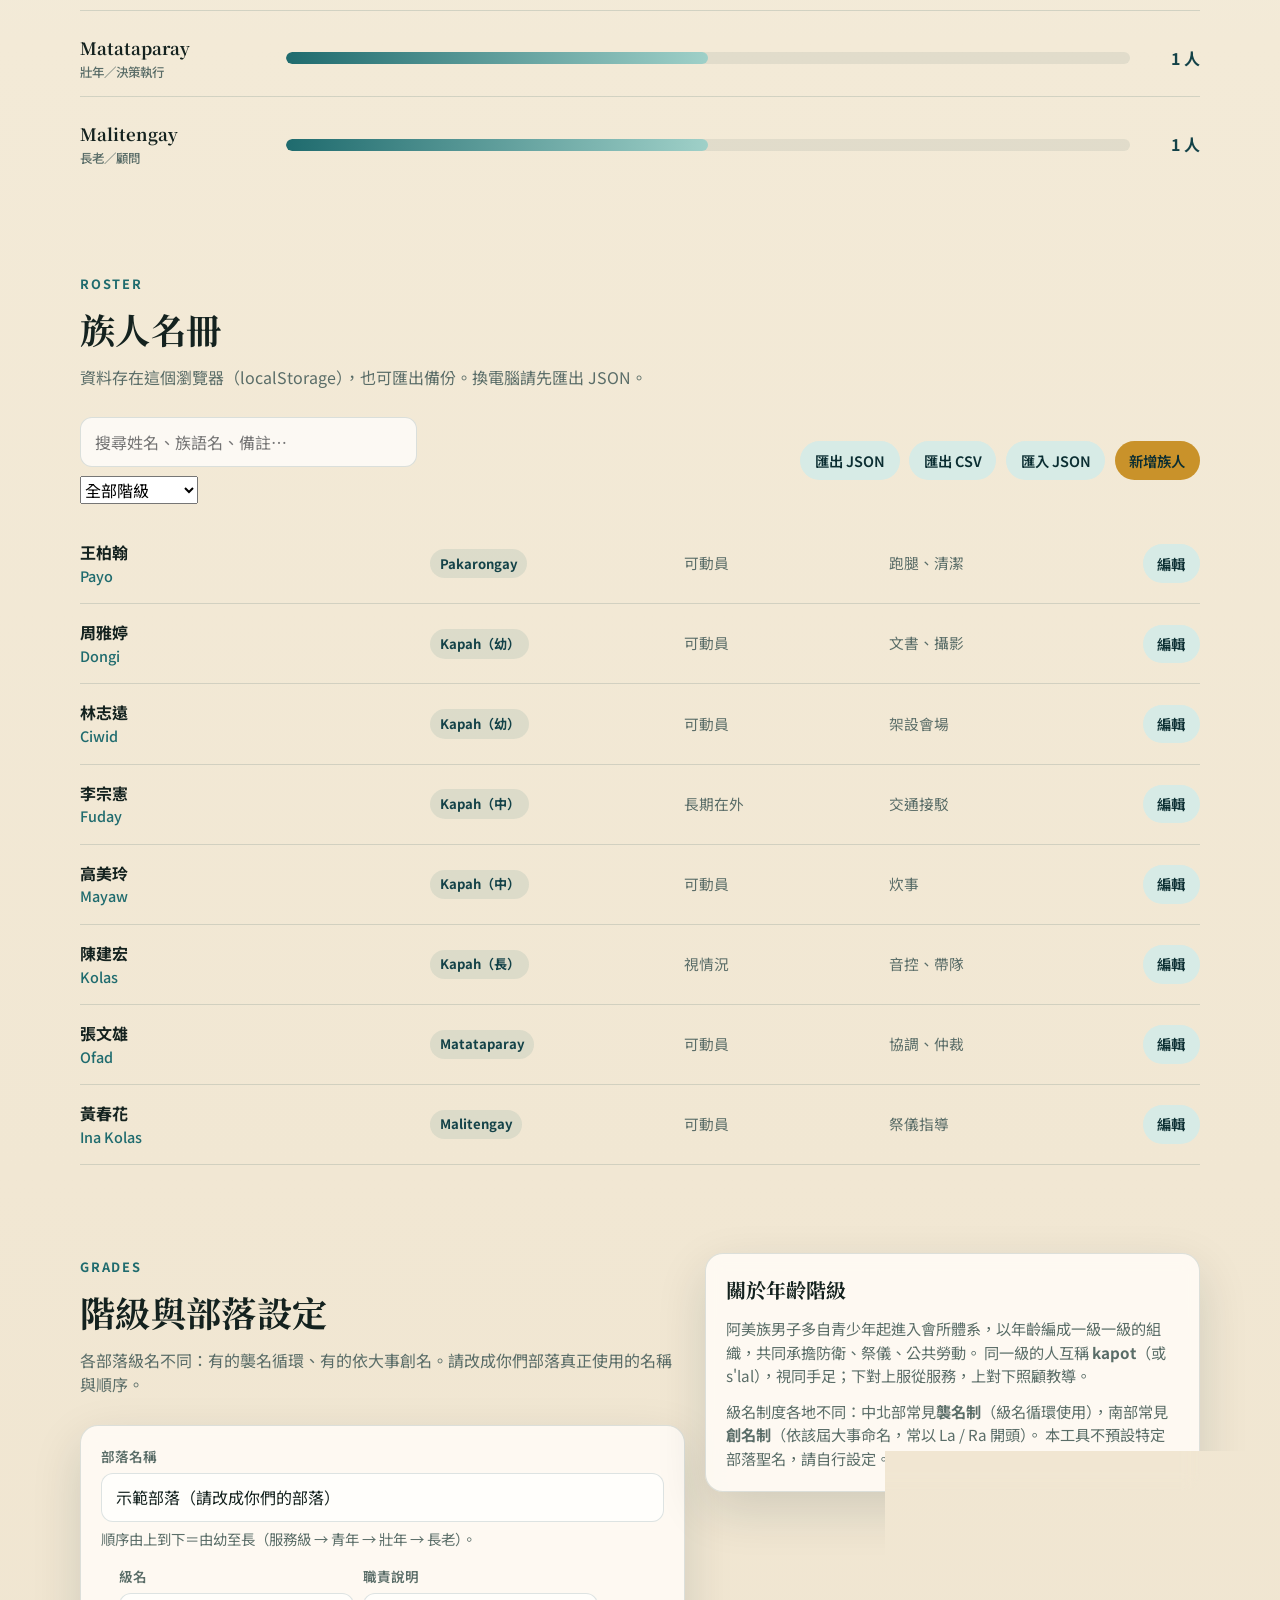
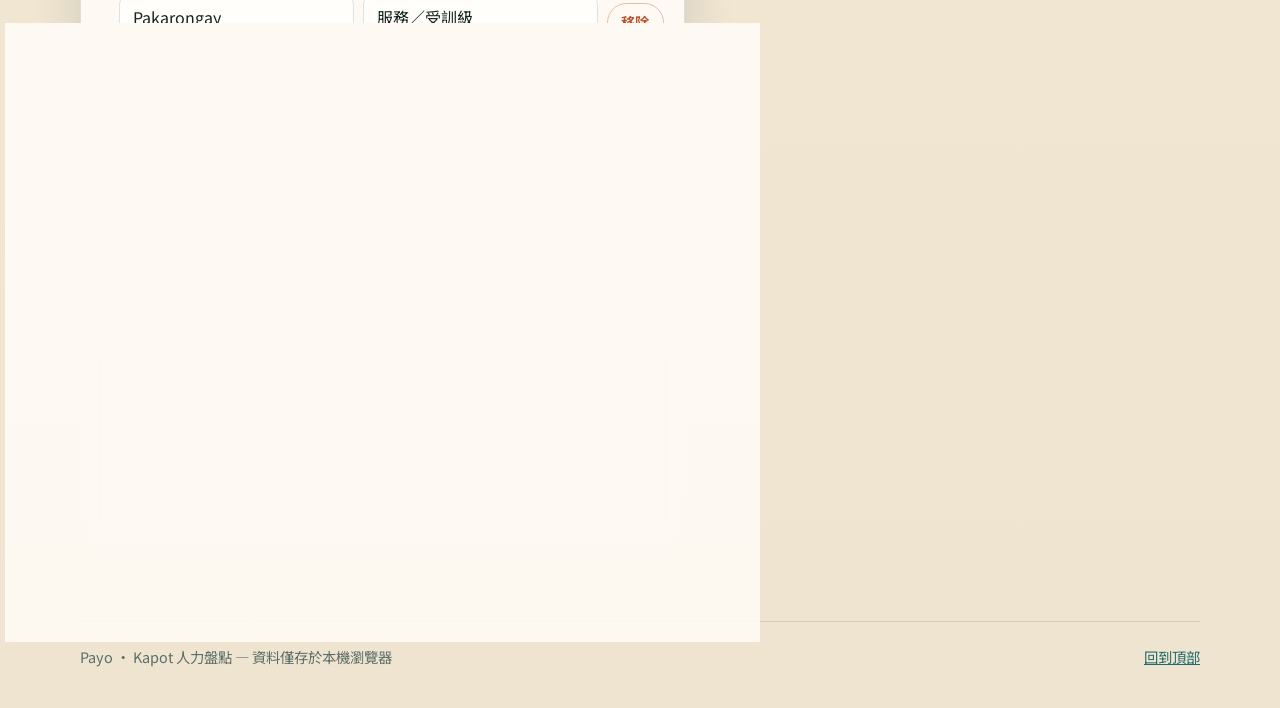
==== commit a0cbbb1d: "Add Amis kapot manpower inventory web app Single-page tool for tribal roster tracking by age grade (" ====
--- a/index.html
+++ b/index.html
@@ -1,1067 +1,1160 @@
 <!DOCTYPE html>
-<html lang="zh-TW">
+<html lang="zh-Hant">
 <head>
-  <meta charset="UTF-8" />
-  <meta name="viewport" content="width=device-width, initial-scale=1.0" />
-  <title>阿美語族語教室 — 廣播教學產生器</title>
-  <style>
-    /* ── Reset & Base ── */
-    *, *::before, *::after { box-sizing: border-box; margin: 0; padding: 0; }
-    :root {
-      --clay:    #C1440E;
-      --earth:   #8B4513;
-      --gold:    #D4A017;
-      --green:   #2D6A4F;
-      --navy:    #1A3C5E;
-      --cream:   #FAF6EE;
-      --light:   #FDF9F4;
-      --dark:    #1C1208;
-      --gray:    #6B6460;
-      --border:  #E8DFCE;
-      --shadow:  0 4px 24px rgba(0,0,0,.10);
-      --radius:  14px;
-      --font:    'Noto Sans TC', 'Microsoft JhengHei', sans-serif;
+<meta charset="UTF-8">
+<meta name="viewport" content="width=device-width, initial-scale=1.0">
+<title>Payo · Kapot 人力盤點</title>
+<meta name="description" content="以阿美族年齡階級（kapot）為核心的部落人力盤點工具：登錄族人、依級名統計、匯出名冊，協助祭儀與公共事務動員。">
+<link rel="preconnect" href="https://fonts.googleapis.com">
+<link rel="preconnect" href="https://fonts.gstatic.com" crossorigin>
+<link href="https://fonts.googleapis.com/css2?family=Fraunces:opsz,wght@9..144,500;9..144,700&family=Noto+Sans+TC:wght@400;500;700&family=Noto+Serif+TC:wght@600;700&display=swap" rel="stylesheet">
+<style>
+  :root {
+    --sea-ink: #0b2e32;
+    --sea-deep: #134248;
+    --lagoon: #1f6b6e;
+    --foam: #9fd0c8;
+    --mist: #d7ebe6;
+    --sand: #f3ead7;
+    --millet: #c9922a;
+    --ember: #b5522a;
+    --ink: #14221f;
+    --muted: #5a6d68;
+    --line: rgba(19, 66, 72, 0.14);
+    --panel: rgba(255, 252, 246, 0.88);
+    --shadow: 0 18px 50px rgba(11, 46, 50, 0.14);
+    --radius: 18px;
+    --font-display: "Fraunces", "Noto Serif TC", serif;
+    --font-serif: "Noto Serif TC", "Fraunces", serif;
+    --font-sans: "Noto Sans TC", sans-serif;
+  }
+
+  * { box-sizing: border-box; }
+  html { scroll-behavior: smooth; }
+  body {
+    margin: 0;
+    color: var(--ink);
+    font-family: var(--font-sans);
+    background:
+      radial-gradient(1200px 600px at 10% -10%, rgba(159, 208, 200, 0.45), transparent 60%),
+      radial-gradient(900px 500px at 90% 0%, rgba(201, 146, 42, 0.18), transparent 55%),
+      linear-gradient(180deg, #e8f3f0 0%, var(--sand) 42%, #efe4cf 100%);
+    min-height: 100vh;
+    line-height: 1.55;
+  }
+
+  button, input, select, textarea { font: inherit; }
+  button { cursor: pointer; }
+  a { color: var(--lagoon); }
+
+  .skip {
+    position: absolute;
+    left: -999px;
+    top: 0;
+    background: var(--sea-ink);
+    color: white;
+    padding: 8px 12px;
+    z-index: 100;
+  }
+  .skip:focus { left: 8px; top: 8px; }
+
+  /* —— Hero —— */
+  .hero {
+    position: relative;
+    min-height: 100svh;
+    display: grid;
+    align-items: end;
+    overflow: hidden;
+    color: #f7faf8;
+    isolation: isolate;
+  }
+
+  .hero-bg {
+    position: absolute;
+    inset: 0;
+    z-index: -2;
+    background:
+      linear-gradient(180deg, rgba(11, 46, 50, 0.25) 0%, rgba(11, 46, 50, 0.55) 45%, rgba(11, 46, 50, 0.92) 100%),
+      radial-gradient(ellipse 80% 50% at 50% 100%, rgba(31, 107, 110, 0.55), transparent 70%),
+      linear-gradient(135deg, #0b2e32 0%, #1f6b6e 42%, #0f4a52 70%, #c9922a 160%);
+  }
+
+  .hero-waves {
+    position: absolute;
+    inset: auto 0 0;
+    height: 42%;
+    z-index: -1;
+    opacity: 0.55;
+    background:
+      radial-gradient(ellipse 120% 80% at 10% 120%, rgba(159, 208, 200, 0.35), transparent 55%),
+      radial-gradient(ellipse 90% 70% at 80% 130%, rgba(201, 146, 42, 0.28), transparent 50%);
+    animation: tide 12s ease-in-out infinite alternate;
+  }
+
+  .hero-motif {
+    position: absolute;
+    inset: 0;
+    z-index: -1;
+    opacity: 0.22;
+    background-image:
+      repeating-linear-gradient(
+        -18deg,
+        transparent 0 18px,
+        rgba(255, 255, 255, 0.035) 18px 19px
+      );
+    mask-image: linear-gradient(180deg, black 20%, transparent 85%);
+  }
+
+  .hero-inner {
+    width: min(1120px, calc(100% - 2rem));
+    margin: 0 auto;
+    padding: 5.5rem 0 4.5rem;
+  }
+
+  .brand {
+    font-family: var(--font-display);
+    font-size: clamp(3.4rem, 12vw, 7.5rem);
+    font-weight: 700;
+    letter-spacing: 0.02em;
+    line-height: 0.92;
+    margin: 0 0 1rem;
+    animation: rise 1s cubic-bezier(.2,.8,.2,1) both;
+  }
+
+  .brand em {
+    font-style: normal;
+    color: var(--foam);
+  }
+
+  .hero h1 {
+    font-family: var(--font-serif);
+    font-size: clamp(1.35rem, 3.4vw, 2rem);
+    font-weight: 600;
+    margin: 0 0 0.75rem;
+    max-width: 16ch;
+    animation: rise 1s 0.12s cubic-bezier(.2,.8,.2,1) both;
+  }
+
+  .hero-lead {
+    margin: 0 0 1.75rem;
+    max-width: 34ch;
+    color: rgba(247, 250, 248, 0.82);
+    font-size: clamp(1rem, 2.2vw, 1.125rem);
+    animation: rise 1s 0.22s cubic-bezier(.2,.8,.2,1) both;
+  }
+
+  .cta-row {
+    display: flex;
+    flex-wrap: wrap;
+    gap: 0.75rem;
+    animation: rise 1s 0.34s cubic-bezier(.2,.8,.2,1) both;
+  }
+
+  .btn {
+    appearance: none;
+    border: 1px solid transparent;
+    border-radius: 999px;
+    padding: 0.85rem 1.35rem;
+    font-weight: 700;
+    transition: transform .18s ease, background .18s ease, border-color .18s ease, color .18s ease;
+  }
+  .btn:hover { transform: translateY(-2px); }
+  .btn:active { transform: translateY(0); }
+  .btn-primary {
+    background: var(--millet);
+    color: var(--sea-ink);
+  }
+  .btn-primary:hover { background: #d9a63a; }
+  .btn-ghost {
+    background: transparent;
+    color: #f7faf8;
+    border-color: rgba(247, 250, 248, 0.35);
+  }
+  .btn-ghost:hover { border-color: #f7faf8; background: rgba(255,255,255,0.06); }
+  .btn-soft {
+    background: var(--mist);
+    color: var(--sea-ink);
+    border-color: transparent;
+  }
+  .btn-soft:hover { background: #c7e4de; }
+  .btn-danger {
+    background: transparent;
+    color: var(--ember);
+    border-color: rgba(181, 82, 42, 0.35);
+  }
+  .btn-danger:hover { background: rgba(181, 82, 42, 0.08); }
+  .btn-small {
+    padding: 0.45rem 0.85rem;
+    font-size: 0.9rem;
+    font-weight: 600;
+  }
+
+  /* —— Layout —— */
+  .wrap {
+    width: min(1120px, calc(100% - 2rem));
+    margin: 0 auto;
+  }
+
+  .section {
+    padding: 4.5rem 0 1rem;
+  }
+
+  .section-head {
+    margin-bottom: 1.75rem;
+    max-width: 40rem;
+  }
+
+  .section-kicker {
+    display: inline-block;
+    font-size: 0.8rem;
+    letter-spacing: 0.14em;
+    text-transform: uppercase;
+    color: var(--lagoon);
+    font-weight: 700;
+    margin-bottom: 0.5rem;
+  }
+
+  .section h2 {
+    font-family: var(--font-serif);
+    font-size: clamp(1.6rem, 3vw, 2.2rem);
+    margin: 0 0 0.5rem;
+    letter-spacing: 0.01em;
+  }
+
+  .section-head p {
+    margin: 0;
+    color: var(--muted);
+  }
+
+  .toolbar {
+    display: flex;
+    flex-wrap: wrap;
+    gap: 0.75rem;
+    align-items: center;
+    justify-content: space-between;
+    margin-bottom: 1.25rem;
+  }
+
+  .toolbar-left, .toolbar-right {
+    display: flex;
+    flex-wrap: wrap;
+    gap: 0.6rem;
+    align-items: center;
+  }
+
+  .field {
+    display: grid;
+    gap: 0.35rem;
+  }
+
+  .field label {
+    font-size: 0.85rem;
+    color: var(--muted);
+    font-weight: 600;
+  }
+
+  .field input,
+  .field select,
+  .field textarea,
+  .search-input {
+    width: 100%;
+    border: 1px solid var(--line);
+    background: rgba(255,255,255,0.72);
+    border-radius: 12px;
+    padding: 0.7rem 0.85rem;
+    color: var(--ink);
+    outline: none;
+    transition: border-color .15s ease, box-shadow .15s ease;
+  }
+
+  .field input:focus,
+  .field select:focus,
+  .field textarea:focus,
+  .search-input:focus {
+    border-color: var(--lagoon);
+    box-shadow: 0 0 0 3px rgba(31, 107, 110, 0.15);
+  }
+
+  .search-input { min-width: min(100%, 240px); }
+
+  /* —— Ladder / stats —— */
+  .ladder {
+    display: grid;
+    gap: 0.65rem;
+  }
+
+  .ladder-row {
+    display: grid;
+    grid-template-columns: minmax(7rem, 12rem) 1fr auto;
+    gap: 0.85rem;
+    align-items: center;
+    padding: 0.85rem 0;
+    border-bottom: 1px solid var(--line);
+    opacity: 0;
+    transform: translateY(10px);
+    animation: rise 0.7s cubic-bezier(.2,.8,.2,1) forwards;
+  }
+
+  .ladder-row:last-child { border-bottom: 0; }
+
+  .ladder-name {
+    font-family: var(--font-serif);
+    font-weight: 700;
+    font-size: 1.05rem;
+  }
+
+  .ladder-meta {
+    display: block;
+    font-family: var(--font-sans);
+    font-size: 0.78rem;
+    font-weight: 500;
+    color: var(--muted);
+    margin-top: 0.15rem;
+  }
+
+  .bar-track {
+    height: 12px;
+    background: rgba(19, 66, 72, 0.08);
+    border-radius: 999px;
+    overflow: hidden;
+  }
+
+  .bar-fill {
+    height: 100%;
+    width: 0;
+    background: linear-gradient(90deg, var(--lagoon), var(--foam));
+    border-radius: inherit;
+    transition: width 0.8s cubic-bezier(.2,.8,.2,1);
+  }
+
+  .ladder-count {
+    font-variant-numeric: tabular-nums;
+    font-weight: 700;
+    color: var(--sea-deep);
+    min-width: 3.5rem;
+    text-align: right;
+  }
+
+  .summary-strip {
+    display: flex;
+    flex-wrap: wrap;
+    gap: 1.25rem 2rem;
+    margin-bottom: 1.5rem;
+    padding-bottom: 1.25rem;
+    border-bottom: 1px solid var(--line);
+  }
+
+  .summary-item strong {
+    display: block;
+    font-family: var(--font-display);
+    font-size: 2rem;
+    line-height: 1;
+    color: var(--sea-deep);
+  }
+
+  .summary-item span {
+    color: var(--muted);
+    font-size: 0.9rem;
+  }
+
+  /* —— Members —— */
+  .member-grid {
+    display: grid;
+    gap: 0;
+  }
+
+  .member-row {
+    display: grid;
+    grid-template-columns: 1.4fr 1fr 0.8fr 1fr auto;
+    gap: 0.75rem;
+    align-items: center;
+    padding: 1rem 0;
+    border-bottom: 1px solid var(--line);
+  }
+
+  .member-row:hover { background: rgba(255,255,255,0.35); }
+
+  .member-name {
+    font-weight: 700;
+  }
+
+  .member-amis {
+    display: block;
+    color: var(--lagoon);
+    font-size: 0.9rem;
+    font-weight: 500;
+  }
+
+  .member-muted { color: var(--muted); font-size: 0.92rem; }
+
+  .badge {
+    display: inline-flex;
+    align-items: center;
+    gap: 0.35rem;
+    font-size: 0.82rem;
+    font-weight: 700;
+    color: var(--sea-deep);
+    background: rgba(31, 107, 110, 0.1);
+    padding: 0.28rem 0.6rem;
+    border-radius: 999px;
+  }
+
+  .empty {
+    padding: 2.5rem 0;
+    color: var(--muted);
+    text-align: center;
+  }
+
+  /* —— Forms / panels —— */
+  .panel {
+    background: var(--panel);
+    border: 1px solid var(--line);
+    border-radius: var(--radius);
+    box-shadow: var(--shadow);
+    padding: 1.25rem;
+    backdrop-filter: blur(8px);
+  }
+
+  .form-grid {
+    display: grid;
+    grid-template-columns: repeat(2, minmax(0, 1fr));
+    gap: 0.9rem;
+  }
+
+  .form-grid .full { grid-column: 1 / -1; }
+
+  .form-actions {
+    display: flex;
+    flex-wrap: wrap;
+    gap: 0.6rem;
+    margin-top: 1rem;
+  }
+
+  .grade-list {
+    display: grid;
+    gap: 0.65rem;
+  }
+
+  .grade-item {
+    display: grid;
+    grid-template-columns: auto 1fr 1fr auto;
+    gap: 0.55rem;
+    align-items: end;
+  }
+
+  .grade-item . ord {
+    width: 2.2rem;
+    text-align: center;
+    font-weight: 700;
+    color: var(--muted);
+    padding-bottom: 0.75rem;
+  }
+
+  .hint {
+    color: var(--muted);
+    font-size: 0.9rem;
+    margin: 0.35rem 0 0;
+  }
+
+  .split {
+    display: grid;
+    grid-template-columns: 1.1fr 0.9fr;
+    gap: 1.25rem;
+    align-items: start;
+  }
+
+  /* —— Modal —— */
+  .modal-backdrop {
+    position: fixed;
+    inset: 0;
+    background: rgba(11, 46, 50, 0.55);
+    display: none;
+    align-items: center;
+    justify-content: center;
+    padding: 1rem;
+    z-index: 50;
+  }
+  .modal-backdrop.open { display: flex; }
+  .modal {
+    width: min(560px, 100%);
+    max-height: min(90vh, 820px);
+    overflow: auto;
+    background: #fffaf2;
+    border-radius: 22px;
+    padding: 1.35rem;
+    box-shadow: var(--shadow);
+    animation: rise 0.35s cubic-bezier(.2,.8,.2,1);
+  }
+  .modal h3 {
+    font-family: var(--font-serif);
+    margin: 0 0 1rem;
+    font-size: 1.35rem;
+  }
+
+  footer {
+    padding: 3.5rem 0 2.5rem;
+    color: var(--muted);
+    font-size: 0.9rem;
+  }
+
+  footer .wrap {
+    border-top: 1px solid var(--line);
+    padding-top: 1.5rem;
+    display: flex;
+    flex-wrap: wrap;
+    gap: 0.75rem 1.5rem;
+    justify-content: space-between;
+  }
+
+  @keyframes rise {
+    from { opacity: 0; transform: translateY(16px); }
+    to { opacity: 1; transform: translateY(0); }
+  }
+
+  @keyframes tide {
+    from { transform: translateY(0); }
+    to { transform: translateY(-10px); }
+  }
+
+  @media (max-width: 860px) {
+    .split { grid-template-columns: 1fr; }
+    .member-row {
+      grid-template-columns: 1fr 1fr;
+      gap: 0.4rem 0.75rem;
     }
-    html { scroll-behavior: smooth; }
-    body {
-      font-family: var(--font);
-      background: var(--light);
-      color: var(--dark);
-      line-height: 1.7;
+    .member-row .span-2 { grid-column: 1 / -1; }
+    .member-actions { grid-column: 1 / -1; justify-self: start; }
+    .grade-item { grid-template-columns: auto 1fr; }
+    .grade-item .ord { padding-bottom: 0; align-self: center; }
+  }
+
+  @media (max-width: 560px) {
+    .form-grid { grid-template-columns: 1fr; }
+    .ladder-row { grid-template-columns: 1fr; gap: 0.4rem; }
+    .ladder-count { text-align: left; }
+    .hero-inner { padding: 4.5rem 0 3.5rem; }
+  }
+
+  @media (prefers-reduced-motion: reduce) {
+    *, *::before, *::after {
+      animation-duration: 0.01ms !important;
+      animation-iteration-count: 1 !important;
+      transition-duration: 0.01ms !important;
     }
-    a { color: inherit; text-decoration: none; }
-
-    /* ── Pattern Background ── */
-    .pattern-bg {
-      background-color: var(--navy);
-      background-image:
-        repeating-linear-gradient(45deg,  transparent, transparent 10px, rgba(255,255,255,.03) 10px, rgba(255,255,255,.03) 20px),
-        repeating-linear-gradient(-45deg, transparent, transparent 10px, rgba(255,255,255,.03) 10px, rgba(255,255,255,.03) 20px);
-    }
-
-    /* ── Nav ── */
-    nav {
-      position: sticky; top: 0; z-index: 100;
-      background: rgba(26,60,94,.96);
-      backdrop-filter: blur(10px);
-      padding: 0 2rem;
-      display: flex; align-items: center; justify-content: space-between;
-      height: 60px;
-    }
-    .nav-logo { color: #fff; font-size: 1.1rem; font-weight: 700; display: flex; align-items: center; gap: .5rem; }
-    .nav-logo span { font-size: 1.4rem; }
-    .nav-links { display: flex; gap: 1.5rem; }
-    .nav-links a { color: rgba(255,255,255,.8); font-size: .9rem; transition: color .2s; }
-    .nav-links a:hover { color: var(--gold); }
-
-    /* ── Hero ── */
-    .hero {
-      min-height: 92vh;
-      display: flex; flex-direction: column; align-items: center; justify-content: center;
-      text-align: center;
-      padding: 5rem 2rem;
-      position: relative; overflow: hidden;
-    }
-    .hero::before {
-      content: '';
-      position: absolute; inset: 0;
-      background: linear-gradient(160deg, var(--navy) 0%, #0d2137 60%, #1a1a0a 100%);
-    }
-    .hero-decor {
-      position: absolute; inset: 0; pointer-events: none;
-      background-image:
-        radial-gradient(circle at 20% 50%, rgba(193,68,14,.15) 0%, transparent 50%),
-        radial-gradient(circle at 80% 30%, rgba(45,106,79,.15) 0%, transparent 50%);
-    }
-    .hero-content { position: relative; z-index: 1; max-width: 720px; }
-    .hero-badge {
-      display: inline-block;
-      background: rgba(212,160,23,.15);
-      border: 1px solid rgba(212,160,23,.4);
-      color: var(--gold);
-      padding: .3rem 1rem; border-radius: 99px;
-      font-size: .85rem; letter-spacing: .05em;
-      margin-bottom: 1.5rem;
-    }
-    .hero h1 {
-      font-size: clamp(2.2rem, 5vw, 3.6rem);
-      color: #fff; font-weight: 800; line-height: 1.2;
-      margin-bottom: 1rem;
-    }
-    .hero h1 em { color: var(--gold); font-style: normal; }
-    .hero p {
-      color: rgba(255,255,255,.75);
-      font-size: clamp(1rem, 2vw, 1.2rem);
-      margin-bottom: 2.5rem; max-width: 560px; margin-left: auto; margin-right: auto;
-    }
-    .hero-cta { display: flex; gap: 1rem; justify-content: center; flex-wrap: wrap; }
-    .btn {
-      padding: .8rem 2rem; border-radius: 99px;
-      font-size: 1rem; font-weight: 600; cursor: pointer;
-      border: none; transition: all .25s; display: inline-flex; align-items: center; gap: .5rem;
-    }
-    .btn-primary { background: var(--clay); color: #fff; box-shadow: 0 4px 16px rgba(193,68,14,.4); }
-    .btn-primary:hover { background: #a83508; transform: translateY(-2px); }
-    .btn-outline { background: transparent; color: #fff; border: 1px solid rgba(255,255,255,.4); }
-    .btn-outline:hover { background: rgba(255,255,255,.1); transform: translateY(-2px); }
-    .hero-stats {
-      position: relative; z-index: 1;
-      margin-top: 4rem;
-      display: flex; gap: 2.5rem; justify-content: center; flex-wrap: wrap;
-    }
-    .stat { color: rgba(255,255,255,.9); text-align: center; }
-    .stat-num { font-size: 2rem; font-weight: 800; color: var(--gold); display: block; }
-    .stat-label { font-size: .85rem; color: rgba(255,255,255,.6); }
-
-    /* ── Section Base ── */
-    section { padding: 5rem 2rem; }
-    .container { max-width: 960px; margin: 0 auto; }
-    .section-label {
-      display: inline-block; color: var(--clay); font-size: .85rem;
-      font-weight: 700; letter-spacing: .1em; text-transform: uppercase;
-      margin-bottom: .5rem;
-    }
-    .section-title { font-size: clamp(1.6rem, 3vw, 2.2rem); font-weight: 800; margin-bottom: .75rem; }
-    .section-sub { color: var(--gray); font-size: 1.05rem; max-width: 540px; }
-
-    /* ── Features ── */
-    #features { background: var(--cream); }
-    .features-grid {
-      display: grid; grid-template-columns: repeat(auto-fit, minmax(260px, 1fr));
-      gap: 1.5rem; margin-top: 3rem;
-    }
-    .feature-card {
-      background: #fff; border-radius: var(--radius);
-      padding: 2rem; border: 1px solid var(--border);
-      box-shadow: var(--shadow); transition: transform .25s;
-    }
-    .feature-card:hover { transform: translateY(-4px); }
-    .feature-icon { font-size: 2.2rem; margin-bottom: 1rem; }
-    .feature-card h3 { font-size: 1.1rem; font-weight: 700; margin-bottom: .5rem; }
-    .feature-card p { color: var(--gray); font-size: .95rem; }
-
-    /* ── Generator ── */
-    #generator { background: var(--light); }
-    .generator-box {
-      background: #fff; border-radius: var(--radius);
-      border: 1px solid var(--border); box-shadow: var(--shadow);
-      overflow: hidden; margin-top: 2.5rem;
-    }
-    .gen-header {
-      background: linear-gradient(135deg, var(--navy), #0d2137);
-      padding: 1.5rem 2rem; display: flex; align-items: center; gap: 1rem;
-    }
-    .gen-header h3 { color: #fff; font-size: 1.1rem; font-weight: 700; }
-    .gen-header p { color: rgba(255,255,255,.6); font-size: .85rem; }
-    .gen-body { padding: 2rem; }
-    .form-grid { display: grid; grid-template-columns: 1fr 1fr; gap: 1.2rem; margin-bottom: 1.2rem; }
-    @media(max-width:600px){ .form-grid { grid-template-columns: 1fr; } }
-    .form-group { display: flex; flex-direction: column; gap: .4rem; }
-    .form-group.full { grid-column: 1 / -1; }
-    label { font-size: .9rem; font-weight: 600; color: var(--dark); }
-    label span { color: var(--gray); font-weight: 400; font-size: .82rem; }
-    input, select, textarea {
-      padding: .7rem 1rem; border-radius: 8px;
-      border: 1.5px solid var(--border); font-size: .95rem;
-      font-family: var(--font); background: var(--light);
-      transition: border-color .2s; outline: none;
-    }
-    input:focus, select:focus, textarea:focus { border-color: var(--navy); }
-    textarea { resize: vertical; min-height: 90px; }
-    .api-group {
-      margin-bottom: 1.2rem; padding: 1rem 1.2rem;
-      background: #FFF8E6; border: 1px solid #F0D080;
-      border-radius: 10px; display: flex; align-items: center; gap: 1rem;
-    }
-    .api-icon { font-size: 1.5rem; flex-shrink: 0; }
-    .api-group label { margin-bottom: .3rem; }
-    .api-group input { background: #fff; }
-    .api-group .api-hint { font-size: .8rem; color: #8B6914; margin-top: .3rem; }
-    .api-group .api-hint a { color: var(--earth); text-decoration: underline; }
-    .source-group {
-      margin-bottom: 1.2rem; padding: 1rem 1.2rem;
-      background: #F0F7F4; border: 1px solid #B7D4C6;
-      border-radius: 10px;
-    }
-    .source-group .source-title {
-      font-size: .9rem; font-weight: 700; margin-bottom: .7rem; color: var(--green);
-    }
-    .source-options {
-      display: flex; flex-wrap: wrap; gap: .8rem 1.2rem; margin-bottom: .9rem;
-    }
-    .source-options label {
-      display: flex; align-items: center; gap: .4rem;
-      font-weight: 500; cursor: pointer;
-    }
-    .source-options input { width: auto; padding: 0; }
-    .mode-tabs { display: flex; gap: .5rem; margin-bottom: 1.2rem; flex-wrap: wrap; }
-    .mode-tab {
-      padding: .45rem 1.1rem; border-radius: 99px; border: 1.5px solid var(--border);
-      font-size: .88rem; font-weight: 600; cursor: pointer; transition: all .2s;
-      background: transparent; color: var(--gray);
-    }
-    .mode-tab.active { background: var(--navy); color: #fff; border-color: var(--navy); }
-    .manual-fields { display: none; }
-    .manual-fields.show { display: block; }
-    .gen-footer { padding: 0 2rem 2rem; display: flex; align-items: center; gap: 1rem; flex-wrap: wrap; }
-    .btn-generate {
-      background: var(--clay); color: #fff; padding: .85rem 2.2rem;
-      border-radius: 99px; font-size: 1rem; font-weight: 700;
-      border: none; cursor: pointer; transition: all .25s;
-      display: flex; align-items: center; gap: .6rem;
-    }
-    .btn-generate:hover { background: #a83508; transform: translateY(-2px); }
-    .btn-generate:disabled { background: #ccc; cursor: not-allowed; transform: none; }
-    .gen-note { font-size: .85rem; color: var(--gray); }
-
-    /* ── Output ── */
-    #output-section { display: none; background: var(--cream); padding: 3rem 2rem; }
-    .output-box {
-      background: #fff; border-radius: var(--radius);
-      border: 1px solid var(--border); box-shadow: var(--shadow); overflow: hidden;
-    }
-    .output-header {
-      background: linear-gradient(135deg, var(--green), #1a4030);
-      padding: 1.2rem 1.5rem; display: flex; align-items: center; justify-content: space-between;
-    }
-    .output-header h3 { color: #fff; font-weight: 700; }
-    .output-actions { display: flex; gap: .5rem; }
-    .btn-sm {
-      padding: .4rem .9rem; border-radius: 99px; font-size: .82rem;
-      font-weight: 600; border: 1px solid rgba(255,255,255,.4);
-      background: transparent; color: #fff; cursor: pointer; transition: all .2s;
-    }
-    .btn-sm:hover { background: rgba(255,255,255,.15); }
-    .output-content {
-      display: block;
-      width: 100%;
-      min-height: 600px;
-      padding: 2rem;
-      white-space: pre-wrap;
-      font-size: .92rem;
-      line-height: 1.9;
-      font-family: 'Courier New', 'Noto Sans Mono', monospace;
-      background: #1e1e2e;
-      color: #cdd6f4;
-      border: none;
-      outline: none;
-      resize: vertical;
-      box-sizing: border-box;
-    }
-    .loading-msg {
-      padding: 3rem; text-align: center; color: var(--gray);
-      font-size: 1rem;
-    }
-    .loading-msg .spinner {
-      width: 40px; height: 40px; border: 3px solid var(--border);
-      border-top-color: var(--clay); border-radius: 50%;
-      animation: spin 1s linear infinite; margin: 0 auto 1rem;
-    }
-    @keyframes spin { to { transform: rotate(360deg); } }
-
-    /* ── Episodes ── */
-    #episodes { background: #fff; }
-    .ep-grid { display: grid; grid-template-columns: repeat(auto-fill, minmax(280px, 1fr)); gap: 1.2rem; margin-top: 2.5rem; }
-    .ep-card {
-      border-radius: var(--radius); border: 1px solid var(--border);
-      padding: 1.5rem; transition: all .25s; cursor: pointer;
-      background: var(--light);
-    }
-    .ep-card:hover { border-color: var(--clay); box-shadow: var(--shadow); transform: translateY(-3px); }
-    .ep-num { font-size: .8rem; color: var(--clay); font-weight: 700; margin-bottom: .4rem; }
-    .ep-title { font-size: 1.05rem; font-weight: 700; margin-bottom: .5rem; }
-    .ep-tags { display: flex; flex-wrap: wrap; gap: .4rem; }
-    .ep-tag {
-      background: var(--cream); border: 1px solid var(--border);
-      padding: .2rem .6rem; border-radius: 99px; font-size: .78rem; color: var(--gray);
-    }
-
-    /* ── How It Works ── */
-    #how { background: var(--cream); }
-    .steps { display: flex; gap: 2rem; margin-top: 3rem; flex-wrap: wrap; }
-    .step { flex: 1; min-width: 200px; text-align: center; }
-    .step-num {
-      width: 52px; height: 52px; border-radius: 50%;
-      background: var(--clay); color: #fff;
-      font-size: 1.3rem; font-weight: 800;
-      display: flex; align-items: center; justify-content: center;
-      margin: 0 auto 1rem;
-    }
-    .step h4 { font-size: 1rem; font-weight: 700; margin-bottom: .4rem; }
-    .step p { font-size: .9rem; color: var(--gray); }
-    .step-arrow { align-self: center; font-size: 1.5rem; color: var(--border); flex-shrink: 0; }
-
-    /* ── CTA Banner ── */
-    .cta-banner {
-      background: linear-gradient(135deg, var(--clay), var(--earth));
-      padding: 4rem 2rem; text-align: center; color: #fff;
-    }
-    .cta-banner h2 { font-size: 2rem; font-weight: 800; margin-bottom: 1rem; }
-    .cta-banner p { opacity: .85; margin-bottom: 2rem; font-size: 1.05rem; }
-
-    /* ── Footer ── */
-    footer {
-      background: var(--dark); color: rgba(255,255,255,.5);
-      padding: 2rem; text-align: center; font-size: .88rem;
-    }
-    footer strong { color: rgba(255,255,255,.8); }
-    footer a { color: rgba(255,255,255,.75); text-decoration: underline; }
-
-    /* ── Error ── */
-    .error-msg {
-      background: #FEF0EE; border: 1px solid #F5C0B0;
-      color: #8B2010; border-radius: 10px;
-      padding: 1rem 1.5rem; font-size: .92rem; margin: 1rem 2rem;
-    }
-
-    /* ── Responsive ── */
-    @media(max-width:640px){
-      .hero-stats { gap: 1.5rem; }
-      .steps { flex-direction: column; }
-      .step-arrow { transform: rotate(90deg); }
-      nav { padding: 0 1rem; }
-      .nav-links { display: none; }
-    }
-  </style>
+  }
+</style>
 </head>
 <body>
-
-<!-- NAV -->
-<nav>
-  <div class="nav-logo"><span>📻</span> 阿美語族語教室</div>
-  <div class="nav-links">
-    <a href="#features">功能</a>
-    <a href="#generator">開始產生</a>
-    <a href="#episodes">已播集數</a>
-    <a href="#how">使用說明</a>
-  </div>
-</nav>
-
-<!-- HERO -->
-<section class="hero pattern-bg">
-  <div class="hero-decor"></div>
-  <div class="hero-content">
-    <div class="hero-badge">🌊 阿美族語言傳承計畫</div>
-    <h1>用 AI 製作<br><em>族語廣播教學</em></h1>
-    <p>輸入主題或讓 AI 自動選詞，串接阿美語萌典與族語 E 樂園，幾秒鐘就能產生一集完整廣播教學逐字稿。</p>
-    <div class="hero-cta">
-      <a href="#generator" class="btn btn-primary">🎙️ 立即產生一集</a>
-      <a href="#episodes" class="btn btn-outline">📖 查看範例集數</a>
+<a class="skip" href="#board">跳到盤點看板</a>
+
+<header class="hero" id="top">
+  <div class="hero-bg" aria-hidden="true"></div>
+  <div class="hero-waves" aria-hidden="true"></div>
+  <div class="hero-motif" aria-hidden="true"></div>
+  <div class="hero-inner">
+    <p class="brand">Payo <em>Kapot</em></p>
+    <h1>年齡階級人力盤點</h1>
+    <p class="hero-lead">依部落級名登錄族人、看清各階人力，方便祭儀動員與公共事務分工。</p>
+    <div class="cta-row">
+      <a class="btn btn-primary" href="#board">開始盤點</a>
+      <a class="btn btn-ghost" href="#grades">設定級名</a>
     </div>
   </div>
-  <div class="hero-stats">
-    <div class="stat"><span class="stat-num">20+</span><span class="stat-label">可用教學主題</span></div>
-    <div class="stat"><span class="stat-num">2</span><span class="stat-label">詞彙資料來源</span></div>
-    <div class="stat"><span class="stat-num">5</span><span class="stat-label">阿美語方言可選</span></div>
-  </div>
-</section>
-
-<!-- FEATURES -->
-<section id="features">
-  <div class="container">
-    <div class="section-label">為什麼用這個</div>
-    <div class="section-title">族語傳承，從廣播開始</div>
-    <p class="section-sub">專為阿美語廣播教學設計，每集都是可直接播出的逐字稿。</p>
-    <div class="features-grid">
-      <div class="feature-card">
-        <div class="feature-icon">🔍</div>
-        <h3>雙來源即時查驗</h3>
-        <p>每個詞彙同時查詢<strong>阿美語萌典</strong>與<strong>族語 E 樂園</strong>千詞表／例句，確保發音、例句正確。</p>
+</header>
+
+<main>
+  <section class="section" id="board">
+    <div class="wrap">
+      <div class="section-head">
+        <span class="section-kicker">Manpower board</span>
+        <h2 id="tribeTitle">部落人力一覽</h2>
+        <p>同級互稱 kapot。下面依「由幼至長」排列，一眼看出哪一級人力充足、哪一級需要補強。</p>
       </div>
-      <div class="feature-card">
-        <div class="feature-icon">🎙️</div>
-        <h3>廣播格式逐字稿</h3>
-        <p>老師與小美的師生對話，音節拆解、重複帶讀，可直接交給主播錄音。</p>
+
+      <div class="summary-strip" id="summaryStrip"></div>
+      <div class="ladder" id="ladder"></div>
+    </div>
+  </section>
+
+  <section class="section" id="members">
+    <div class="wrap">
+      <div class="section-head">
+        <span class="section-kicker">Roster</span>
+        <h2>族人名冊</h2>
+        <p>資料存在這個瀏覽器（localStorage），也可匯出備份。換電腦請先匯出 JSON。</p>
       </div>
-      <div class="feature-card">
-        <div class="feature-icon">✨</div>
-        <h3>全自動選題</h3>
-        <p>不知道要教什麼？按一下讓 AI 自動選主題、挑單字，每集都不重複。</p>
-      </div>
-      <div class="feature-card">
-        <div class="feature-icon">📋</div>
-        <h3>附完整複習表</h3>
-        <p>每集結尾自動附上本集所有阿美語詞彙與例句的複習表，並附 E 樂園練習連結。</p>
-      </div>
-      <div class="feature-card">
-        <div class="feature-icon">🌊</div>
-        <h3>文化深度兼具</h3>
-        <p>不只教單字，加入阿美族文化背景說明，讓聽眾在學語言的同時認識族群文化。</p>
-      </div>
-      <div class="feature-card">
-        <div class="feature-icon">🛡️</div>
-        <h3>方言可切換</h3>
-        <p>支援南勢、秀姑巒、海岸、馬蘭、恆春等阿美語方言，對應 E 樂園教材編號。</p>
-      </div>
-    </div>
-  </div>
-</section>
-
-<!-- GENERATOR -->
-<section id="generator">
-  <div class="container">
-    <div class="section-label">開始使用</div>
-    <div class="section-title">產生你的族語廣播教學</div>
-    <p class="section-sub">選擇全自動模式，或自訂主題與單字；詞彙可同時查萌典與族語 E 樂園。</p>
-
-    <div class="generator-box">
-      <div class="gen-header">
-        <div>
-          <h3>📻 族語教學產生器</h3>
-          <p>產生後可直接複製使用或下載</p>
+
+      <div class="toolbar">
+        <div class="toolbar-left">
+          <input class="search-input" id="searchInput" type="search" placeholder="搜尋姓名、族語名、備註…" aria-label="搜尋族人">
+          <select id="filterGrade" aria-label="篩選階級">
+            <option value="">全部階級</option>
+          </select>
+        </div>
+        <div class="toolbar-right">
+          <button class="btn btn-soft btn-small" type="button" id="btnExportJson">匯出 JSON</button>
+          <button class="btn btn-soft btn-small" type="button" id="btnExportCsv">匯出 CSV</button>
+          <label class="btn btn-soft btn-small" for="importFile">匯入 JSON
+            <input id="importFile" type="file" accept="application/json,.json" hidden>
+          </label>
+          <button class="btn btn-primary btn-small" type="button" id="btnAddMember">新增族人</button>
         </div>
       </div>
-      <div class="gen-body">
-
-        <!-- API Key -->
-        <div class="api-group">
-          <div class="api-icon">🔑</div>
-          <div style="flex:1">
-            <label for="apiKey">Gemini API 金鑰 <span>（必填，不會儲存）</span></label>
-            <input type="password" id="apiKey" placeholder="AIzaSy..." />
-            <div class="api-hint">
-              還沒有 API 金鑰？<a href="https://aistudio.google.com/app/apikey" target="_blank" rel="noopener">到 Google AI Studio 申請 →</a>
+
+      <div class="member-grid" id="memberList"></div>
+    </div>
+  </section>
+
+  <section class="section" id="grades">
+    <div class="wrap split">
+      <div>
+        <div class="section-head">
+          <span class="section-kicker">Grades</span>
+          <h2>階級與部落設定</h2>
+          <p>各部落級名不同：有的襲名循環、有的依大事創名。請改成你們部落真正使用的名稱與順序。</p>
+        </div>
+        <div class="panel">
+          <div class="form-grid">
+            <div class="field full">
+              <label for="tribeName">部落名稱</label>
+              <input id="tribeName" type="text" maxlength="80" placeholder="例如：都蘭部落 / 'Etolan">
             </div>
           </div>
+          <p class="hint">順序由上到下＝由幼至長（服務級 → 青年 → 壯年 → 長老）。</p>
+          <div class="grade-list" id="gradeEditor" style="margin-top:1rem"></div>
+          <div class="form-actions">
+            <button class="btn btn-soft btn-small" type="button" id="btnAddGrade">新增一級</button>
+            <button class="btn btn-primary btn-small" type="button" id="btnSaveGrades">儲存設定</button>
+            <button class="btn btn-danger btn-small" type="button" id="btnLoadSample">載入示範資料</button>
+          </div>
         </div>
-
-        <!-- Model Selector -->
-        <div style="margin-bottom:1.2rem; display:flex; align-items:center; gap:.8rem; flex-wrap:wrap;">
-          <div style="flex:1; min-width:200px;">
-            <label for="modelName" style="font-size:.9rem; font-weight:600;">模型選擇</label>
-            <input type="text" id="modelName" placeholder="輸入模型名稱，或按右邊按鈕自動查詢" style="margin-top:.3rem;" />
+      </div>
+
+      <aside class="panel" aria-labelledby="aboutKapot">
+        <h3 id="aboutKapot" style="font-family:var(--font-serif);margin:0 0 .75rem;font-size:1.25rem;">關於年齡階級</h3>
+        <p style="margin:0 0 .75rem;color:var(--muted);font-size:.95rem;">
+          阿美族男子多自青少年起進入會所體系，以年齡編成一級一級的組織，共同承擔防衛、祭儀、公共勞動。
+          同一級的人互稱 <strong>kapot</strong>（或 s'lal），視同手足；下對上服從服務，上對下照顧教導。
+        </p>
+        <p style="margin:0;color:var(--muted);font-size:.95rem;">
+          級名制度各地不同：中北部常見<strong>襲名制</strong>（級名循環使用），南部常見<strong>創名制</strong>（依該屆大事命名，常以 La / Ra 開頭）。
+          本工具不預設特定部落聖名，請自行設定。
+        </p>
+      </aside>
+    </div>
+  </section>
+</main>
+
+<footer>
+  <div class="wrap">
+    <span>Payo · Kapot 人力盤點 — 資料僅存於本機瀏覽器</span>
+    <a href="#top">回到頂部</a>
+  </div>
+</footer>
+
+<div class="modal-backdrop" id="memberModal" role="dialog" aria-modal="true" aria-labelledby="memberModalTitle">
+  <div class="modal">
+    <h3 id="memberModalTitle">新增族人</h3>
+    <form id="memberForm">
+      <input type="hidden" id="memberId">
+      <div class="form-grid">
+        <div class="field">
+          <label for="mName">中文姓名 *</label>
+          <input id="mName" required maxlength="60" autocomplete="name">
+        </div>
+        <div class="field">
+          <label for="mAmis">族語名</label>
+          <input id="mAmis" maxlength="60" placeholder="例如：Payo">
+        </div>
+        <div class="field">
+          <label for="mGrade">年齡階級 *</label>
+          <select id="mGrade" required></select>
+        </div>
+        <div class="field">
+          <label for="mPhone">聯絡電話</label>
+          <input id="mPhone" type="tel" maxlength="40" autocomplete="tel">
+        </div>
+        <div class="field">
+          <label for="mSkill">專長／可協助事項</label>
+          <input id="mSkill" maxlength="120" placeholder="例如：架設、炊事、音控">
+        </div>
+        <div class="field">
+          <label for="mStatus">動員狀態</label>
+          <select id="mStatus">
+            <option value="available">可動員</option>
+            <option value="limited">視情況</option>
+            <option value="away">長期在外</option>
+          </select>
+        </div>
+        <div class="field full">
+          <label for="mNote">備註</label>
+          <textarea id="mNote" rows="3" maxlength="400" placeholder="例如：負責某項祭儀工作、目前北部工作…"></textarea>
+        </div>
+      </div>
+      <div class="form-actions">
+        <button class="btn btn-primary" type="submit">儲存</button>
+        <button class="btn btn-soft" type="button" id="btnCancelMember">取消</button>
+        <button class="btn btn-danger" type="button" id="btnDeleteMember" hidden>刪除</button>
+      </div>
+    </form>
+  </div>
+</div>
+
+<script>
+(() => {
+  const STORAGE_KEY = "payo-kapot-manpower-v1";
+
+  const DEFAULT_GRADES = [
+    { id: "g1", name: "Pakarongay", role: "服務／受訓級" },
+    { id: "g2", name: "Kapah（幼）", role: "青年初階" },
+    { id: "g3", name: "Kapah（中）", role: "青年執行" },
+    { id: "g4", name: "Kapah（長）", role: "青年領導" },
+    { id: "g5", name: "Matataparay", role: "壯年／決策執行" },
+    { id: "g6", name: "Malitengay", role: "長老／顧問" },
+  ];
+
+  const STATUS_LABEL = {
+    available: "可動員",
+    limited: "視情況",
+    away: "長期在外",
+  };
+
+  const uid = () =>
+    (crypto.randomUUID && crypto.randomUUID()) ||
+    `id-${Date.now()}-${Math.random().toString(16).slice(2)}`;
+
+  const sampleData = () => ({
+    tribeName: "示範部落（請改成你們的部落）",
+    grades: DEFAULT_GRADES.map((g) => ({ ...g })),
+    members: [
+      { id: uid(), name: "林志遠", amisName: "Ciwid", gradeId: "g2", phone: "", skill: "架設會場", status: "available", note: "" },
+      { id: uid(), name: "高美玲", amisName: "Mayaw", gradeId: "g3", phone: "", skill: "炊事", status: "available", note: "協助豐年祭廚房" },
+      { id: uid(), name: "陳建宏", amisName: "Kolas", gradeId: "g4", phone: "", skill: "音控、帶隊", status: "limited", note: "平日北部上班" },
+      { id: uid(), name: "張文雄", amisName: "Ofad", gradeId: "g5", phone: "", skill: "協調、仲裁", status: "available", note: "" },
+      { id: uid(), name: "黃春花", amisName: "Ina Kolas", gradeId: "g6", phone: "", skill: "祭儀指導", status: "available", note: "" },
+      { id: uid(), name: "王柏翰", amisName: "Payo", gradeId: "g1", phone: "", skill: "跑腿、清潔", status: "available", note: "新入級" },
+      { id: uid(), name: "李宗憲", amisName: "Fuday", gradeId: "g3", phone: "", skill: "交通接駁", status: "away", note: "服役中" },
+      { id: uid(), name: "周雅婷", amisName: "Dongi", gradeId: "g2", phone: "", skill: "文書、攝影", status: "available", note: "" },
+    ],
+  });
+
+  const emptyData = () => ({
+    tribeName: "",
+    grades: DEFAULT_GRADES.map((g) => ({ ...g, id: uid() })),
+    members: [],
+  });
+
+  function load() {
+    try {
+      const raw = localStorage.getItem(STORAGE_KEY);
+      if (!raw) return sampleData();
+      const data = JSON.parse(raw);
+      if (!data || !Array.isArray(data.grades) || !Array.isArray(data.members)) {
+        return sampleData();
+      }
+      return data;
+    } catch {
+      return sampleData();
+    }
+  }
+
+  function save() {
+    localStorage.setItem(STORAGE_KEY, JSON.stringify(state));
+  }
+
+  let state = load();
+  let editingDraftGrades = null;
+
+  const $ = (id) => document.getElementById(id);
+  const tribeTitle = $("tribeTitle");
+  const summaryStrip = $("summaryStrip");
+  const ladder = $("ladder");
+  const memberList = $("memberList");
+  const filterGrade = $("filterGrade");
+  const searchInput = $("searchInput");
+  const gradeEditor = $("gradeEditor");
+  const tribeNameInput = $("tribeName");
+  const memberModal = $("memberModal");
+  const memberForm = $("memberForm");
+  const memberModalTitle = $("memberModalTitle");
+
+  function gradeById(id) {
+    return state.grades.find((g) => g.id === id);
+  }
+
+  function gradeLabel(id) {
+    const g = gradeById(id);
+    return g ? g.name : "（未設定）";
+  }
+
+  function renderSummary() {
+    const total = state.members.length;
+    const available = state.members.filter((m) => m.status === "available").length;
+    const gradesUsed = state.grades.filter((g) =>
+      state.members.some((m) => m.gradeId === g.id)
+    ).length;
+
+    summaryStrip.innerHTML = `
+      <div class="summary-item"><strong>${total}</strong><span>登錄人數</span></div>
+      <div class="summary-item"><strong>${available}</strong><span>可動員</span></div>
+      <div class="summary-item"><strong>${gradesUsed}</strong><span>有人力的階級</span></div>
+    `;
+  }
+
+  function renderLadder() {
+    const max = Math.max(
+      1,
+      ...state.grades.map(
+        (g) => state.members.filter((m) => m.gradeId === g.id).length
+      )
+    );
+
+    ladder.innerHTML = state.grades
+      .map((g, i) => {
+        const count = state.members.filter((m) => m.gradeId === g.id).length;
+        const pct = Math.round((count / max) * 100);
+        return `
+          <div class="ladder-row" style="animation-delay:${i * 60}ms">
+            <div>
+              <div class="ladder-name">${escapeHtml(g.name)}</div>
+              <span class="ladder-meta">${escapeHtml(g.role || "")}</span>
+            </div>
+            <div class="bar-track" aria-hidden="true">
+              <div class="bar-fill" data-width="${pct}%"></div>
+            </div>
+            <div class="ladder-count">${count} 人</div>
           </div>
-          <button type="button" onclick="listModels()" style="margin-top:1.5rem; padding:.65rem 1.2rem; border-radius:8px; border:1.5px solid var(--navy); background:transparent; color:var(--navy); font-weight:600; cursor:pointer; white-space:nowrap;">🔍 查詢可用模型</button>
-        </div>
-        <div id="modelList" style="display:none; margin-bottom:1rem; background:#f0f4ff; border:1px solid #c0d0f0; border-radius:10px; padding:1rem; font-size:.88rem;"></div>
-
-        <!-- Dictionary Sources + Dialect -->
-        <div class="source-group">
-          <div class="source-title">📚 詞彙資料來源（串接族語 E 樂園）</div>
-          <div class="source-options">
-            <label><input type="checkbox" id="useMoedict" checked /> 阿美語萌典</label>
-            <label><input type="checkbox" id="useKlokah" checked /> 族語 E 樂園</label>
-          </div>
-          <div class="form-grid" style="margin-bottom:0;">
-            <div class="form-group">
-              <label for="dialect">阿美語方言 <span>（E 樂園查詢用）</span></label>
-              <select id="dialect">
-                <option value="1">南勢阿美語 (d=1)</option>
-                <option value="2">秀姑巒阿美語 (d=2)</option>
-                <option value="3" selected>海岸阿美語 (d=3)</option>
-                <option value="4">馬蘭阿美語 (d=4)</option>
-                <option value="5">恆春阿美語 (d=5)</option>
-              </select>
-            </div>
-            <div class="form-group">
-              <label for="klokahType">E 樂園搜尋範圍</label>
-              <select id="klokahType">
-                <option value="all" selected>全部教材</option>
-                <option value="vo">千詞表</option>
-                <option value="co">生活會話</option>
-                <option value="sp">句型篇</option>
-                <option value="tw">十二年國教教材</option>
-                <option value="ct">文化篇</option>
-              </select>
+        `;
+      })
+      .join("");
+
+    requestAnimationFrame(() => {
+      ladder.querySelectorAll(".bar-fill").forEach((el) => {
+        el.style.width = el.dataset.width;
+      });
+    });
+  }
+
+  function populateGradeSelects() {
+    const opts = state.grades
+      .map((g) => `<option value="${g.id}">${escapeHtml(g.name)}</option>`)
+      .join("");
+
+    filterGrade.innerHTML = `<option value="">全部階級</option>${opts}`;
+    $("mGrade").innerHTML = opts || `<option value="">請先設定階級</option>`;
+  }
+
+  function renderMembers() {
+    const q = searchInput.value.trim().toLowerCase();
+    const gid = filterGrade.value;
+
+    const list = state.members
+      .filter((m) => !gid || m.gradeId === gid)
+      .filter((m) => {
+        if (!q) return true;
+        const hay = [m.name, m.amisName, m.skill, m.note, m.phone, gradeLabel(m.gradeId)]
+          .join(" ")
+          .toLowerCase();
+        return hay.includes(q);
+      })
+      .sort((a, b) => {
+        const ai = state.grades.findIndex((g) => g.id === a.gradeId);
+        const bi = state.grades.findIndex((g) => g.id === b.gradeId);
+        if (ai !== bi) return ai - bi;
+        return (a.name || "").localeCompare(b.name || "", "zh-Hant");
+      });
+
+    if (!list.length) {
+      memberList.innerHTML = `<div class="empty">目前沒有符合的族人。按「新增族人」開始登錄。</div>`;
+      return;
+    }
+
+    memberList.innerHTML = list
+      .map(
+        (m) => `
+        <article class="member-row" data-id="${m.id}">
+          <div class="span-2">
+            <div class="member-name">${escapeHtml(m.name)}
+              ${m.amisName ? `<span class="member-amis">${escapeHtml(m.amisName)}</span>` : ""}
             </div>
           </div>
-          <p style="margin-top:.7rem; font-size:.82rem; color:var(--gray);">
-            API：<a href="https://web.klokah.tw/api/" target="_blank" rel="noopener" style="color:var(--green); text-decoration:underline;">web.klokah.tw/api</a>
-            ｜ 網站：<a href="https://web.klokah.tw/" target="_blank" rel="noopener" style="color:var(--green); text-decoration:underline;">族語 E 樂園</a>
-          </p>
+          <div><span class="badge">${escapeHtml(gradeLabel(m.gradeId))}</span></div>
+          <div class="member-muted">${STATUS_LABEL[m.status] || m.status}</div>
+          <div class="member-muted">${escapeHtml(m.skill || "—")}</div>
+          <div class="member-actions">
+            <button class="btn btn-soft btn-small" type="button" data-edit="${m.id}">編輯</button>
+          </div>
+        </article>
+      `
+      )
+      .join("");
+  }
+
+  function syncTribeTitle() {
+    const name = (state.tribeName || "").trim();
+    tribeTitle.textContent = name ? `${name} · 人力一覽` : "部落人力一覽";
+    document.title = name
+      ? `${name} · Payo Kapot 人力盤點`
+      : "Payo · Kapot 人力盤點";
+  }
+
+  function renderAll() {
+    syncTribeTitle();
+    renderSummary();
+    renderLadder();
+    populateGradeSelects();
+    renderMembers();
+  }
+
+  function openMemberModal(member) {
+    memberModal.classList.add("open");
+    const isEdit = Boolean(member);
+    memberModalTitle.textContent = isEdit ? "編輯族人" : "新增族人";
+    $("memberId").value = member?.id || "";
+    $("mName").value = member?.name || "";
+    $("mAmis").value = member?.amisName || "";
+    $("mGrade").value = member?.gradeId || state.grades[0]?.id || "";
+    $("mPhone").value = member?.phone || "";
+    $("mSkill").value = member?.skill || "";
+    $("mStatus").value = member?.status || "available";
+    $("mNote").value = member?.note || "";
+    $("btnDeleteMember").hidden = !isEdit;
+    $("mName").focus();
+  }
+
+  function closeMemberModal() {
+    memberModal.classList.remove("open");
+    memberForm.reset();
+  }
+
+  function renderGradeEditor() {
+    const grades = editingDraftGrades || state.grades.map((g) => ({ ...g }));
+    editingDraftGrades = grades;
+    tribeNameInput.value = state.tribeName || "";
+
+    gradeEditor.innerHTML = grades
+      .map(
+        (g, i) => `
+        <div class="grade-item" data-idx="${i}">
+          <div class="ord">${i + 1}</div>
+          <div class="field">
+            <label>級名</label>
+            <input data-field="name" value="${escapeAttr(g.name)}" maxlength="60">
+          </div>
+          <div class="field">
+            <label>職責說明</label>
+            <input data-field="role" value="${escapeAttr(g.role || "")}" maxlength="80">
+          </div>
+          <button class="btn btn-danger btn-small" type="button" data-remove="${i}" ${grades.length <= 1 ? "disabled" : ""}>移除</button>
         </div>
-
-        <!-- Mode Tabs -->
-        <div class="mode-tabs">
-          <button type="button" class="mode-tab active" data-mode="auto" onclick="setMode('auto', this)">✨ 全自動（AI 選題選字）</button>
-          <button type="button" class="mode-tab" data-mode="manual" onclick="setMode('manual', this)">✏️ 自訂主題與單字</button>
-        </div>
-
-        <!-- Manual Fields -->
-        <div class="manual-fields" id="manualFields">
-          <div class="form-grid">
-            <div class="form-group">
-              <label for="theme">教學主題 <span>（例如：食物、家庭、問候）</span></label>
-              <input type="text" id="theme" placeholder="例：情緒表達" />
-            </div>
-            <div class="form-group">
-              <label for="audience">目標聽眾 <span>（選填）</span></label>
-              <select id="audience">
-                <option value="">一般聽眾</option>
-                <option value="兒童">兒童</option>
-                <option value="青少年">青少年</option>
-                <option value="長輩">長輩</option>
-              </select>
-            </div>
-            <div class="form-group full">
-              <label for="words">指定單字 <span>（選填，格式：foting（魚）、titi（肉）…）</span></label>
-              <textarea id="words" placeholder="留空讓 AI 根據主題自動選字&#10;例：foting（魚）、titi（肉）、lafi（晚餐）"></textarea>
-            </div>
-          </div>
-        </div>
-
-      </div>
-      <div class="gen-footer">
-        <button type="button" class="btn-generate" id="genBtn" onclick="generate()">
-          <span id="genIcon">🎙️</span> <span id="genText">產生本集逐字稿</span>
-        </button>
-        <span class="gen-note">約需 30～60 秒，請稍候</span>
-      </div>
-    </div>
-  </div>
-</section>
-
-<!-- OUTPUT -->
-<section id="output-section">
-  <div class="container">
-    <div class="output-box">
-      <div class="output-header">
-        <h3>📄 產生結果</h3>
-        <div class="output-actions">
-          <button type="button" class="btn-sm" onclick="toggleExpand(this)">⬆ 展開全文</button>
-          <button type="button" class="btn-sm" onclick="copyOutput()">複製全文</button>
-          <button type="button" class="btn-sm" onclick="downloadOutput()">下載 .txt</button>
-        </div>
-      </div>
-      <textarea id="outputContent" class="output-content" readonly></textarea>
-    </div>
-  </div>
-</section>
-
-<!-- EPISODES -->
-<section id="episodes">
-  <div class="container">
-    <div class="section-label">已製作集數</div>
-    <div class="section-title">範例集數參考</div>
-    <p class="section-sub">以下是已完成的廣播教學集數，點擊可查看內容方向。</p>
-    <div class="ep-grid">
-      <div class="ep-card">
-        <div class="ep-num">EP 01</div>
-        <div class="ep-title">🍽️ 食物與飲食</div>
-        <div class="ep-tags">
-          <span class="ep-tag">foting 魚</span>
-          <span class="ep-tag">titi 肉</span>
-          <span class="ep-tag">lafi 晚餐</span>
-          <span class="ep-tag">komaen 吃</span>
-        </div>
-      </div>
-      <div class="ep-card">
-        <div class="ep-num">EP 02</div>
-        <div class="ep-title">😊 情緒表達</div>
-        <div class="ep-tags">
-          <span class="ep-tag">maolah 喜歡</span>
-          <span class="ep-tag">matalaw 害怕</span>
-          <span class="ep-tag">macocok 被感動</span>
-        </div>
-      </div>
-      <div class="ep-card">
-        <div class="ep-num">EP 03</div>
-        <div class="ep-title">🌿 自然環境</div>
-        <div class="ep-tags">
-          <span class="ep-tag">riyar 海</span>
-          <span class="ep-tag">romi'ad 太陽</span>
-          <span class="ep-tag">foting 魚</span>
-        </div>
-      </div>
-      <div class="ep-card">
-        <div class="ep-num">EP 04</div>
-        <div class="ep-title">🐄 部落動物夥伴</div>
-        <div class="ep-tags">
-          <span class="ep-tag">diyong 豬</span>
-          <span class="ep-tag">kolong 牛</span>
-          <span class="ep-tag">waco 狗</span>
-        </div>
-      </div>
-      <div class="ep-card">
-        <div class="ep-num">EP 05</div>
-        <div class="ep-title">🛡️ 辨識詐騙保護自己</div>
-        <div class="ep-tags">
-          <span class="ep-tag">aka 不要</span>
-          <span class="ep-tag">Cima ko? 你是誰</span>
-          <span class="ep-tag">pirak 錢</span>
-        </div>
-      </div>
-      <div class="ep-card">
-        <div class="ep-num">EP 06</div>
-        <div class="ep-title">🌟 讚美與鼓勵</div>
-        <div class="ep-tags">
-          <span class="ep-tag">makapah 漂亮</span>
-          <span class="ep-tag">fangcalay 完美</span>
-          <span class="ep-tag">maolah 欣賞</span>
-        </div>
-      </div>
-      <div class="ep-card">
-        <div class="ep-num">EP 07</div>
-        <div class="ep-title">🌺 阿美族文化與日常</div>
-        <div class="ep-tags">
-          <span class="ep-tag">mata 眼睛</span>
-          <span class="ep-tag">kawas 祖靈</span>
-          <span class="ep-tag">faki 舅舅</span>
-        </div>
-      </div>
-      <div class="ep-card" style="border-style:dashed; cursor:default; opacity:.6">
-        <div class="ep-num">更多集數</div>
-        <div class="ep-title">使用產生器製作 →</div>
-        <div class="ep-tags">
-          <span class="ep-tag">身體部位</span>
-          <span class="ep-tag">家庭稱謂</span>
-          <span class="ep-tag">豐年祭</span>
-          <span class="ep-tag">天氣</span>
-        </div>
-      </div>
-    </div>
-  </div>
-</section>
-
-<!-- HOW IT WORKS -->
-<section id="how">
-  <div class="container">
-    <div class="section-label">使用說明</div>
-    <div class="section-title">三步驟，產生一集</div>
-    <div class="steps">
-      <div class="step">
-        <div class="step-num">1</div>
-        <h4>填入 API 金鑰</h4>
-        <p>到 Google AI Studio 申請 Gemini API 金鑰，填入上方欄位</p>
-      </div>
-      <div class="step-arrow">→</div>
-      <div class="step">
-        <div class="step-num">2</div>
-        <h4>選擇模式與方言</h4>
-        <p>全自動或自訂主題；並選擇要查的阿美語方言與資料來源</p>
-      </div>
-      <div class="step-arrow">→</div>
-      <div class="step">
-        <div class="step-num">3</div>
-        <h4>產生 &amp; 使用</h4>
-        <p>約 30 秒後，完整逐字稿出現，複製或下載即可使用</p>
-      </div>
-    </div>
-  </div>
-</section>
-
-<!-- CTA -->
-<div class="cta-banner">
-  <h2>現在就開始製作你的族語廣播教學</h2>
-  <p>讓阿美語在每一個廣播節目裡繼續傳承下去</p>
-  <a href="#generator" class="btn btn-outline">🎙️ 立即產生一集</a>
-</div>
-
-<!-- FOOTER -->
-<footer>
-  <p>
-    阿美語族語教室 © 2026 ｜
-    詞彙資料來源：<strong>阿美語萌典</strong>（new-amis.moedict.tw）與
-    <strong><a href="https://web.klokah.tw/" target="_blank" rel="noopener">族語 E 樂園</a></strong>
-    ｜ Powered by Gemini AI
-  </p>
-</footer>
-
-<script>
-  const DIALECT_NAMES = {
-    '1': '南勢阿美語',
-    '2': '秀姑巒阿美語',
-    '3': '海岸阿美語',
-    '4': '馬蘭阿美語',
-    '5': '恆春阿美語'
-  };
-
-  // ── List Models ──
-  async function listModels() {
-    const apiKey = document.getElementById('apiKey').value.trim();
-    if (!apiKey) { alert('請先填入 API 金鑰！'); return; }
-    const box = document.getElementById('modelList');
-    box.style.display = 'block';
-    box.innerHTML = '⏳ 查詢中…';
-    try {
-      const res = await fetch(`https://generativelanguage.googleapis.com/v1beta/models?key=${apiKey}`);
-      const data = await res.json();
-      if (!res.ok) throw new Error(data.error?.message || '查詢失敗');
-      const models = (data.models || [])
-        .filter(m => m.supportedGenerationMethods?.includes('generateContent'))
-        .map(m => m.name.replace('models/', ''));
-      if (models.length === 0) { box.innerHTML = '❌ 找不到可用模型'; return; }
-      box.innerHTML = '<strong>✅ 可用模型（點一下自動填入）：</strong><br><br>' +
-        models.map(m => {
-          const safe = m.replace(/'/g, "\\'");
-          return `<span onclick="document.getElementById('modelName').value='${safe}'" style="display:inline-block;margin:.3rem;padding:.3rem .8rem;background:#fff;border:1px solid #c0d0f0;border-radius:99px;cursor:pointer;">${m}</span>`;
-        }).join('');
-    } catch (e) {
-      box.innerHTML = '❌ ' + e.message;
+      `
+      )
+      .join("");
+  }
+
+  function collectGradeDraft() {
+    const items = [...gradeEditor.querySelectorAll(".grade-item")];
+    return items.map((el, i) => {
+      const prev = editingDraftGrades[i] || { id: uid() };
+      return {
+        id: prev.id,
+        name: el.querySelector('[data-field="name"]').value.trim() || `階級 ${i + 1}`,
+        role: el.querySelector('[data-field="role"]').value.trim(),
+      };
+    });
+  }
+
+  function escapeHtml(str) {
+    return String(str ?? "")
+      .replace(/&/g, "&amp;")
+      .replace(/</g, "&lt;")
+      .replace(/>/g, "&gt;")
+      .replace(/"/g, "&quot;");
+  }
+
+  function escapeAttr(str) {
+    return escapeHtml(str).replace(/'/g, "&#39;");
+  }
+
+  function download(filename, text, type) {
+    const blob = new Blob([text], { type });
+    const url = URL.createObjectURL(blob);
+    const a = document.createElement("a");
+    a.href = url;
+    a.download = filename;
+    a.click();
+    URL.revokeObjectURL(url);
+  }
+
+  function toCsv() {
+    const header = ["中文姓名", "族語名", "階級", "電話", "專長", "動員狀態", "備註"];
+    const rows = state.members.map((m) => [
+      m.name,
+      m.amisName,
+      gradeLabel(m.gradeId),
+      m.phone,
+      m.skill,
+      STATUS_LABEL[m.status] || m.status,
+      m.note,
+    ]);
+    const all = [header, ...rows]
+      .map((cols) =>
+        cols
+          .map((c) => `"${String(c ?? "").replace(/"/g, '""')}"`)
+          .join(",")
+      )
+      .join("\r\n");
+    return "\uFEFF" + all;
+  }
+
+  // Events
+  $("btnAddMember").addEventListener("click", () => openMemberModal(null));
+  $("btnCancelMember").addEventListener("click", closeMemberModal);
+  memberModal.addEventListener("click", (e) => {
+    if (e.target === memberModal) closeMemberModal();
+  });
+  document.addEventListener("keydown", (e) => {
+    if (e.key === "Escape" && memberModal.classList.contains("open")) {
+      closeMemberModal();
     }
-  }
-
-  // ── Mode Toggle ──
-  function setMode(mode, btn) {
-    document.querySelectorAll('.mode-tab').forEach(t => t.classList.remove('active'));
-    (btn || document.querySelector(`.mode-tab[data-mode="${mode}"]`)).classList.add('active');
-    const manual = document.getElementById('manualFields');
-    if (mode === 'manual') manual.classList.add('show');
-    else manual.classList.remove('show');
-  }
-
-  function cleanWord(word) {
-    return word.trim().split(/[（(]/)[0].trim();
-  }
-
-  function textOf(el, selector) {
-    return el.querySelector(selector)?.textContent?.trim() || '';
-  }
-
-  // ── 真實查詢萌典 ──
-  async function fetchWordFromDict(word) {
-    try {
-      const clean = cleanWord(word);
-      const res = await fetch(`https://new-amis.moedict.tw/terms/${encodeURIComponent(clean)}`);
-      if (!res.ok) return { word: clean, raw: null, summary: '（萌典查無此詞）', links: [] };
-      const data = await res.json();
-      let summary = `【${clean}｜阿美語萌典】\n`;
-      if (Array.isArray(data) && data.length > 0) {
-        data.slice(0, 3).forEach(entry => {
-          if (entry.definition) summary += `  定義：${entry.definition}\n`;
-          if (entry.chinese_definition) summary += `  中文：${entry.chinese_definition}\n`;
-          if (entry.example) summary += `  例句：${entry.example}\n`;
-          if (entry.example_translation) summary += `  例句翻譯：${entry.example_translation}\n`;
-        });
-      } else if (data.definition || data.chinese_definition) {
-        if (data.definition) summary += `  定義：${data.definition}\n`;
-        if (data.chinese_definition) summary += `  中文：${data.chinese_definition}\n`;
-        if (data.example) summary += `  例句：${data.example}\n`;
-      } else {
-        summary += '  （萌典有收錄，但無詳細定義資料）\n';
-      }
-      return {
-        word: clean,
-        raw: data,
-        summary,
-        links: [`https://new-amis.moedict.tw/#/${encodeURIComponent(clean)}`]
-      };
-    } catch (e) {
-      return { word: word, raw: null, summary: `（萌典查詢失敗：${e.message}）`, links: [] };
-    }
-  }
-
-  // ── 查詢族語 E 樂園 ──
-  async function fetchWordFromKlokah(word, dialectId = '3', type = 'all') {
-    const clean = cleanWord(word);
-    const dialectName = DIALECT_NAMES[String(dialectId)] || `方言 ${dialectId}`;
-    try {
-      const url =
-        `https://web.klokah.tw/api/multiSearchResult.php` +
-        `?d=${encodeURIComponent(dialectId)}` +
-        `&txt=${encodeURIComponent(clean)}` +
-        `&type=${encodeURIComponent(type)}` +
-        `&l=yes`;
-      const res = await fetch(url);
-      if (!res.ok) {
-        return { word: clean, raw: null, summary: `（E樂園查詢失敗：HTTP ${res.status}）`, links: [] };
-      }
-
-      const xmlText = await res.text();
-      const doc = new DOMParser().parseFromString(xmlText, 'text/xml');
-      if (doc.querySelector('parsererror')) {
-        return { word: clean, raw: null, summary: '（E樂園回傳無法解析）', links: [] };
-      }
-
-      let summary = `【${clean}｜族語E樂園／${dialectName}】\n`;
-      const links = [];
-      let hitCount = 0;
-
-      // 千詞表
-      doc.querySelectorAll('vocabulary > item').forEach((item, idx) => {
-        if (idx >= 3) return;
-        hitCount++;
-        const text = textOf(item, 'text');
-        const chinese = textOf(item, 'chinese');
-        const klass = textOf(item, 'class');
-        const link = textOf(item, 'url');
-        summary += `  [千詞表] ${text}＝${chinese}${klass ? `（${klass}）` : ''}\n`;
-        if (link) links.push(link);
-      });
-
-      // 九階／十二年國教例句
-      [...doc.querySelectorAll('nine > item, twelve > item')].slice(0, 3).forEach(item => {
-        hitCount++;
-        const sentence = textOf(item, 'sentence');
-        const sentenceChinese = textOf(item, 'sentenceChinese');
-        const chinese = textOf(item, 'chinese');
-        const link = textOf(item, 'url');
-        if (sentence) {
-          summary += `  [教材例句] ${sentence}\n`;
-          summary += `  [翻譯] ${sentenceChinese || chinese}\n`;
-        } else if (chinese) {
-          summary += `  [教材] ${textOf(item, 'text')}＝${chinese}\n`;
-        }
-        if (link) links.push(link);
-      });
-
-      // 生活會話
-      [...doc.querySelectorAll('conversation > item')].slice(0, 3).forEach(item => {
-        hitCount++;
-        const text = textOf(item, 'text');
-        const chinese = textOf(item, 'chinese');
-        const link = textOf(item, 'url');
-        summary += `  [生活會話] ${text}（${chinese}）\n`;
-        if (link) links.push(link);
-      });
-
-      // 句型篇
-      [...doc.querySelectorAll('speech > item')].slice(0, 2).forEach(item => {
-        hitCount++;
-        const text = textOf(item, 'text');
-        const chinese = textOf(item, 'chinese');
-        const link = textOf(item, 'url');
-        summary += `  [句型篇] ${text}＝${chinese}\n`;
-        if (link) links.push(link);
-      });
-
-      // 文化篇等其他區塊（有 text/chinese 就取）
-      ['culture', 'dialogue', 'essay', 'reading', 'custom'].forEach(tag => {
-        [...doc.querySelectorAll(`${tag} > item`)].slice(0, 2).forEach(item => {
-          const text = textOf(item, 'text');
-          const chinese = textOf(item, 'chinese');
-          if (!text && !chinese) return;
-          hitCount++;
-          summary += `  [${tag}] ${text}${chinese ? `＝${chinese}` : ''}\n`;
-          const link = textOf(item, 'url');
-          if (link) links.push(link);
-        });
-      });
-
-      if (hitCount === 0) {
-        summary += '  （E樂園查無此詞）\n';
-      } else {
-        const uniqueLinks = [...new Set(links)].slice(0, 3);
-        if (uniqueLinks.length) {
-          summary += '  練習連結：\n';
-          uniqueLinks.forEach(u => { summary += `  - ${u}\n`; });
-        }
-      }
-
-      return { word: clean, raw: xmlText, summary, links: [...new Set(links)] };
-    } catch (e) {
-      return { word: clean, raw: null, summary: `（E樂園查詢失敗：${e.message}）`, links: [] };
-    }
-  }
-
-  // ── 合併雙來源查詢 ──
-  async function lookupWord(word, options) {
-    const { useMoedict, useKlokah, dialectId, klokahType } = options;
-    const parts = [];
-    const links = [];
-    const clean = cleanWord(word);
-
-    if (!useMoedict && !useKlokah) {
-      return { word: clean, summary: `【${clean}】\n  （未啟用任何資料來源）\n`, links: [] };
-    }
-
-    const tasks = [];
-    if (useMoedict) tasks.push(fetchWordFromDict(word));
-    if (useKlokah) tasks.push(fetchWordFromKlokah(word, dialectId, klokahType));
-
-    const results = await Promise.all(tasks);
-    results.forEach(r => {
-      parts.push(r.summary);
-      if (r.links) links.push(...r.links);
-    });
-
-    return {
-      word: clean,
-      summary: parts.join('\n'),
-      links: [...new Set(links)]
-    };
-  }
-
-  // ── 呼叫 Gemini ──
-  async function callGemini(apiKey, modelName, prompt) {
-    const res = await fetch(
-      `https://generativelanguage.googleapis.com/v1beta/models/${modelName}:generateContent?key=${apiKey}`,
-      {
-        method: 'POST',
-        headers: { 'Content-Type': 'application/json' },
-        body: JSON.stringify({
-          contents: [{ parts: [{ text: prompt }] }],
-          generationConfig: { maxOutputTokens: 8192 }
-        })
-      }
-    );
-    if (!res.ok) {
-      const err = await res.json();
-      throw new Error(err.error?.message || `API 錯誤 ${res.status}`);
-    }
-    const data = await res.json();
-    return data.candidates?.[0]?.content?.parts?.[0]?.text || '（沒有收到回應）';
-  }
-
-  // ── Generate ──
-  async function generate() {
-    const apiKey = document.getElementById('apiKey').value.trim();
-    const isManual = document.getElementById('manualFields').classList.contains('show');
-    const theme = document.getElementById('theme').value.trim();
-    const words = document.getElementById('words').value.trim();
-    const audience = document.getElementById('audience').value;
-    const modelName = document.getElementById('modelName').value.trim() || 'gemini-2.0-flash';
-    const useMoedict = document.getElementById('useMoedict').checked;
-    const useKlokah = document.getElementById('useKlokah').checked;
-    const dialectId = document.getElementById('dialect').value;
-    const klokahType = document.getElementById('klokahType').value;
-    const dialectName = DIALECT_NAMES[dialectId] || dialectId;
-
-    if (!apiKey) { alert('請填入 Gemini API 金鑰！'); return; }
-    if (!useMoedict && !useKlokah) {
-      alert('請至少勾選一個詞彙資料來源（萌典或族語 E 樂園）！');
+  });
+
+  memberList.addEventListener("click", (e) => {
+    const btn = e.target.closest("[data-edit]");
+    if (!btn) return;
+    const member = state.members.find((m) => m.id === btn.dataset.edit);
+    if (member) openMemberModal(member);
+  });
+
+  memberForm.addEventListener("submit", (e) => {
+    e.preventDefault();
+    if (!state.grades.length) {
+      alert("請先在「階級與部落設定」新增至少一個階級。");
       return;
     }
-
-    const outSec = document.getElementById('output-section');
-    const outDiv = document.getElementById('outputContent');
-    outSec.style.display = 'block';
-    outSec.scrollIntoView({ behavior: 'smooth', block: 'start' });
-
-    const btn = document.getElementById('genBtn');
-    btn.disabled = true;
-    document.getElementById('genText').textContent = '產生中…';
-    document.getElementById('genIcon').textContent = '⏳';
-
-    const sourceLabel = [
-      useMoedict ? '阿美語萌典' : null,
-      useKlokah ? `族語E樂園（${dialectName}）` : null
-    ].filter(Boolean).join(' + ');
-
+    const id = $("memberId").value;
+    const payload = {
+      id: id || uid(),
+      name: $("mName").value.trim(),
+      amisName: $("mAmis").value.trim(),
+      gradeId: $("mGrade").value,
+      phone: $("mPhone").value.trim(),
+      skill: $("mSkill").value.trim(),
+      status: $("mStatus").value,
+      note: $("mNote").value.trim(),
+    };
+    if (!payload.name) return;
+
+    const idx = state.members.findIndex((m) => m.id === payload.id);
+    if (idx >= 0) state.members[idx] = payload;
+    else state.members.push(payload);
+
+    save();
+    closeMemberModal();
+    renderAll();
+  });
+
+  $("btnDeleteMember").addEventListener("click", () => {
+    const id = $("memberId").value;
+    if (!id) return;
+    if (!confirm("確定刪除這位族人？")) return;
+    state.members = state.members.filter((m) => m.id !== id);
+    save();
+    closeMemberModal();
+    renderAll();
+  });
+
+  searchInput.addEventListener("input", renderMembers);
+  filterGrade.addEventListener("change", renderMembers);
+
+  $("btnExportJson").addEventListener("click", () => {
+    const stamp = new Date().toISOString().slice(0, 10);
+    download(
+      `kapot-manpower-${stamp}.json`,
+      JSON.stringify(state, null, 2),
+      "application/json"
+    );
+  });
+
+  $("btnExportCsv").addEventListener("click", () => {
+    const stamp = new Date().toISOString().slice(0, 10);
+    download(`kapot-roster-${stamp}.csv`, toCsv(), "text/csv;charset=utf-8");
+  });
+
+  $("importFile").addEventListener("change", async (e) => {
+    const file = e.target.files?.[0];
+    e.target.value = "";
+    if (!file) return;
     try {
-      let wordList = [];
-      let pickedTheme = theme;
-
-      if (isManual && words) {
-        wordList = words.split(/[,，、\n]/).map(w => w.trim()).filter(Boolean);
-      } else {
-        outDiv.value = `🔍 步驟 1/3：請 AI 選出教學主題與單字…\n資料來源：${sourceLabel}`;
-        const pickPrompt = `請為阿美語廣播教學節目選出一個主題和4個單字。
-主題方向：${theme || '日常生活（請自行選擇，避免重複食物、情緒、讚美、自然、動物、防詐騙、文化日常）'}
-${audience ? `目標聽眾：${audience}` : ''}
-方言參考：${dialectName}
-
-請只輸出以下格式，不要其他文字：
-主題：xxx
-單字：word1, word2, word3, word4
-
-單字請用阿美語羅馬拼音，例如：foting, titi, lafi, komaen`;
-        const pickResult = await callGemini(apiKey, modelName, pickPrompt);
-        const themeMatch = pickResult.match(/主題[：:]\s*(.+)/);
-        const wordMatch = pickResult.match(/單字[：:]\s*(.+)/);
-        if (themeMatch) pickedTheme = themeMatch[1].trim();
-        if (wordMatch) {
-          wordList = wordMatch[1].split(/[,，、]/).map(w => w.trim()).filter(Boolean);
-        }
-        outDiv.value += `\n✅ AI 選詞完成：${wordList.join('、')}${pickedTheme ? `（主題：${pickedTheme}）` : ''}`;
+      const text = await file.text();
+      const data = JSON.parse(text);
+      if (!Array.isArray(data.grades) || !Array.isArray(data.members)) {
+        throw new Error("格式不正確");
       }
-
-      if (wordList.length === 0) {
-        throw new Error('未能取得教學單字，請改用自訂模式手動輸入單字。');
-      }
-
-      // 步驟二：雙來源查詞
-      outDiv.value += `\n\n🔍 步驟 2/3：正在查詢 ${sourceLabel}…\n`;
-      const dictResults = [];
-      for (const word of wordList) {
-        outDiv.value += `  查詢中：${word}…\n`;
-        const result = await lookupWord(word, { useMoedict, useKlokah, dialectId, klokahType });
-        dictResults.push(result);
-        outDiv.value += `  ✅ ${result.summary}\n`;
-      }
-
-      // 步驟三：把真實字典資料餵給 Gemini 寫逐字稿
-      outDiv.value += '\n✍️ 步驟 3/3：根據真實辭典／教材資料生成逐字稿…';
-
-      const dictContext = dictResults.map(r => r.summary).join('\n');
-      const allLinks = [...new Set(dictResults.flatMap(r => r.links || []))].slice(0, 12);
-      const linksBlock = allLinks.length
-        ? allLinks.map(u => `- ${u}`).join('\n')
-        : '（本次查詢未取得教材連結）';
-
-      const scriptPrompt = `你是阿美語廣播教學節目的製作人兼編劇。
-
-以下是從「阿美語萌典」（new-amis.moedict.tw）與「族語 E 樂園」（web.klokah.tw）查詢到的真實詞彙／教材資料。
-請完全根據這份資料撰寫教學內容，不可自行發明或修改詞彙意思。
-若兩來源有差異，請以教材例句為輔、以詞義定義為主，並可在稿中簡短說明。
-
-方言：${dialectName}
-本集主題提示：${pickedTheme || theme || '（由你依資料歸納）'}
-
-===== 查詢結果 =====
-${dictContext}
-====================
-
-===== E樂園／相關練習連結 =====
-${linksBlock}
-===============================
-
-請根據以上真實資料，按照格式產生完整的十分鐘廣播逐字稿：
-
-格式規定：
-- 開頭顯示：📻 本集主題：xxx ／ 本集詞彙：xxx、xxx... ／ 方言：${dialectName}
-- 人物：老師（主持）、小美（學生搭檔）
-- 語氣：口語自然、像朋友聊天
-- 結構：音樂開場 → 開場（1分鐘）→ 逐字教學每字（各約2分鐘，含音節拆解、帶讀兩輪）→ 整合例句練習 → 結語 → 音樂結束
-- 阿美語詞彙用粗體(**詞**)標示
-- 帶讀格式：縮排，老師念一次 → 小美念一次，重複兩輪
-- 結尾附上完整複習表（表格格式，含所有詞彙與例句+中文翻譯）
-- 複習表最後加一欄「延伸練習」，放上上方提供的 E 樂園連結（若有）
-- 全程繁體中文
-- 【重要】詞彙意思請嚴格依照查詢資料，不可自行更改；若資料不足，請在逐字稿中如實說明
-- 【重要】請一定要寫到最後，包含結語、結束音樂提示與完整複習表，不可中途停止
-${audience ? `- 目標聽眾：${audience}` : ''}`;
-
-      const script = await callGemini(apiKey, modelName, scriptPrompt);
-      window._lastOutput = script;
-      outDiv.value = script;
-
-    } catch (e) {
-      outDiv.value = `❌ 產生失敗：${e.message}\n\n請確認 Gemini API 金鑰、模型名稱，以及詞彙資料來源設定。`;
-    } finally {
-      btn.disabled = false;
-      document.getElementById('genText').textContent = '產生本集逐字稿';
-      document.getElementById('genIcon').textContent = '🎙️';
+      if (!confirm("匯入會覆蓋目前瀏覽器中的資料，確定嗎？")) return;
+      state = {
+        tribeName: data.tribeName || "",
+        grades: data.grades,
+        members: data.members,
+      };
+      editingDraftGrades = null;
+      save();
+      renderGradeEditor();
+      renderAll();
+    } catch (err) {
+      alert("匯入失敗：請確認是本工具匯出的 JSON。");
+      console.error(err);
     }
-  }
-
-  // ── Expand / Collapse ──
-  let _expanded = false;
-  function toggleExpand(btn) {
-    const box = document.getElementById('outputContent');
-    _expanded = !_expanded;
-    if (_expanded) {
-      box.style.maxHeight = 'none';
-      btn.textContent = '⬇ 收合';
-    } else {
-      box.style.maxHeight = '';
-      btn.textContent = '⬆ 展開全文';
+  });
+
+  $("btnAddGrade").addEventListener("click", () => {
+    editingDraftGrades = collectGradeDraft();
+    editingDraftGrades.push({ id: uid(), name: "", role: "" });
+    renderGradeEditor();
+  });
+
+  gradeEditor.addEventListener("click", (e) => {
+    const btn = e.target.closest("[data-remove]");
+    if (!btn) return;
+    editingDraftGrades = collectGradeDraft();
+    const i = Number(btn.dataset.remove);
+    const grade = editingDraftGrades[i];
+    const inUse = state.members.some((m) => m.gradeId === grade.id);
+    if (inUse && !confirm("此階級已有族人，移除後這些人會暫時顯示「未設定」。仍要移除？")) {
+      return;
     }
-  }
-
-  // ── Copy ──
-  function copyOutput() {
-    const el = document.getElementById('outputContent');
-    el.select();
-    navigator.clipboard.writeText(el.value).then(() => alert('已複製到剪貼簿！'));
-  }
-
-  // ── Download ──
-  function downloadOutput() {
-    const text = window._lastOutput || document.getElementById('outputContent').value;
-    const blob = new Blob([text], { type: 'text/plain;charset=utf-8' });
-    const a = document.createElement('a');
-    a.href = URL.createObjectURL(blob);
-    a.download = `阿美語族語教室_${new Date().toISOString().slice(0, 10)}.txt`;
-    a.click();
-  }
-
-  // ── Enter key on API field ──
-  document.addEventListener('DOMContentLoaded', () => {
-    document.getElementById('apiKey').addEventListener('keydown', e => {
-      if (e.key === 'Enter') generate();
-    });
-  });
+    editingDraftGrades.splice(i, 1);
+    renderGradeEditor();
+  });
+
+  $("btnSaveGrades").addEventListener("click", () => {
+    const grades = collectGradeDraft();
+    if (!grades.length) {
+      alert("至少保留一個階級。");
+      return;
+    }
+    state.tribeName = tribeNameInput.value.trim();
+    state.grades = grades;
+    editingDraftGrades = null;
+    save();
+    renderGradeEditor();
+    renderAll();
+    alert("已儲存部落與階級設定。");
+  });
+
+  $("btnLoadSample").addEventListener("click", () => {
+    if (!confirm("載入示範資料會覆蓋目前內容，確定嗎？")) return;
+    state = sampleData();
+    editingDraftGrades = null;
+    save();
+    renderGradeEditor();
+    renderAll();
+  });
+
+  // Init
+  renderGradeEditor();
+  renderAll();
+})();
 </script>
 </body>
 </html>
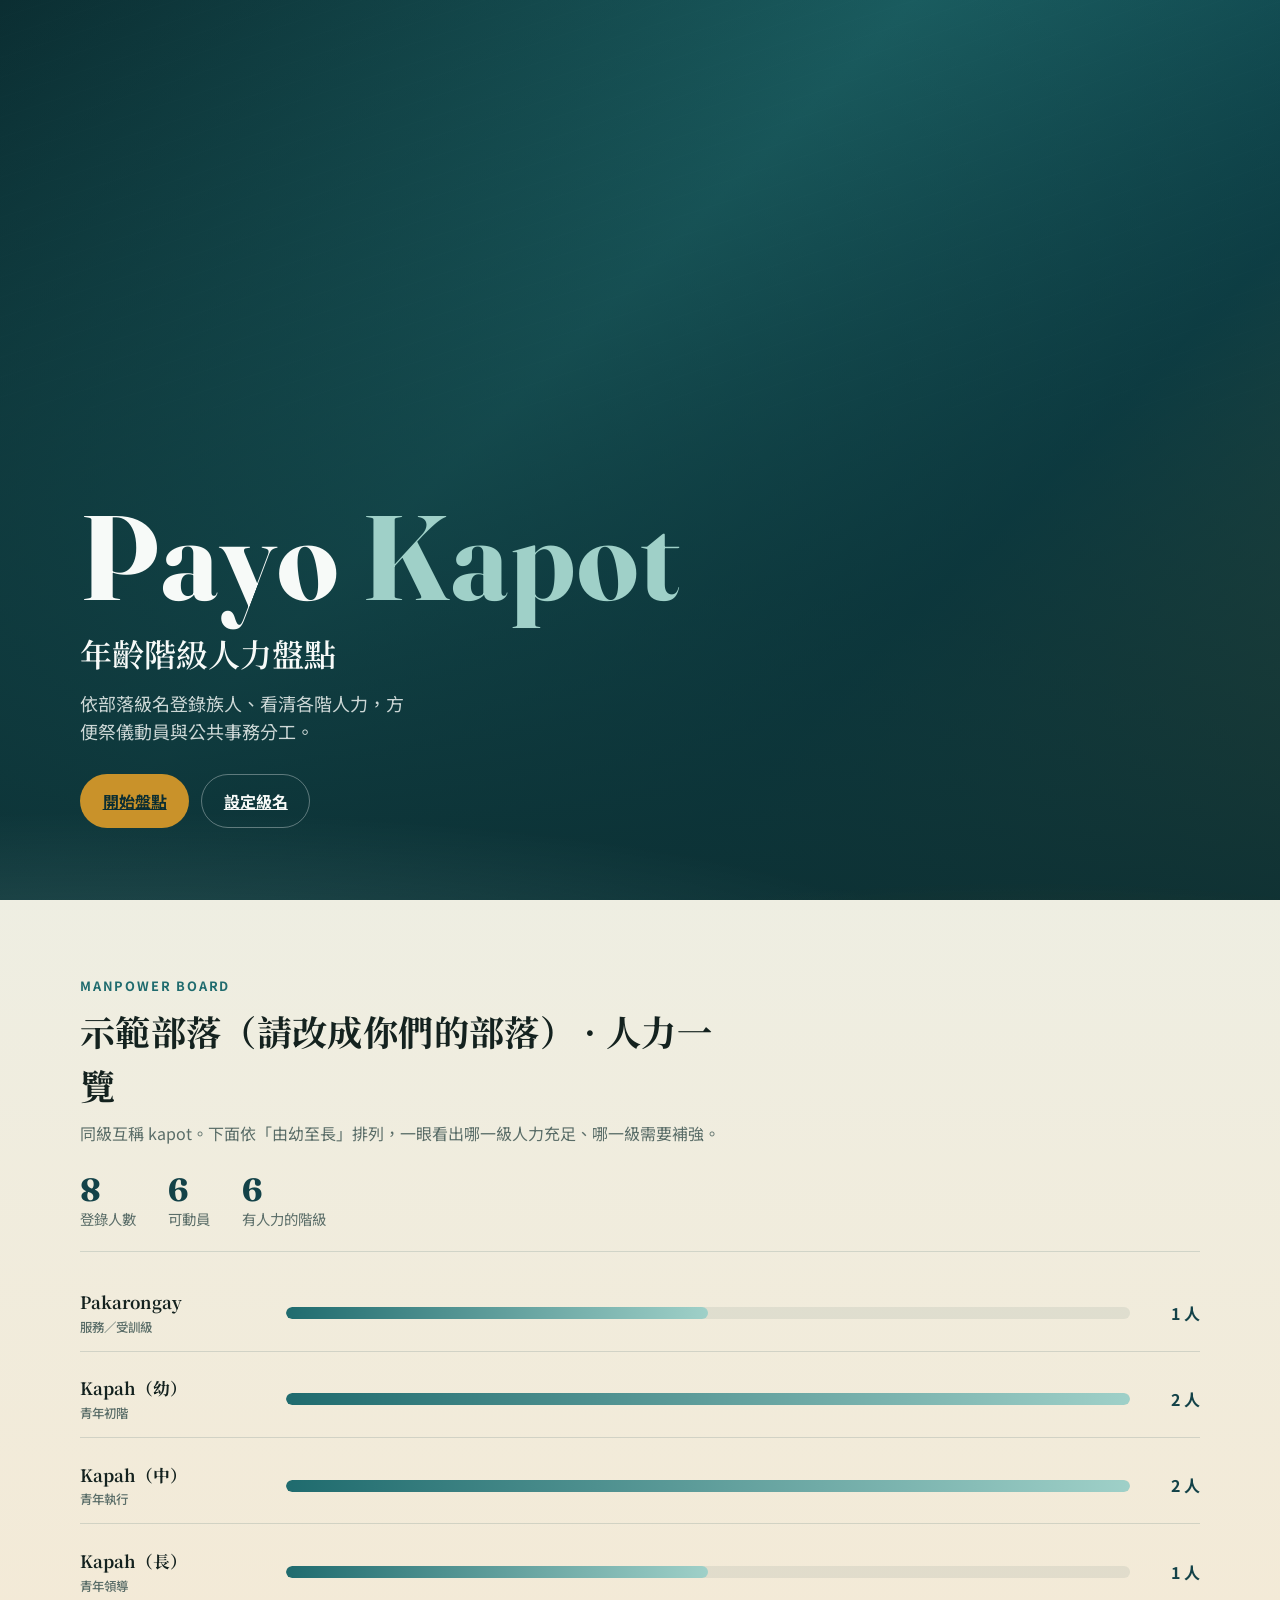
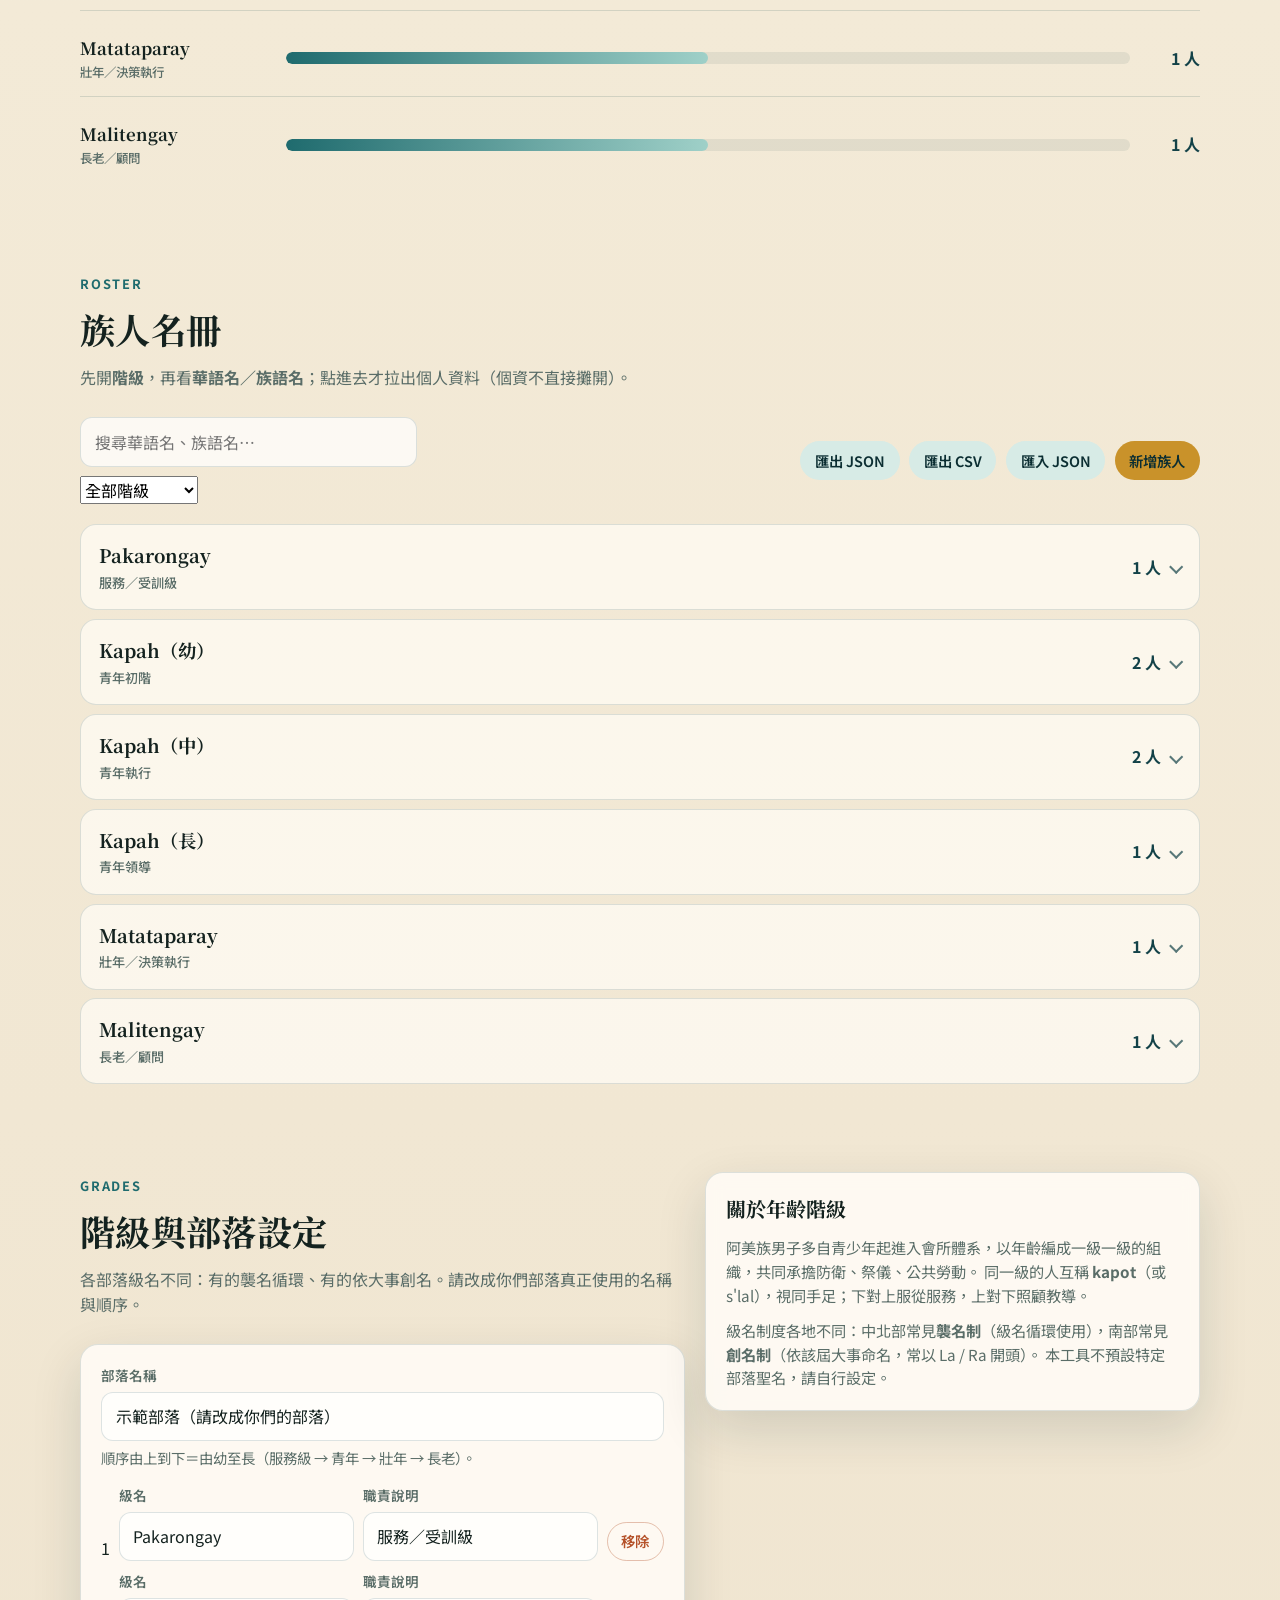
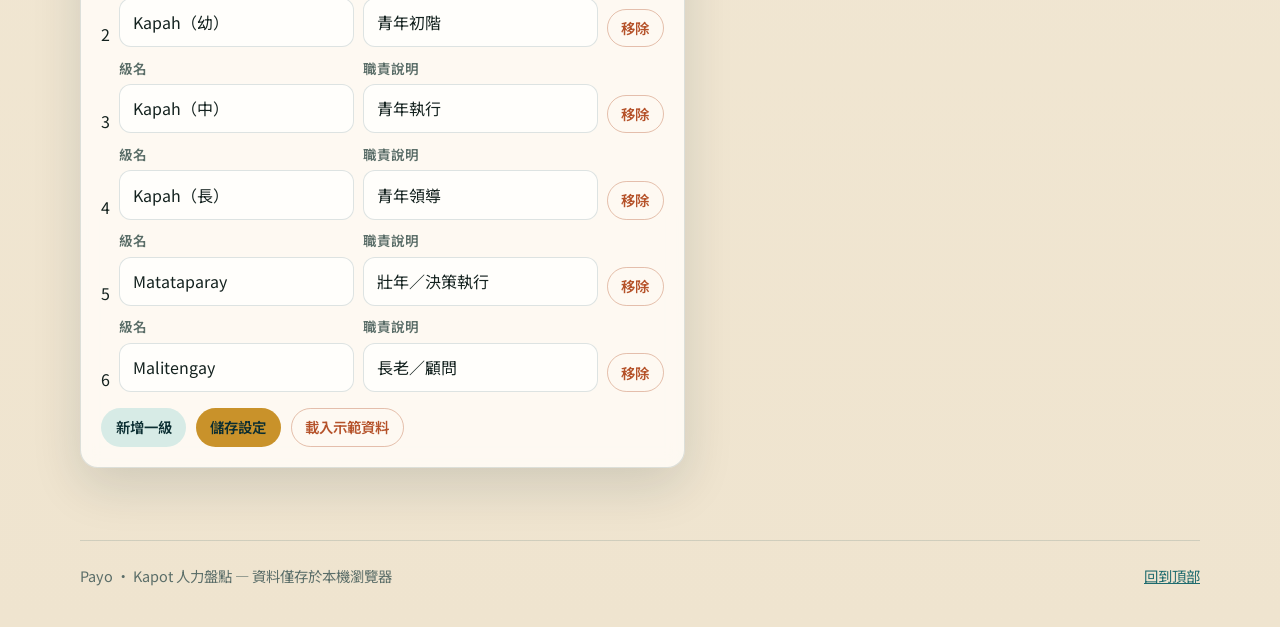
==== commit e08df659: "Align roster UX: grade accordion → names → person sheet Folded rows show age-grade names; expanding " ====
--- a/index.html
+++ b/index.html
@@ -357,26 +357,100 @@
     font-size: 0.9rem;
   }
 
-  /* —— Members —— */
-  .member-grid {
+  /* —— Members: grade accordion → names → detail —— */
+  .grade-acc {
     display: grid;
-    gap: 0;
-  }
-
-  .member-row {
-    display: grid;
-    grid-template-columns: 1.4fr 1fr 0.8fr 1fr auto;
+    gap: 0.55rem;
+  }
+
+  .grade-acc-item {
+    border: 1px solid var(--line);
+    border-radius: 16px;
+    background: rgba(255, 252, 246, 0.72);
+    overflow: hidden;
+  }
+
+  .grade-acc-trigger {
+    width: 100%;
+    display: flex;
+    align-items: center;
+    justify-content: space-between;
+    gap: 1rem;
+    padding: 1rem 1.1rem;
+    border: 0;
+    background: transparent;
+    text-align: left;
+    color: inherit;
+  }
+
+  .grade-acc-trigger:hover { background: rgba(31, 107, 110, 0.06); }
+
+  .grade-acc-title {
+    font-family: var(--font-serif);
+    font-size: 1.15rem;
+    font-weight: 700;
+  }
+
+  .grade-acc-meta {
+    display: block;
+    margin-top: 0.2rem;
+    font-family: var(--font-sans);
+    font-size: 0.82rem;
+    font-weight: 500;
+    color: var(--muted);
+  }
+
+  .grade-acc-right {
+    display: flex;
+    align-items: center;
+    gap: 0.65rem;
+    color: var(--sea-deep);
+    font-weight: 700;
+    font-variant-numeric: tabular-nums;
+    white-space: nowrap;
+  }
+
+  .chevron {
+    width: 0.65rem;
+    height: 0.65rem;
+    border-right: 2px solid currentColor;
+    border-bottom: 2px solid currentColor;
+    transform: rotate(45deg);
+    transition: transform 0.2s ease;
+    opacity: 0.7;
+  }
+
+  .grade-acc-item.open .chevron { transform: rotate(-135deg); }
+
+  .grade-acc-panel {
+    display: none;
+    border-top: 1px solid var(--line);
+    padding: 0.35rem 0.5rem 0.65rem;
+  }
+
+  .grade-acc-item.open .grade-acc-panel { display: block; }
+
+  .person-row {
+    width: 100%;
+    display: flex;
+    align-items: center;
+    justify-content: space-between;
     gap: 0.75rem;
-    align-items: center;
-    padding: 1rem 0;
-    border-bottom: 1px solid var(--line);
-  }
-
-  .member-row:hover { background: rgba(255,255,255,0.35); }
-
-  .member-name {
-    font-weight: 700;
-  }
+    padding: 0.85rem 0.7rem;
+    border: 0;
+    border-radius: 12px;
+    background: transparent;
+    text-align: left;
+    color: inherit;
+  }
+
+  .person-row:hover { background: rgba(31, 107, 110, 0.07); }
+
+  .person-row.highlight {
+    background: rgba(201, 146, 42, 0.14);
+  }
+
+  .member-name { font-weight: 700; }
 
   .member-amis {
     display: block;
@@ -385,7 +459,21 @@
     font-weight: 500;
   }
 
-  .member-muted { color: var(--muted); font-size: 0.92rem; }
+  .status-dot {
+    width: 0.55rem;
+    height: 0.55rem;
+    border-radius: 50%;
+    flex-shrink: 0;
+  }
+  .status-dot.available { background: #2f8f6b; }
+  .status-dot.limited { background: var(--millet); }
+  .status-dot.away { background: #9aa8a4; }
+
+  .person-go {
+    color: var(--muted);
+    font-size: 0.85rem;
+    font-weight: 600;
+  }
 
   .badge {
     display: inline-flex;
@@ -405,6 +493,44 @@
     text-align: center;
   }
 
+  .detail-sheet {
+    width: min(440px, 100%);
+    margin: 0;
+    margin-left: auto;
+    max-height: 100%;
+    min-height: min(100%, 520px);
+    border-radius: 22px 0 0 22px;
+    display: flex;
+    flex-direction: column;
+  }
+
+  .detail-sheet .sheet-body { flex: 1; }
+  .detail-kv {
+    display: grid;
+    gap: 0.85rem;
+    margin: 0;
+  }
+  .detail-kv div {
+    border-bottom: 1px solid var(--line);
+    padding-bottom: 0.7rem;
+  }
+  .detail-kv dt {
+    font-size: 0.8rem;
+    color: var(--muted);
+    font-weight: 600;
+    margin: 0 0 0.2rem;
+  }
+  .detail-kv dd {
+    margin: 0;
+    font-size: 1.05rem;
+    font-weight: 600;
+  }
+  .privacy-note {
+    margin: 0 0 1rem;
+    font-size: 0.85rem;
+    color: var(--muted);
+  }
+
   /* —— Forms / panels —— */
   .panel {
     background: var(--panel);
@@ -518,14 +644,16 @@
 
   @media (max-width: 860px) {
     .split { grid-template-columns: 1fr; }
-    .member-row {
-      grid-template-columns: 1fr 1fr;
-      gap: 0.4rem 0.75rem;
-    }
-    .member-row .span-2 { grid-column: 1 / -1; }
-    .member-actions { grid-column: 1 / -1; justify-self: start; }
     .grade-item { grid-template-columns: auto 1fr; }
     .grade-item .ord { padding-bottom: 0; align-self: center; }
+    .detail-sheet {
+      width: 100%;
+      border-radius: 22px 22px 0 0;
+      margin: auto 0 0;
+      max-height: min(88vh, 720px);
+      min-height: 0;
+    }
+    #personSheet.open { align-items: flex-end; }
   }
 
   @media (max-width: 560px) {
@@ -581,12 +709,12 @@
       <div class="section-head">
         <span class="section-kicker">Roster</span>
         <h2>族人名冊</h2>
-        <p>資料存在這個瀏覽器（localStorage），也可匯出備份。換電腦請先匯出 JSON。</p>
+        <p>先開<strong>階級</strong>，再看<strong>華語名／族語名</strong>；點進去才拉出個人資料（個資不直接攤開）。</p>
       </div>
 
       <div class="toolbar">
         <div class="toolbar-left">
-          <input class="search-input" id="searchInput" type="search" placeholder="搜尋姓名、族語名、備註…" aria-label="搜尋族人">
+          <input class="search-input" id="searchInput" type="search" placeholder="搜尋華語名、族語名…" aria-label="搜尋族人">
           <select id="filterGrade" aria-label="篩選階級">
             <option value="">全部階級</option>
           </select>
@@ -601,7 +729,7 @@
         </div>
       </div>
 
-      <div class="member-grid" id="memberList"></div>
+      <div class="grade-acc" id="memberList"></div>
     </div>
   </section>
 
@@ -700,6 +828,18 @@
   </div>
 </div>
 
+<div class="modal-backdrop" id="personSheet" role="dialog" aria-modal="true" aria-labelledby="personSheetTitle">
+  <div class="modal detail-sheet">
+    <h3 id="personSheetTitle">個人資料</h3>
+    <p class="privacy-note">僅授權可見 · 電話預設隱藏</p>
+    <div class="sheet-body" id="personSheetBody"></div>
+    <div class="form-actions">
+      <button class="btn btn-primary btn-small" type="button" id="btnEditFromSheet">編輯</button>
+      <button class="btn btn-soft btn-small" type="button" id="btnCloseSheet">關閉</button>
+    </div>
+  </div>
+</div>
+
 <script>
 (() => {
   const STORAGE_KEY = "payo-kapot-manpower-v1";
@@ -764,6 +904,9 @@
 
   let state = load();
   let editingDraftGrades = null;
+  let openGradeId = null;
+  let sheetMemberId = null;
+  let phoneRevealed = false;
 
   const $ = (id) => document.getElementById(id);
   const tribeTitle = $("tribeTitle");
@@ -777,6 +920,9 @@
   const memberModal = $("memberModal");
   const memberForm = $("memberForm");
   const memberModalTitle = $("memberModalTitle");
+  const personSheet = $("personSheet");
+  const personSheetBody = $("personSheetBody");
+  const personSheetTitle = $("personSheetTitle");
 
   function gradeById(id) {
     return state.grades.find((g) => g.id === id);
@@ -844,50 +990,139 @@
     $("mGrade").innerHTML = opts || `<option value="">請先設定階級</option>`;
   }
 
+  function filteredMembers() {
+    const q = searchInput.value.trim().toLowerCase();
+    const gid = filterGrade.value;
+    return state.members
+      .filter((m) => !gid || m.gradeId === gid)
+      .filter((m) => {
+        if (!q) return true;
+        const hay = [m.name, m.amisName, gradeLabel(m.gradeId)].join(" ").toLowerCase();
+        return hay.includes(q);
+      })
+      .sort((a, b) => (a.name || "").localeCompare(b.name || "", "zh-Hant"));
+  }
+
   function renderMembers() {
     const q = searchInput.value.trim().toLowerCase();
     const gid = filterGrade.value;
-
-    const list = state.members
-      .filter((m) => !gid || m.gradeId === gid)
-      .filter((m) => {
-        if (!q) return true;
-        const hay = [m.name, m.amisName, m.skill, m.note, m.phone, gradeLabel(m.gradeId)]
-          .join(" ")
-          .toLowerCase();
-        return hay.includes(q);
-      })
-      .sort((a, b) => {
-        const ai = state.grades.findIndex((g) => g.id === a.gradeId);
-        const bi = state.grades.findIndex((g) => g.id === b.gradeId);
-        if (ai !== bi) return ai - bi;
-        return (a.name || "").localeCompare(b.name || "", "zh-Hant");
-      });
-
-    if (!list.length) {
-      memberList.innerHTML = `<div class="empty">目前沒有符合的族人。按「新增族人」開始登錄。</div>`;
+    const matched = filteredMembers();
+    const grades = state.grades.filter((g) => !gid || g.id === gid);
+
+    if (!grades.length) {
+      memberList.innerHTML = `<div class="empty">請先在下方設定至少一個階級。</div>`;
       return;
     }
 
-    memberList.innerHTML = list
-      .map(
-        (m) => `
-        <article class="member-row" data-id="${m.id}">
-          <div class="span-2">
-            <div class="member-name">${escapeHtml(m.name)}
-              ${m.amisName ? `<span class="member-amis">${escapeHtml(m.amisName)}</span>` : ""}
+    // 搜尋時自動展開有命中的階級
+    if (q) {
+      const hit = grades.find((g) => matched.some((m) => m.gradeId === g.id));
+      if (hit) openGradeId = hit.id;
+    }
+
+    memberList.innerHTML = grades
+      .map((g) => {
+        const people = matched.filter((m) => m.gradeId === g.id);
+        const totalInGrade = state.members.filter((m) => m.gradeId === g.id).length;
+        const isOpen = openGradeId === g.id;
+        const personHtml = people.length
+          ? people
+              .map((m) => {
+                const hit =
+                  q &&
+                  [m.name, m.amisName].join(" ").toLowerCase().includes(q);
+                return `
+                <button type="button" class="person-row${hit ? " highlight" : ""}" data-open-person="${m.id}">
+                  <span>
+                    <span class="member-name">${escapeHtml(m.name)}</span>
+                    ${m.amisName ? `<span class="member-amis">${escapeHtml(m.amisName)}</span>` : ""}
+                  </span>
+                  <span style="display:flex;align-items:center;gap:.55rem">
+                    <span class="status-dot ${escapeAttr(m.status || "available")}" title="${STATUS_LABEL[m.status] || ""}"></span>
+                    <span class="person-go">資料 ›</span>
+                  </span>
+                </button>`;
+              })
+              .join("")
+          : `<div class="empty" style="padding:1rem">此階級目前沒有符合的人。</div>`;
+
+        return `
+          <div class="grade-acc-item${isOpen ? " open" : ""}" data-grade="${g.id}">
+            <button type="button" class="grade-acc-trigger" data-toggle-grade="${g.id}" aria-expanded="${isOpen}">
+              <span>
+                <span class="grade-acc-title">${escapeHtml(g.name)}</span>
+                <span class="grade-acc-meta">${escapeHtml(g.role || "年齡階級")}</span>
+              </span>
+              <span class="grade-acc-right">
+                ${q ? `${people.length}/` : ""}${totalInGrade} 人
+                <span class="chevron" aria-hidden="true"></span>
+              </span>
+            </button>
+            <div class="grade-acc-panel">${personHtml}</div>
+          </div>`;
+      })
+      .join("");
+  }
+
+  function openPersonSheet(member) {
+    sheetMemberId = member.id;
+    phoneRevealed = false;
+    personSheetTitle.textContent = member.name || "個人資料";
+    renderPersonSheetBody(member);
+    personSheet.classList.add("open");
+  }
+
+  function renderPersonSheetBody(member) {
+    const phone = member.phone || "";
+    const phoneBlock = phone
+      ? phoneRevealed
+        ? `<dd>${escapeHtml(phone)}
+            <div class="form-actions" style="margin-top:.5rem">
+              <a class="btn btn-soft btn-small" href="tel:${escapeAttr(phone)}">撥打</a>
+              <button class="btn btn-soft btn-small" type="button" data-copy-phone="${escapeAttr(phone)}">複製</button>
             </div>
-          </div>
-          <div><span class="badge">${escapeHtml(gradeLabel(m.gradeId))}</span></div>
-          <div class="member-muted">${STATUS_LABEL[m.status] || m.status}</div>
-          <div class="member-muted">${escapeHtml(m.skill || "—")}</div>
-          <div class="member-actions">
-            <button class="btn btn-soft btn-small" type="button" data-edit="${m.id}">編輯</button>
-          </div>
-        </article>
-      `
-      )
-      .join("");
+          </dd>`
+        : `<dd><button class="btn btn-soft btn-small" type="button" id="btnRevealPhone">顯示電話</button></dd>`
+      : `<dd>未填寫</dd>`;
+
+    personSheetBody.innerHTML = `
+      <dl class="detail-kv">
+        <div>
+          <dt>華語名字</dt>
+          <dd>${escapeHtml(member.name || "—")}</dd>
+        </div>
+        <div>
+          <dt>族語名稱</dt>
+          <dd>${escapeHtml(member.amisName || "—")}</dd>
+        </div>
+        <div>
+          <dt>年齡階級</dt>
+          <dd><span class="badge">${escapeHtml(gradeLabel(member.gradeId))}</span></dd>
+        </div>
+        <div>
+          <dt>動員狀態</dt>
+          <dd>${STATUS_LABEL[member.status] || member.status || "—"}</dd>
+        </div>
+        <div>
+          <dt>專長／可協助</dt>
+          <dd>${escapeHtml(member.skill || "—")}</dd>
+        </div>
+        <div>
+          <dt>聯絡電話</dt>
+          ${phoneBlock}
+        </div>
+        <div>
+          <dt>備註</dt>
+          <dd>${escapeHtml(member.note || "—")}</dd>
+        </div>
+      </dl>
+    `;
+  }
+
+  function closePersonSheet() {
+    personSheet.classList.remove("open");
+    sheetMemberId = null;
+    phoneRevealed = false;
   }
 
   function syncTribeTitle() {
@@ -1010,20 +1245,48 @@
   // Events
   $("btnAddMember").addEventListener("click", () => openMemberModal(null));
   $("btnCancelMember").addEventListener("click", closeMemberModal);
+  $("btnCloseSheet").addEventListener("click", closePersonSheet);
+  $("btnEditFromSheet").addEventListener("click", () => {
+    const member = state.members.find((m) => m.id === sheetMemberId);
+    if (!member) return;
+    closePersonSheet();
+    openMemberModal(member);
+  });
+
   memberModal.addEventListener("click", (e) => {
     if (e.target === memberModal) closeMemberModal();
   });
+  personSheet.addEventListener("click", (e) => {
+    if (e.target === personSheet) closePersonSheet();
+    if (e.target.id === "btnRevealPhone") {
+      phoneRevealed = true;
+      const member = state.members.find((m) => m.id === sheetMemberId);
+      if (member) renderPersonSheetBody(member);
+      return;
+    }
+    const copyBtn = e.target.closest("[data-copy-phone]");
+    if (copyBtn?.dataset.copyPhone) {
+      navigator.clipboard?.writeText(copyBtn.dataset.copyPhone);
+    }
+  });
   document.addEventListener("keydown", (e) => {
-    if (e.key === "Escape" && memberModal.classList.contains("open")) {
-      closeMemberModal();
+    if (e.key !== "Escape") return;
+    if (memberModal.classList.contains("open")) closeMemberModal();
+    else if (personSheet.classList.contains("open")) closePersonSheet();
+  });
+
+  memberList.addEventListener("click", (e) => {
+    const toggle = e.target.closest("[data-toggle-grade]");
+    if (toggle) {
+      const id = toggle.dataset.toggleGrade;
+      openGradeId = openGradeId === id ? null : id;
+      renderMembers();
+      return;
     }
-  });
-
-  memberList.addEventListener("click", (e) => {
-    const btn = e.target.closest("[data-edit]");
-    if (!btn) return;
-    const member = state.members.find((m) => m.id === btn.dataset.edit);
-    if (member) openMemberModal(member);
+    const personBtn = e.target.closest("[data-open-person]");
+    if (!personBtn) return;
+    const member = state.members.find((m) => m.id === personBtn.dataset.openPerson);
+    if (member) openPersonSheet(member);
   });
 
   memberForm.addEventListener("submit", (e) => {
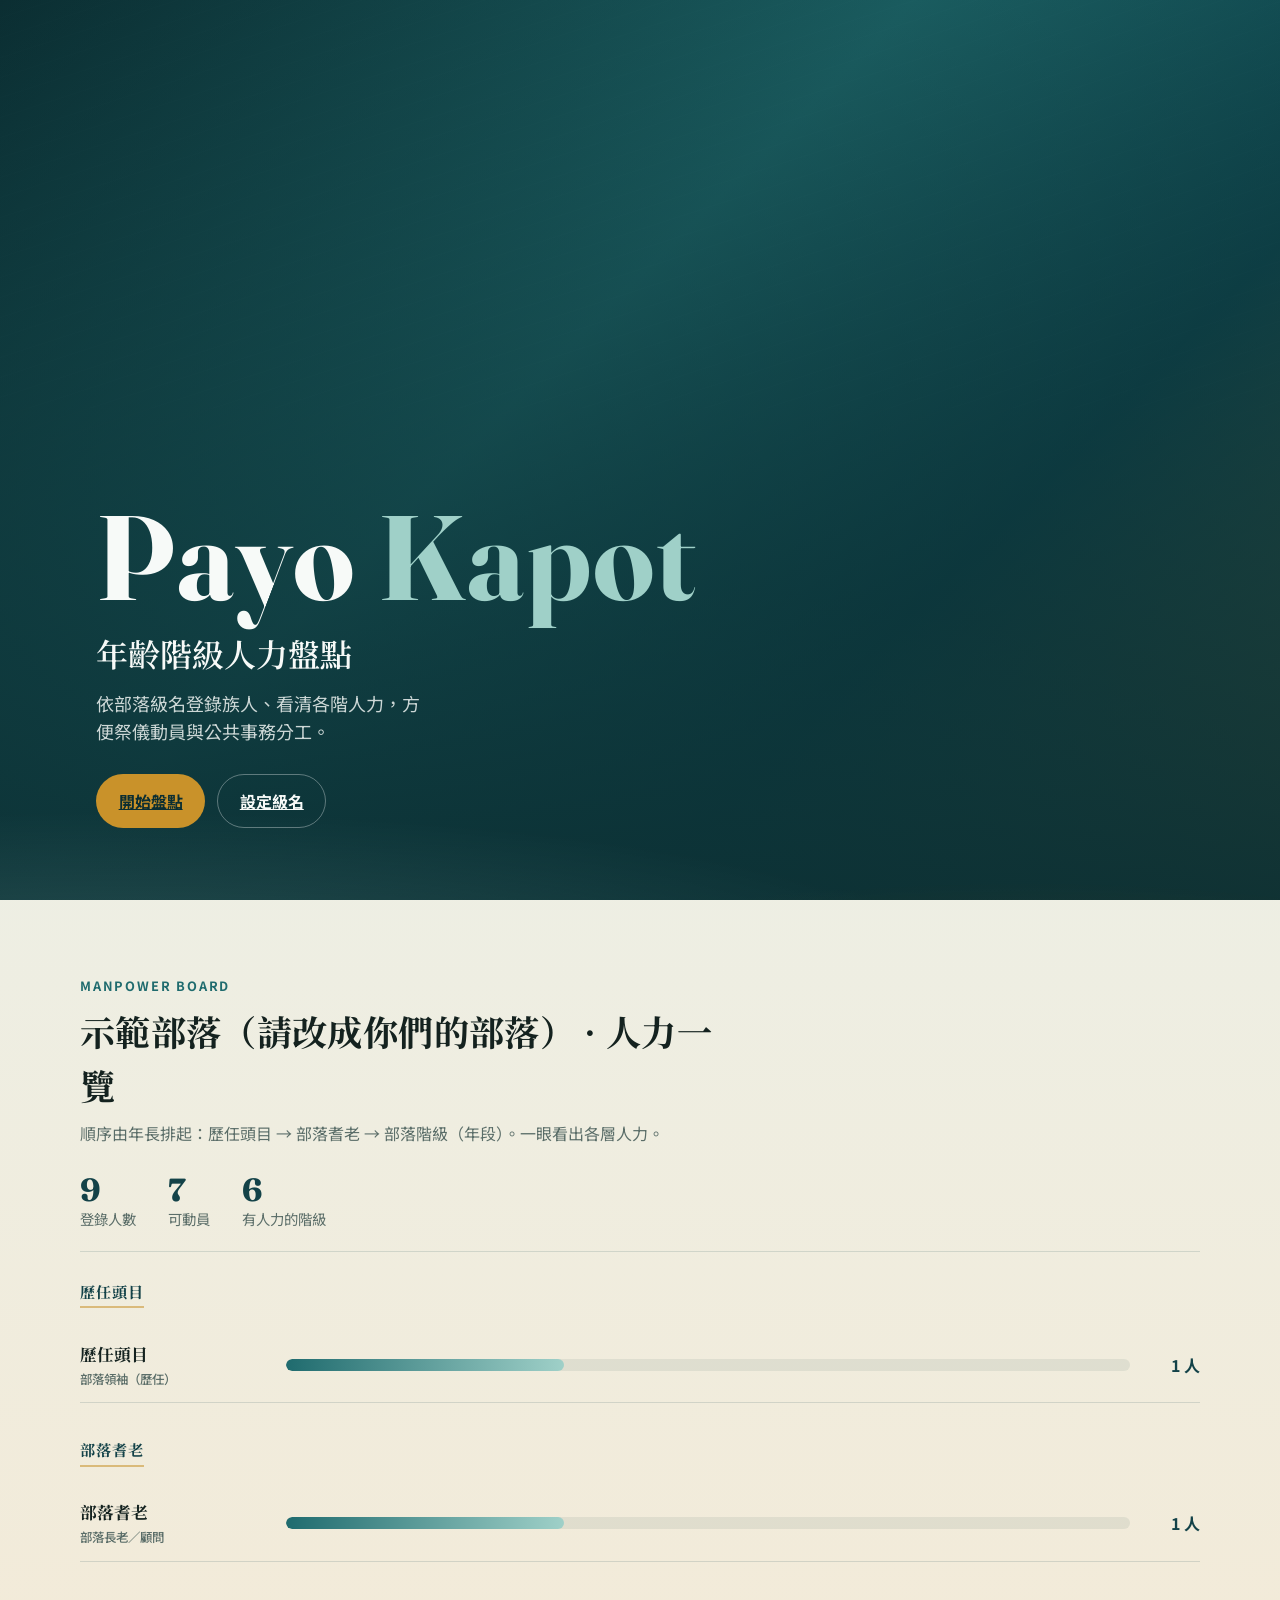
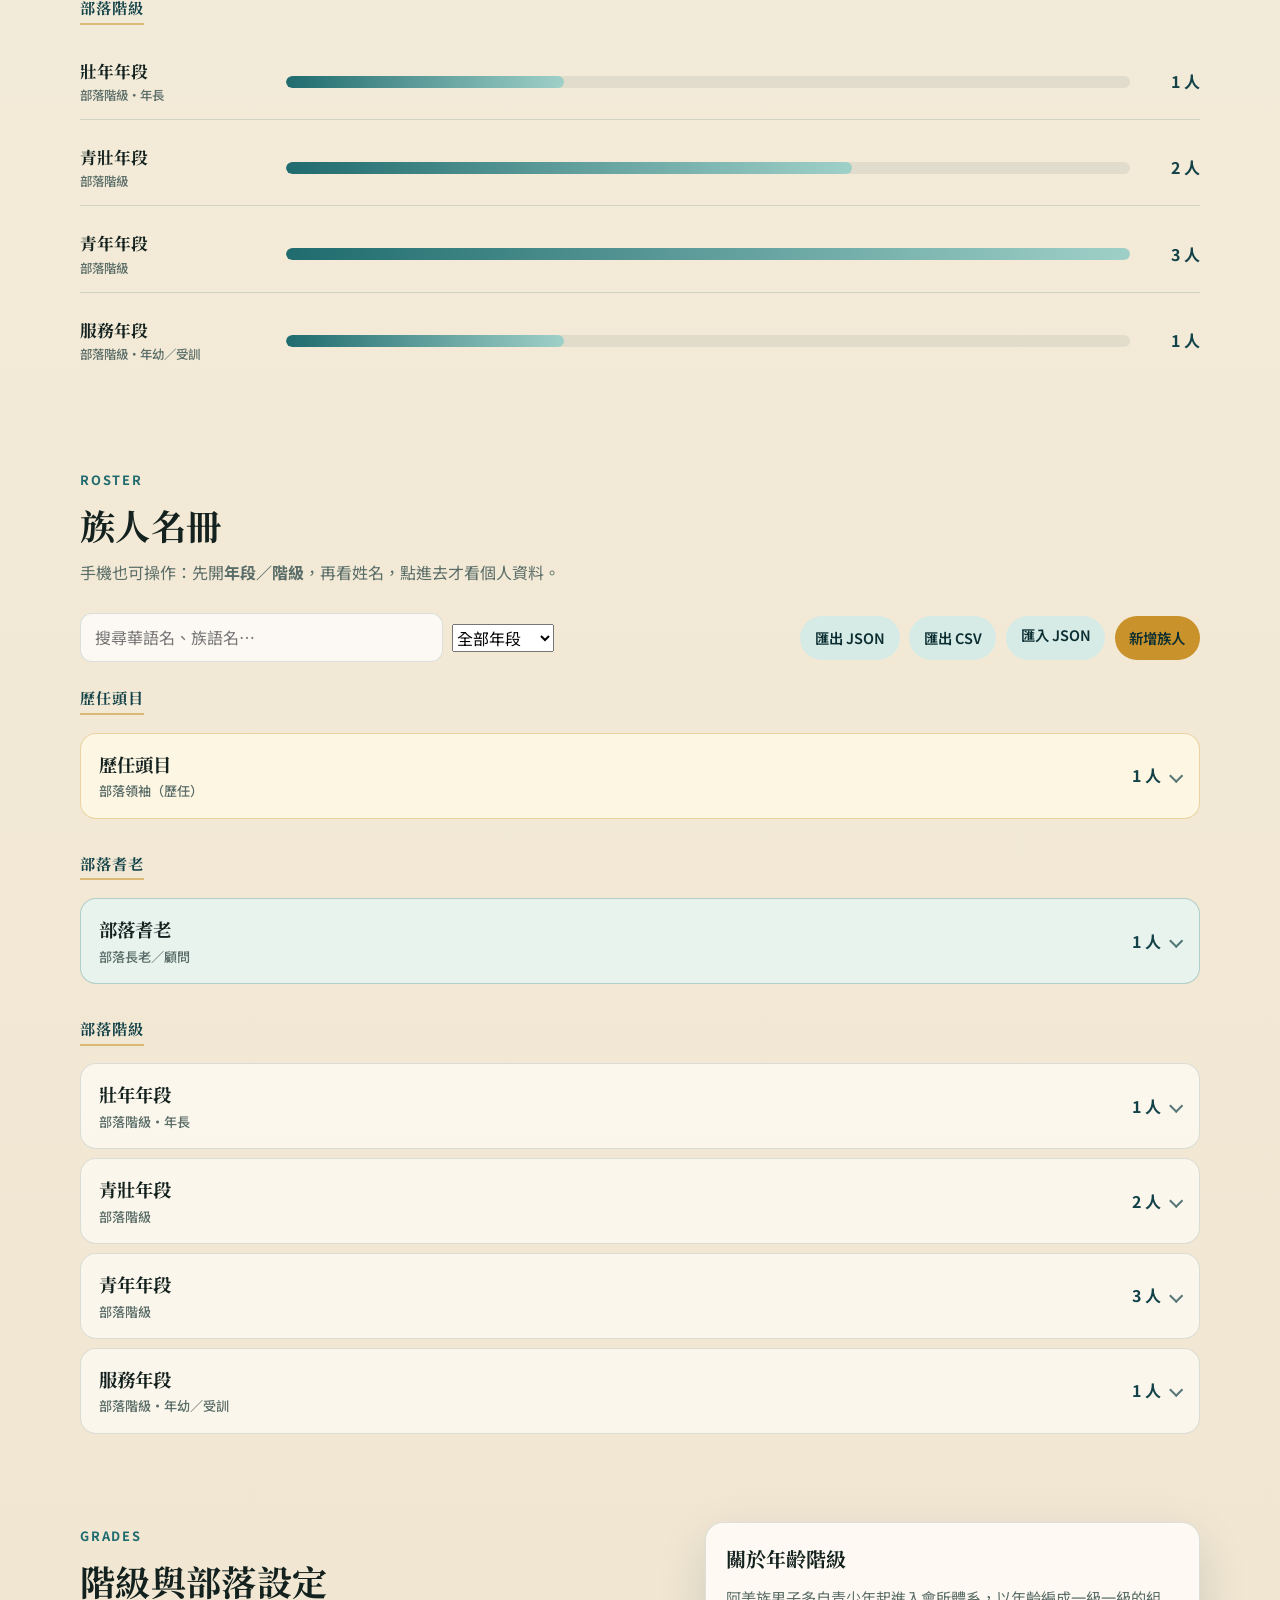
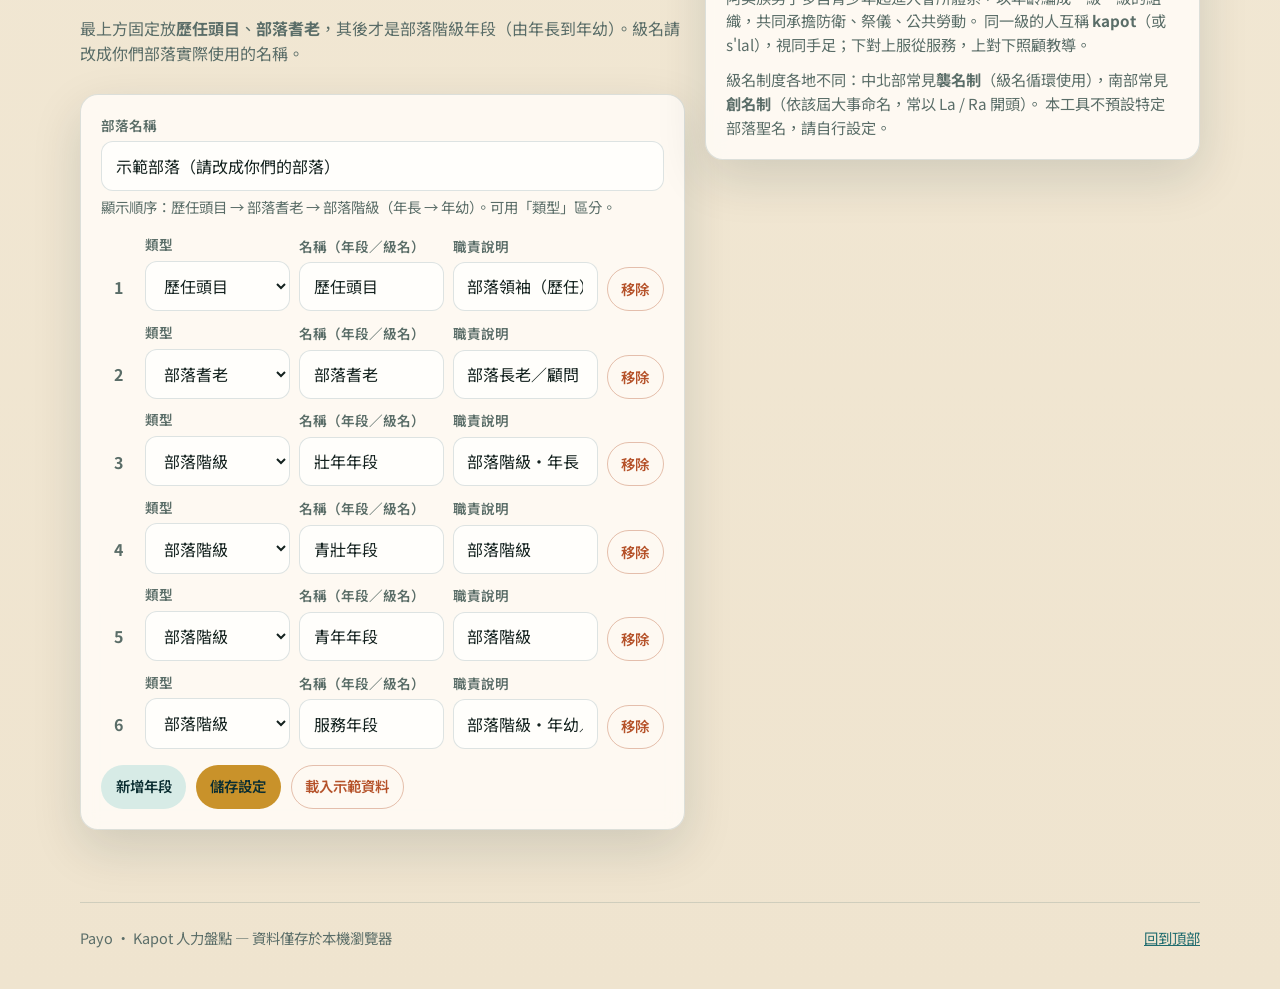
==== commit 51c90878: "Order roster by chiefs, elders, then age bands; improve mobile RWD Show 歷任頭目 and 部落耆老 before kapot g" ====
--- a/index.html
+++ b/index.html
@@ -109,11 +109,13 @@
     width: min(1120px, calc(100% - 2rem));
     margin: 0 auto;
     padding: 5.5rem 0 4.5rem;
+    padding-left: max(1rem, env(safe-area-inset-left));
+    padding-right: max(1rem, env(safe-area-inset-right));
   }
 
   .brand {
     font-family: var(--font-display);
-    font-size: clamp(3.4rem, 12vw, 7.5rem);
+    font-size: clamp(2.8rem, 14vw, 7.5rem);
     font-weight: 700;
     letter-spacing: 0.02em;
     line-height: 0.92;
@@ -155,8 +157,10 @@
     border: 1px solid transparent;
     border-radius: 999px;
     padding: 0.85rem 1.35rem;
+    min-height: 44px;
     font-weight: 700;
     transition: transform .18s ease, background .18s ease, border-color .18s ease, color .18s ease;
+    -webkit-tap-highlight-color: transparent;
   }
   .btn:hover { transform: translateY(-2px); }
   .btn:active { transform: translateY(0); }
@@ -193,10 +197,29 @@
   .wrap {
     width: min(1120px, calc(100% - 2rem));
     margin: 0 auto;
+    padding-left: env(safe-area-inset-left);
+    padding-right: env(safe-area-inset-right);
   }
 
   .section {
     padding: 4.5rem 0 1rem;
+  }
+
+  .roster-section-label {
+    margin: 1.5rem 0 0.55rem;
+    font-family: var(--font-serif);
+    font-size: 0.95rem;
+    font-weight: 700;
+    letter-spacing: 0.06em;
+    color: var(--sea-deep);
+  }
+
+  .roster-section-label:first-child { margin-top: 0.25rem; }
+
+  .roster-section-label span {
+    display: inline-block;
+    padding-bottom: 0.2rem;
+    border-bottom: 2px solid rgba(201, 146, 42, 0.55);
   }
 
   .section-head {
@@ -241,6 +264,10 @@
     gap: 0.6rem;
     align-items: center;
   }
+
+  .toolbar-left { flex: 1 1 240px; }
+  .toolbar-right { flex: 1 1 auto; justify-content: flex-end; }
+  .search-input { flex: 1 1 160px; }
 
   .field {
     display: grid;
@@ -377,10 +404,22 @@
     justify-content: space-between;
     gap: 1rem;
     padding: 1rem 1.1rem;
+    min-height: 56px;
     border: 0;
     background: transparent;
     text-align: left;
     color: inherit;
+    -webkit-tap-highlight-color: transparent;
+  }
+
+  .grade-acc-item[data-section="chief"] {
+    border-color: rgba(201, 146, 42, 0.35);
+    background: rgba(255, 248, 230, 0.85);
+  }
+
+  .grade-acc-item[data-section="elder"] {
+    border-color: rgba(31, 107, 110, 0.28);
+    background: rgba(231, 244, 241, 0.9);
   }
 
   .grade-acc-trigger:hover { background: rgba(31, 107, 110, 0.06); }
@@ -436,12 +475,14 @@
     align-items: center;
     justify-content: space-between;
     gap: 0.75rem;
-    padding: 0.85rem 0.7rem;
+    padding: 0.95rem 0.7rem;
+    min-height: 52px;
     border: 0;
     border-radius: 12px;
     background: transparent;
     text-align: left;
     color: inherit;
+    -webkit-tap-highlight-color: transparent;
   }
 
   .person-row:hover { background: rgba(31, 107, 110, 0.07); }
@@ -563,12 +604,12 @@
 
   .grade-item {
     display: grid;
-    grid-template-columns: auto 1fr 1fr auto;
+    grid-template-columns: auto 1fr 1fr 1fr auto;
     gap: 0.55rem;
     align-items: end;
   }
 
-  .grade-item . ord {
+  .grade-item .ord {
     width: 2.2rem;
     text-align: center;
     font-weight: 700;
@@ -652,15 +693,30 @@
       margin: auto 0 0;
       max-height: min(88vh, 720px);
       min-height: 0;
+      padding-bottom: max(1.35rem, env(safe-area-inset-bottom));
     }
     #personSheet.open { align-items: flex-end; }
+    .section { padding: 3rem 0 0.5rem; }
+    .toolbar-right { justify-content: stretch; }
+    .toolbar-right .btn,
+    .toolbar-right label.btn { flex: 1 1 calc(50% - 0.3rem); text-align: center; justify-content: center; }
   }
 
   @media (max-width: 560px) {
+    .hero { min-height: 78svh; }
+    .hero-inner { padding: 4rem 0 3rem; }
+    .hero-lead { max-width: 28ch; }
+    .cta-row .btn { flex: 1 1 auto; text-align: center; }
     .form-grid { grid-template-columns: 1fr; }
     .ladder-row { grid-template-columns: 1fr; gap: 0.4rem; }
     .ladder-count { text-align: left; }
-    .hero-inner { padding: 4.5rem 0 3.5rem; }
+    .summary-strip { gap: 1rem 1.5rem; }
+    .summary-item strong { font-size: 1.7rem; }
+    .toolbar-left, .toolbar-right { width: 100%; }
+    .search-input, #filterGrade { width: 100%; min-width: 0; }
+    .grade-acc-title { font-size: 1.05rem; }
+    .btn-small { min-height: 44px; }
+    footer .wrap { flex-direction: column; gap: 0.5rem; }
   }
 
   @media (prefers-reduced-motion: reduce) {
@@ -696,7 +752,7 @@
       <div class="section-head">
         <span class="section-kicker">Manpower board</span>
         <h2 id="tribeTitle">部落人力一覽</h2>
-        <p>同級互稱 kapot。下面依「由幼至長」排列，一眼看出哪一級人力充足、哪一級需要補強。</p>
+        <p>順序由年長排起：歷任頭目 → 部落耆老 → 部落階級（年段）。一眼看出各層人力。</p>
       </div>
 
       <div class="summary-strip" id="summaryStrip"></div>
@@ -709,14 +765,14 @@
       <div class="section-head">
         <span class="section-kicker">Roster</span>
         <h2>族人名冊</h2>
-        <p>先開<strong>階級</strong>，再看<strong>華語名／族語名</strong>；點進去才拉出個人資料（個資不直接攤開）。</p>
+        <p>手機也可操作：先開<strong>年段／階級</strong>，再看姓名，點進去才看個人資料。</p>
       </div>
 
       <div class="toolbar">
         <div class="toolbar-left">
           <input class="search-input" id="searchInput" type="search" placeholder="搜尋華語名、族語名…" aria-label="搜尋族人">
-          <select id="filterGrade" aria-label="篩選階級">
-            <option value="">全部階級</option>
+          <select id="filterGrade" aria-label="篩選年段">
+            <option value="">全部年段</option>
           </select>
         </div>
         <div class="toolbar-right">
@@ -739,7 +795,7 @@
         <div class="section-head">
           <span class="section-kicker">Grades</span>
           <h2>階級與部落設定</h2>
-          <p>各部落級名不同：有的襲名循環、有的依大事創名。請改成你們部落真正使用的名稱與順序。</p>
+          <p>最上方固定放<strong>歷任頭目</strong>、<strong>部落耆老</strong>，其後才是部落階級年段（由年長到年幼）。級名請改成你們部落實際使用的名稱。</p>
         </div>
         <div class="panel">
           <div class="form-grid">
@@ -748,10 +804,10 @@
               <input id="tribeName" type="text" maxlength="80" placeholder="例如：都蘭部落 / 'Etolan">
             </div>
           </div>
-          <p class="hint">順序由上到下＝由幼至長（服務級 → 青年 → 壯年 → 長老）。</p>
+          <p class="hint">顯示順序：歷任頭目 → 部落耆老 → 部落階級（年長 → 年幼）。可用「類型」區分。</p>
           <div class="grade-list" id="gradeEditor" style="margin-top:1rem"></div>
           <div class="form-actions">
-            <button class="btn btn-soft btn-small" type="button" id="btnAddGrade">新增一級</button>
+            <button class="btn btn-soft btn-small" type="button" id="btnAddGrade">新增年段</button>
             <button class="btn btn-primary btn-small" type="button" id="btnSaveGrades">儲存設定</button>
             <button class="btn btn-danger btn-small" type="button" id="btnLoadSample">載入示範資料</button>
           </div>
@@ -795,7 +851,7 @@
           <input id="mAmis" maxlength="60" placeholder="例如：Payo">
         </div>
         <div class="field">
-          <label for="mGrade">年齡階級 *</label>
+          <label for="mGrade">年段／階級 *</label>
           <select id="mGrade" required></select>
         </div>
         <div class="field">
@@ -842,15 +898,22 @@
 
 <script>
 (() => {
-  const STORAGE_KEY = "payo-kapot-manpower-v1";
+  const STORAGE_KEY = "payo-kapot-manpower-v2";
+
+  // section: chief → elder → kapot；kapot 內由年長到年幼
+  const SECTION_META = {
+    chief: { label: "歷任頭目", order: 0 },
+    elder: { label: "部落耆老", order: 1 },
+    kapot: { label: "部落階級", order: 2 },
+  };
 
   const DEFAULT_GRADES = [
-    { id: "g1", name: "Pakarongay", role: "服務／受訓級" },
-    { id: "g2", name: "Kapah（幼）", role: "青年初階" },
-    { id: "g3", name: "Kapah（中）", role: "青年執行" },
-    { id: "g4", name: "Kapah（長）", role: "青年領導" },
-    { id: "g5", name: "Matataparay", role: "壯年／決策執行" },
-    { id: "g6", name: "Malitengay", role: "長老／顧問" },
+    { id: "chief", name: "歷任頭目", role: "部落領袖（歷任）", section: "chief" },
+    { id: "elder", name: "部落耆老", role: "部落長老／顧問", section: "elder" },
+    { id: "k1", name: "壯年年段", role: "部落階級・年長", section: "kapot" },
+    { id: "k2", name: "青壯年段", role: "部落階級", section: "kapot" },
+    { id: "k3", name: "青年年段", role: "部落階級", section: "kapot" },
+    { id: "k4", name: "服務年段", role: "部落階級・年幼／受訓", section: "kapot" },
   ];
 
   const STATUS_LABEL = {
@@ -867,22 +930,39 @@
     tribeName: "示範部落（請改成你們的部落）",
     grades: DEFAULT_GRADES.map((g) => ({ ...g })),
     members: [
-      { id: uid(), name: "林志遠", amisName: "Ciwid", gradeId: "g2", phone: "", skill: "架設會場", status: "available", note: "" },
-      { id: uid(), name: "高美玲", amisName: "Mayaw", gradeId: "g3", phone: "", skill: "炊事", status: "available", note: "協助豐年祭廚房" },
-      { id: uid(), name: "陳建宏", amisName: "Kolas", gradeId: "g4", phone: "", skill: "音控、帶隊", status: "limited", note: "平日北部上班" },
-      { id: uid(), name: "張文雄", amisName: "Ofad", gradeId: "g5", phone: "", skill: "協調、仲裁", status: "available", note: "" },
-      { id: uid(), name: "黃春花", amisName: "Ina Kolas", gradeId: "g6", phone: "", skill: "祭儀指導", status: "available", note: "" },
-      { id: uid(), name: "王柏翰", amisName: "Payo", gradeId: "g1", phone: "", skill: "跑腿、清潔", status: "available", note: "新入級" },
-      { id: uid(), name: "李宗憲", amisName: "Fuday", gradeId: "g3", phone: "", skill: "交通接駁", status: "away", note: "服役中" },
-      { id: uid(), name: "周雅婷", amisName: "Dongi", gradeId: "g2", phone: "", skill: "文書、攝影", status: "available", note: "" },
+      { id: uid(), name: "高明德", amisName: "Tapang", gradeId: "chief", phone: "0912-000-001", skill: "部落事務", status: "available", note: "現任／歷任頭目示範" },
+      { id: uid(), name: "黃春花", amisName: "Ina Kolas", gradeId: "elder", phone: "", skill: "祭儀指導", status: "available", note: "" },
+      { id: uid(), name: "張文雄", amisName: "Ofad", gradeId: "k1", phone: "", skill: "協調、仲裁", status: "available", note: "" },
+      { id: uid(), name: "陳建宏", amisName: "Kolas", gradeId: "k2", phone: "", skill: "音控、帶隊", status: "limited", note: "平日北部上班" },
+      { id: uid(), name: "高美玲", amisName: "Mayaw", gradeId: "k3", phone: "", skill: "炊事", status: "available", note: "協助豐年祭廚房" },
+      { id: uid(), name: "林志遠", amisName: "Ciwid", gradeId: "k3", phone: "", skill: "架設會場", status: "available", note: "" },
+      { id: uid(), name: "周雅婷", amisName: "Dongi", gradeId: "k3", phone: "", skill: "文書、攝影", status: "available", note: "" },
+      { id: uid(), name: "李宗憲", amisName: "Fuday", gradeId: "k2", phone: "", skill: "交通接駁", status: "away", note: "服役中" },
+      { id: uid(), name: "王柏翰", amisName: "Payo", gradeId: "k4", phone: "", skill: "跑腿、清潔", status: "available", note: "新入級" },
     ],
   });
 
-  const emptyData = () => ({
-    tribeName: "",
-    grades: DEFAULT_GRADES.map((g) => ({ ...g, id: uid() })),
-    members: [],
-  });
+  function normalizeGrades(grades) {
+    return (grades || []).map((g, i) => ({
+      id: g.id || uid(),
+      name: g.name || `年段 ${i + 1}`,
+      role: g.role || "",
+      section: SECTION_META[g.section] ? g.section : "kapot",
+    }));
+  }
+
+  function sortGrades(grades) {
+    return grades
+      .map((g, i) => ({ g, i }))
+      .sort((a, b) => {
+        const ao = SECTION_META[a.g.section]?.order ?? 9;
+        const bo = SECTION_META[b.g.section]?.order ?? 9;
+        if (ao !== bo) return ao - bo;
+        // 同 section 維持陣列既有順序（由上到下＝年長到年幼）
+        return a.i - b.i;
+      })
+      .map(({ g }) => g);
+  }
 
   function load() {
     try {
@@ -892,6 +972,7 @@
       if (!data || !Array.isArray(data.grades) || !Array.isArray(data.members)) {
         return sampleData();
       }
+      data.grades = sortGrades(normalizeGrades(data.grades));
       return data;
     } catch {
       return sampleData();
@@ -948,22 +1029,29 @@
   }
 
   function renderLadder() {
+    const grades = sortGrades(state.grades);
     const max = Math.max(
       1,
-      ...state.grades.map(
-        (g) => state.members.filter((m) => m.gradeId === g.id).length
-      )
+      ...grades.map((g) => state.members.filter((m) => m.gradeId === g.id).length)
     );
 
-    ladder.innerHTML = state.grades
-      .map((g, i) => {
+    let lastSection = null;
+    let delay = 0;
+    ladder.innerHTML = grades
+      .map((g) => {
         const count = state.members.filter((m) => m.gradeId === g.id).length;
         const pct = Math.round((count / max) * 100);
-        return `
-          <div class="ladder-row" style="animation-delay:${i * 60}ms">
+        const section = g.section || "kapot";
+        let head = "";
+        if (section !== lastSection) {
+          lastSection = section;
+          head = `<div class="roster-section-label"><span>${escapeHtml(SECTION_META[section]?.label || section)}</span></div>`;
+        }
+        const row = `
+          <div class="ladder-row" style="animation-delay:${delay++ * 60}ms">
             <div>
               <div class="ladder-name">${escapeHtml(g.name)}</div>
-              <span class="ladder-meta">${escapeHtml(g.role || "")}</span>
+              <span class="ladder-meta">${escapeHtml(g.role || SECTION_META[section]?.label || "")}</span>
             </div>
             <div class="bar-track" aria-hidden="true">
               <div class="bar-fill" data-width="${pct}%"></div>
@@ -971,6 +1059,7 @@
             <div class="ladder-count">${count} 人</div>
           </div>
         `;
+        return head + row;
       })
       .join("");
 
@@ -981,13 +1070,23 @@
     });
   }
 
+  function gradeOptionsHtml() {
+    return ["chief", "elder", "kapot"]
+      .map((sec) => {
+        const opts = sortGrades(state.grades)
+          .filter((g) => g.section === sec)
+          .map((g) => `<option value="${g.id}">${escapeHtml(g.name)}</option>`)
+          .join("");
+        if (!opts) return "";
+        return `<optgroup label="${escapeHtml(SECTION_META[sec].label)}">${opts}</optgroup>`;
+      })
+      .join("");
+  }
+
   function populateGradeSelects() {
-    const opts = state.grades
-      .map((g) => `<option value="${g.id}">${escapeHtml(g.name)}</option>`)
-      .join("");
-
-    filterGrade.innerHTML = `<option value="">全部階級</option>${opts}`;
-    $("mGrade").innerHTML = opts || `<option value="">請先設定階級</option>`;
+    const opts = gradeOptionsHtml();
+    filterGrade.innerHTML = `<option value="">全部年段</option>${opts}`;
+    $("mGrade").innerHTML = opts || `<option value="">請先設定年段</option>`;
   }
 
   function filteredMembers() {
@@ -1007,21 +1106,23 @@
     const q = searchInput.value.trim().toLowerCase();
     const gid = filterGrade.value;
     const matched = filteredMembers();
-    const grades = state.grades.filter((g) => !gid || g.id === gid);
+    const grades = sortGrades(state.grades).filter((g) => !gid || g.id === gid);
 
     if (!grades.length) {
-      memberList.innerHTML = `<div class="empty">請先在下方設定至少一個階級。</div>`;
+      memberList.innerHTML = `<div class="empty">請先在下方設定至少一個年段／階級。</div>`;
       return;
     }
 
-    // 搜尋時自動展開有命中的階級
+    // 搜尋時自動展開有命中的年段
     if (q) {
       const hit = grades.find((g) => matched.some((m) => m.gradeId === g.id));
       if (hit) openGradeId = hit.id;
     }
 
+    let lastSection = null;
     memberList.innerHTML = grades
       .map((g) => {
+        const section = g.section || "kapot";
         const people = matched.filter((m) => m.gradeId === g.id);
         const totalInGrade = state.members.filter((m) => m.gradeId === g.id).length;
         const isOpen = openGradeId === g.id;
@@ -1044,14 +1145,20 @@
                 </button>`;
               })
               .join("")
-          : `<div class="empty" style="padding:1rem">此階級目前沒有符合的人。</div>`;
-
-        return `
-          <div class="grade-acc-item${isOpen ? " open" : ""}" data-grade="${g.id}">
+          : `<div class="empty" style="padding:1rem">此年段目前沒有符合的人。</div>`;
+
+        let head = "";
+        if (section !== lastSection) {
+          lastSection = section;
+          head = `<div class="roster-section-label"><span>${escapeHtml(SECTION_META[section]?.label || section)}</span></div>`;
+        }
+
+        return `${head}
+          <div class="grade-acc-item${isOpen ? " open" : ""}" data-grade="${g.id}" data-section="${escapeAttr(section)}">
             <button type="button" class="grade-acc-trigger" data-toggle-grade="${g.id}" aria-expanded="${isOpen}">
               <span>
                 <span class="grade-acc-title">${escapeHtml(g.name)}</span>
-                <span class="grade-acc-meta">${escapeHtml(g.role || "年齡階級")}</span>
+                <span class="grade-acc-meta">${escapeHtml(g.role || SECTION_META[section]?.label || "")}</span>
               </span>
               <span class="grade-acc-right">
                 ${q ? `${people.length}/` : ""}${totalInGrade} 人
@@ -1162,8 +1269,17 @@
     memberForm.reset();
   }
 
+  function sectionSelectHtml(selected) {
+    return ["chief", "elder", "kapot"]
+      .map(
+        (sec) =>
+          `<option value="${sec}"${sec === selected ? " selected" : ""}>${escapeHtml(SECTION_META[sec].label)}</option>`
+      )
+      .join("");
+  }
+
   function renderGradeEditor() {
-    const grades = editingDraftGrades || state.grades.map((g) => ({ ...g }));
+    const grades = editingDraftGrades || sortGrades(state.grades).map((g) => ({ ...g }));
     editingDraftGrades = grades;
     tribeNameInput.value = state.tribeName || "";
 
@@ -1173,7 +1289,11 @@
         <div class="grade-item" data-idx="${i}">
           <div class="ord">${i + 1}</div>
           <div class="field">
-            <label>級名</label>
+            <label>類型</label>
+            <select data-field="section">${sectionSelectHtml(g.section || "kapot")}</select>
+          </div>
+          <div class="field">
+            <label>名稱（年段／級名）</label>
             <input data-field="name" value="${escapeAttr(g.name)}" maxlength="60">
           </div>
           <div class="field">
@@ -1191,9 +1311,11 @@
     const items = [...gradeEditor.querySelectorAll(".grade-item")];
     return items.map((el, i) => {
       const prev = editingDraftGrades[i] || { id: uid() };
+      const section = el.querySelector('[data-field="section"]').value;
       return {
         id: prev.id,
-        name: el.querySelector('[data-field="name"]').value.trim() || `階級 ${i + 1}`,
+        section: SECTION_META[section] ? section : "kapot",
+        name: el.querySelector('[data-field="name"]').value.trim() || `年段 ${i + 1}`,
         role: el.querySelector('[data-field="role"]').value.trim(),
       };
     });
@@ -1314,6 +1436,7 @@
 
     save();
     closeMemberModal();
+    closePersonSheet();
     renderAll();
   });
 
@@ -1324,6 +1447,7 @@
     state.members = state.members.filter((m) => m.id !== id);
     save();
     closeMemberModal();
+    closePersonSheet();
     renderAll();
   });
 
@@ -1357,7 +1481,7 @@
       if (!confirm("匯入會覆蓋目前瀏覽器中的資料，確定嗎？")) return;
       state = {
         tribeName: data.tribeName || "",
-        grades: data.grades,
+        grades: sortGrades(normalizeGrades(data.grades)),
         members: data.members,
       };
       editingDraftGrades = null;
@@ -1372,7 +1496,12 @@
 
   $("btnAddGrade").addEventListener("click", () => {
     editingDraftGrades = collectGradeDraft();
-    editingDraftGrades.push({ id: uid(), name: "", role: "" });
+    editingDraftGrades.push({
+      id: uid(),
+      name: "",
+      role: "",
+      section: "kapot",
+    });
     renderGradeEditor();
   });
 
@@ -1391,9 +1520,9 @@
   });
 
   $("btnSaveGrades").addEventListener("click", () => {
-    const grades = collectGradeDraft();
+    const grades = sortGrades(collectGradeDraft());
     if (!grades.length) {
-      alert("至少保留一個階級。");
+      alert("至少保留一個年段／階級。");
       return;
     }
     state.tribeName = tribeNameInput.value.trim();
@@ -1402,7 +1531,7 @@
     save();
     renderGradeEditor();
     renderAll();
-    alert("已儲存部落與階級設定。");
+    alert("已儲存。顯示順序：歷任頭目 → 部落耆老 → 部落階級（年長到年幼）。");
   });
 
   $("btnLoadSample").addEventListener("click", () => {
